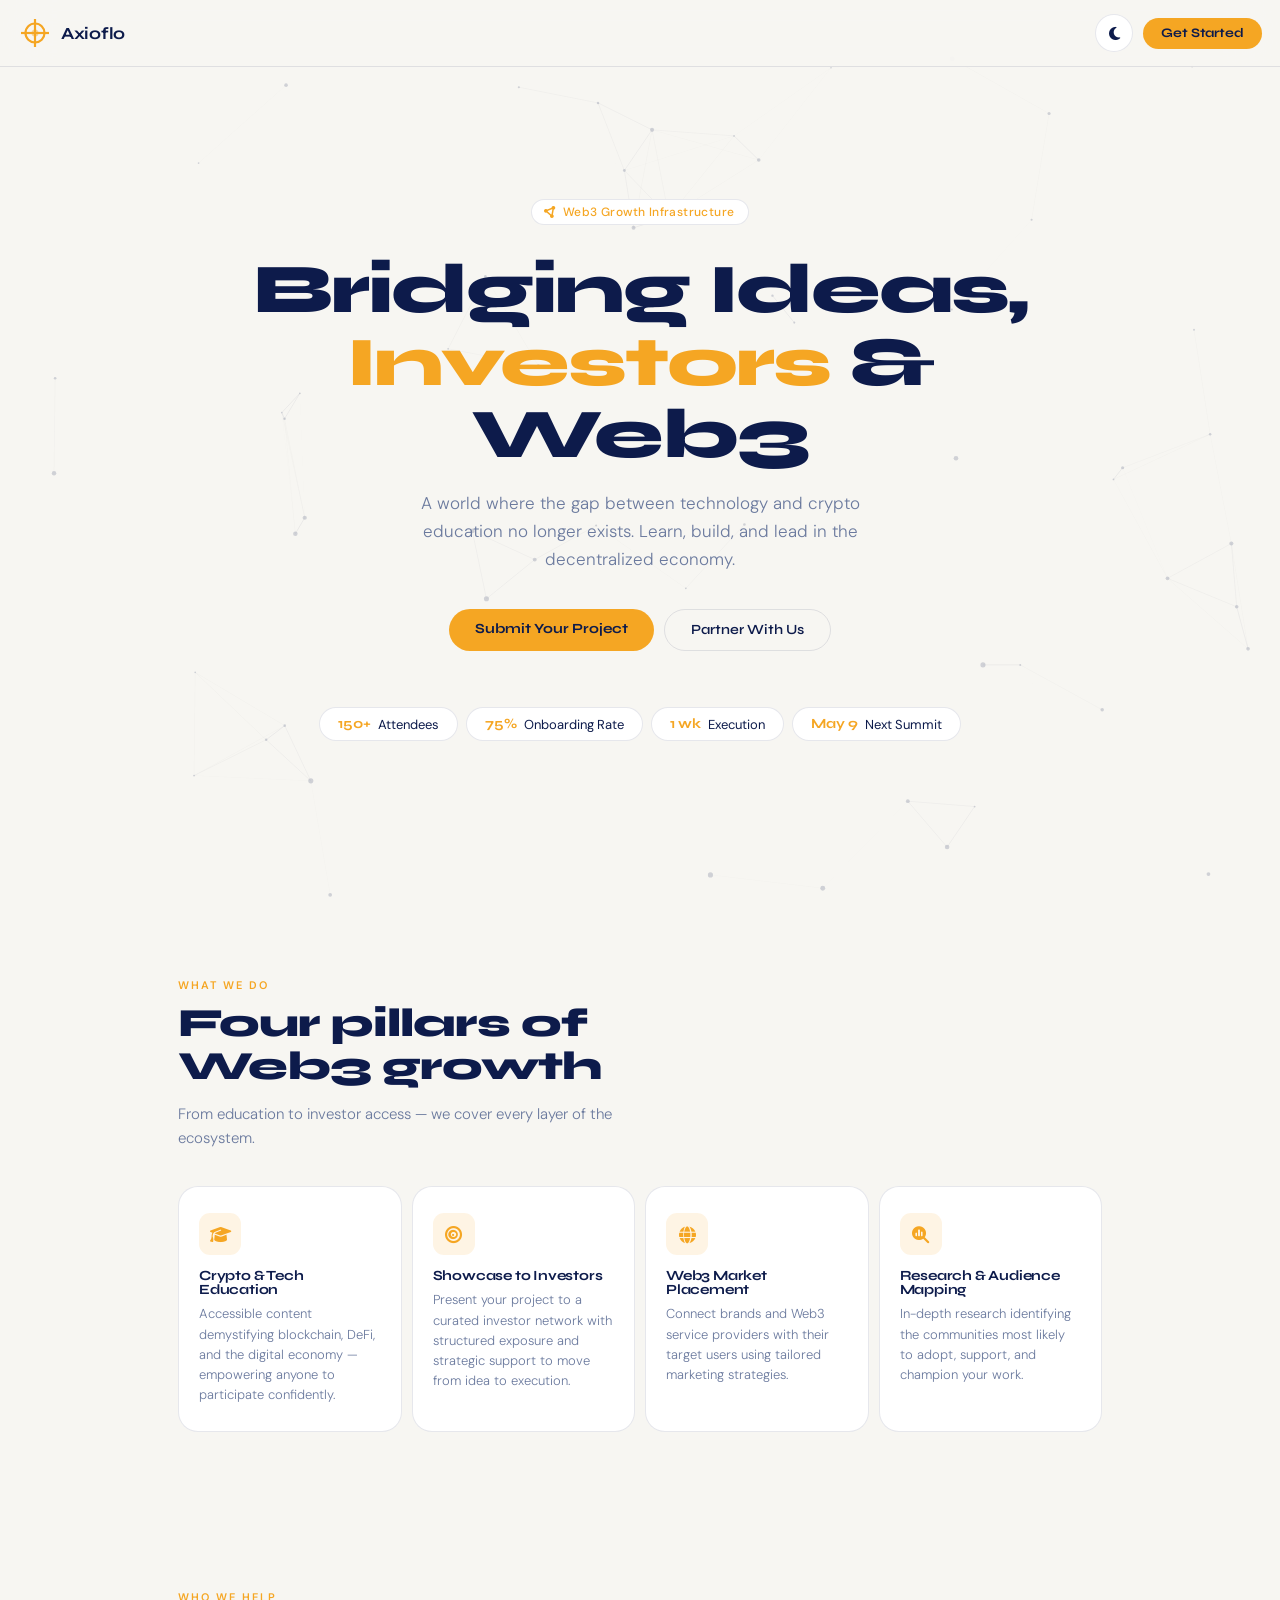
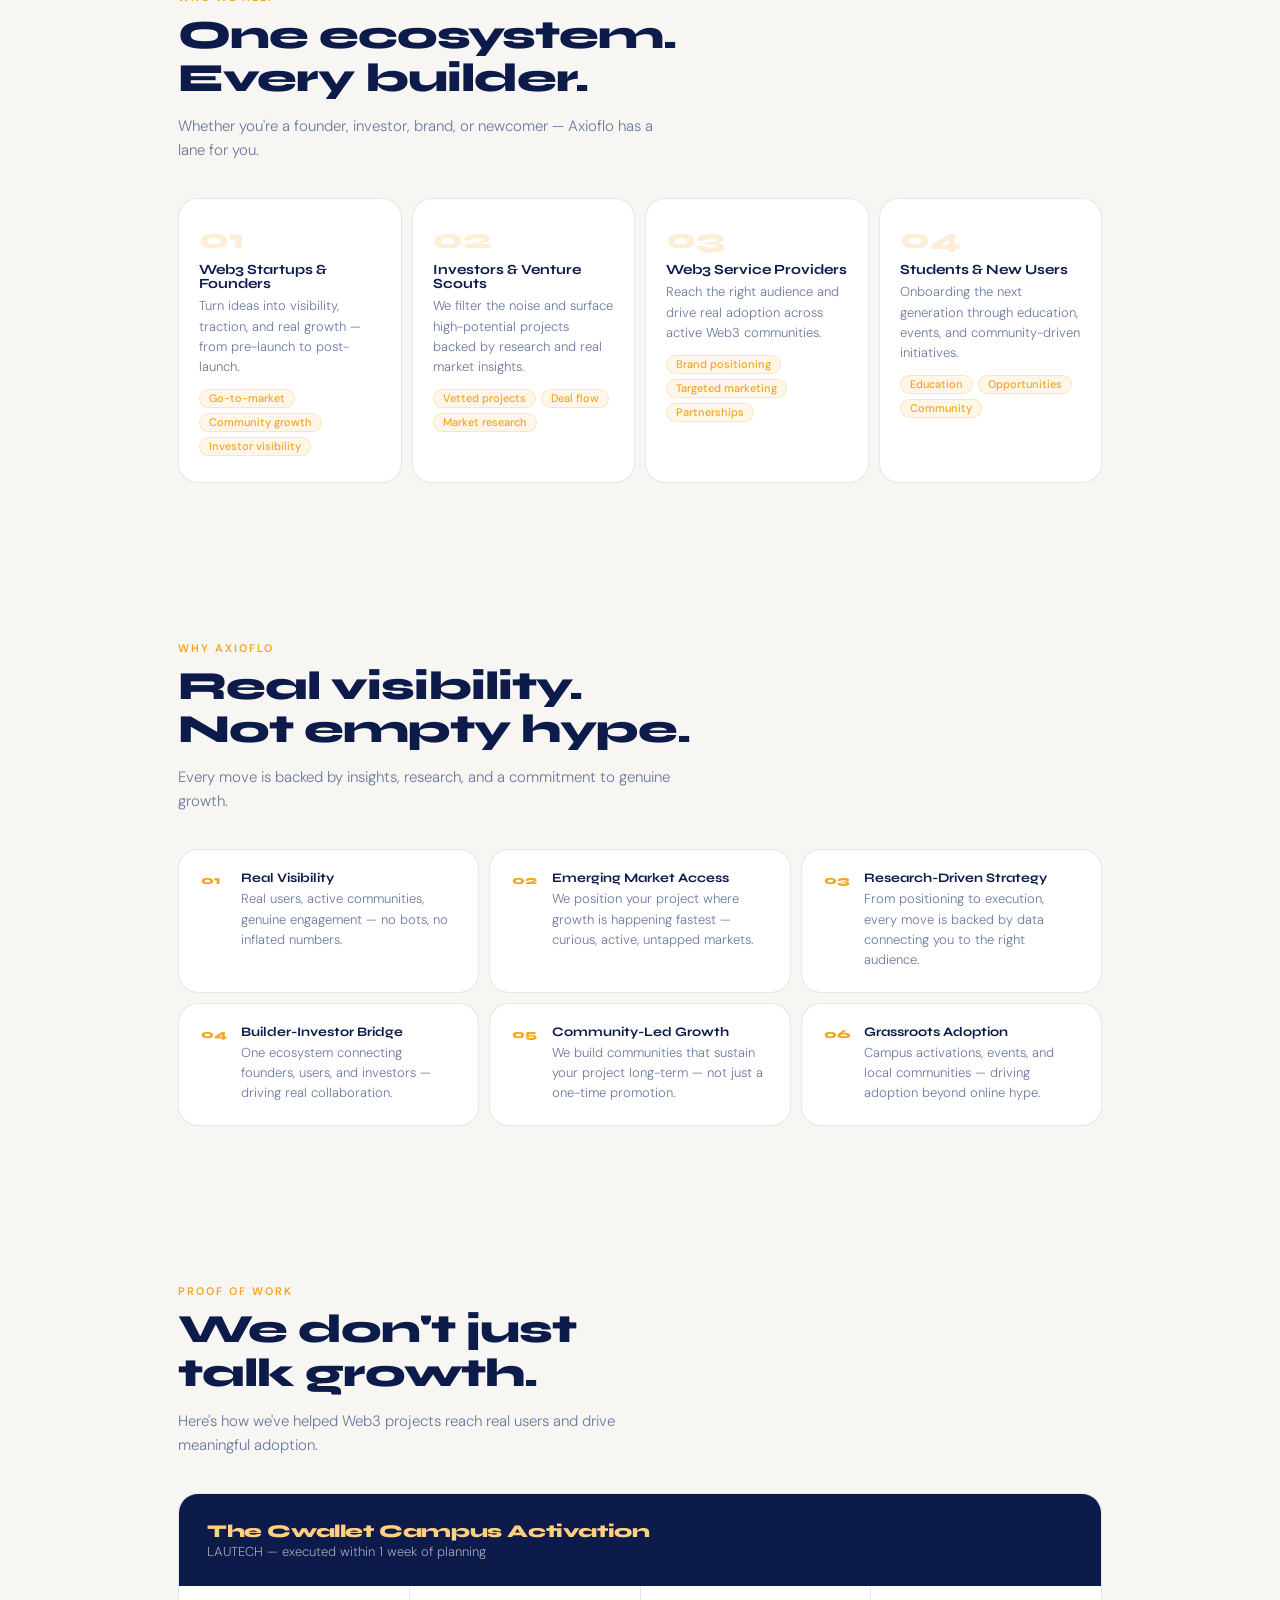
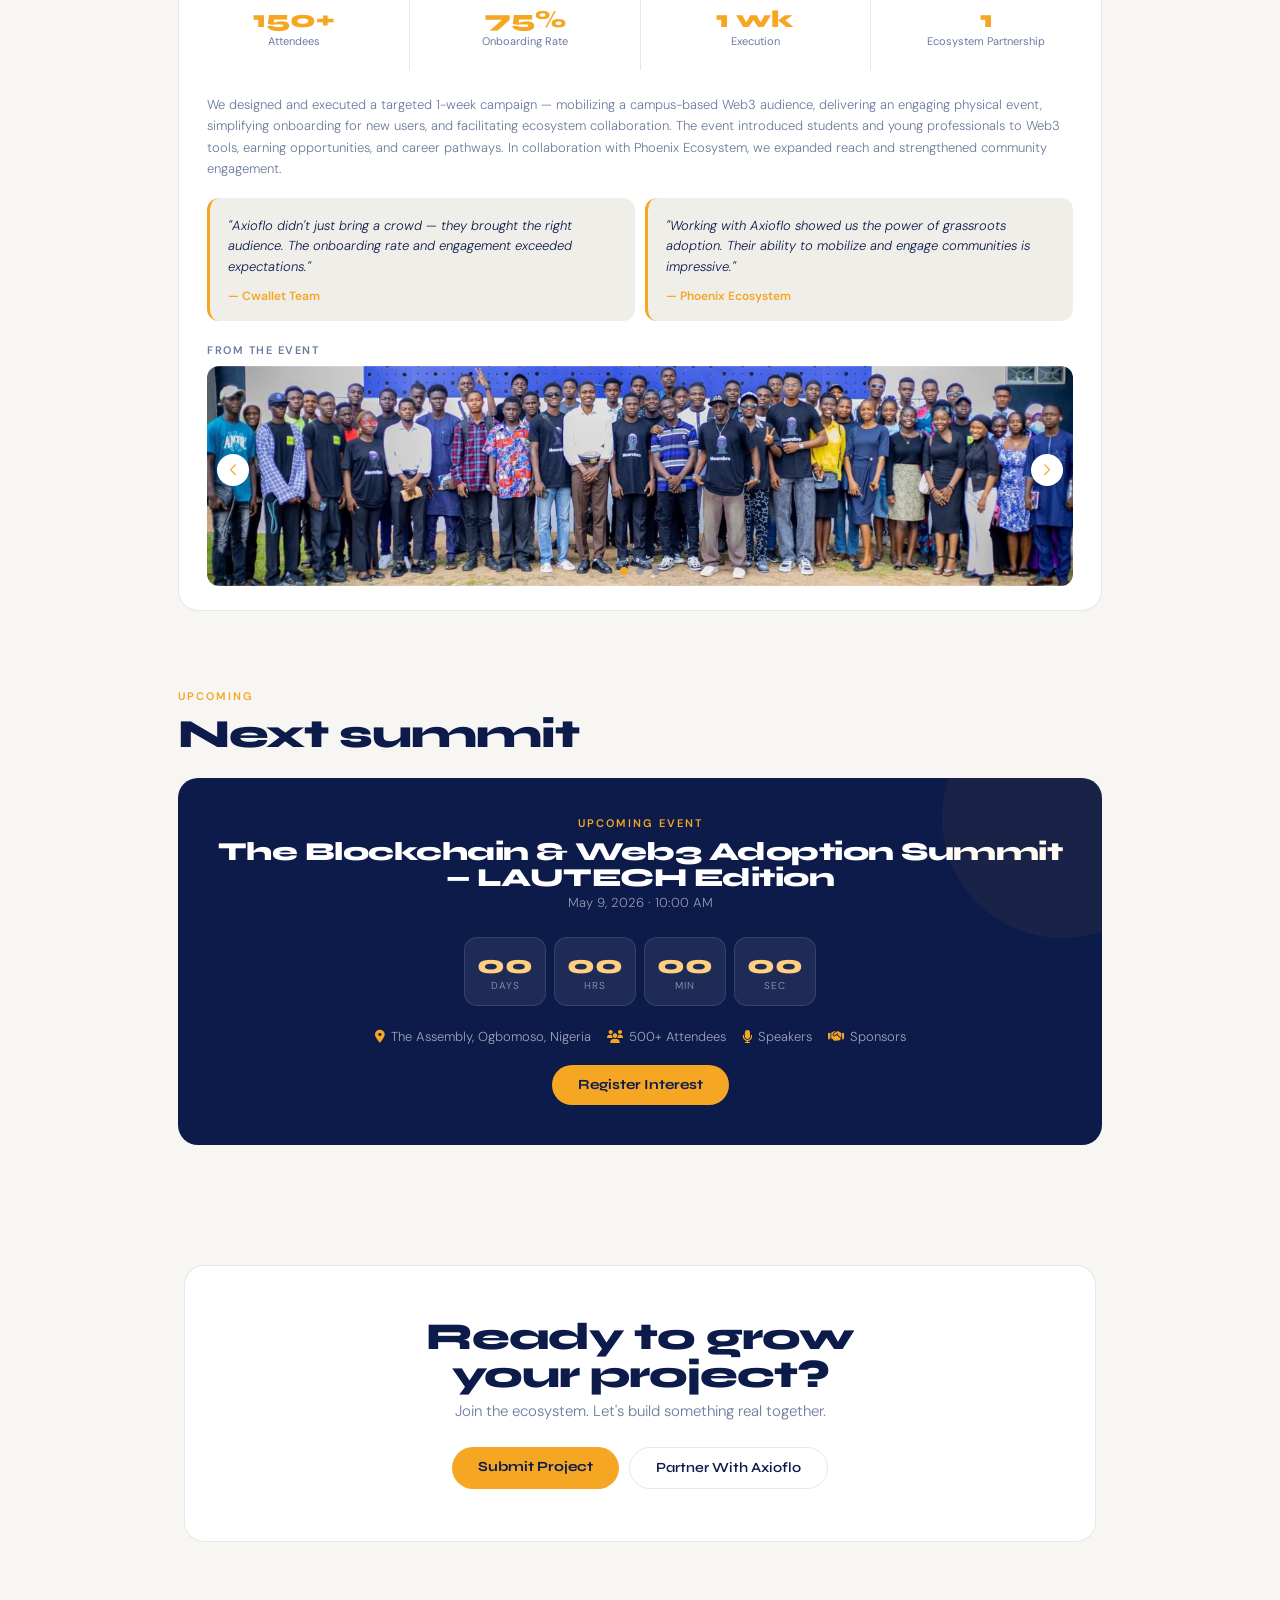
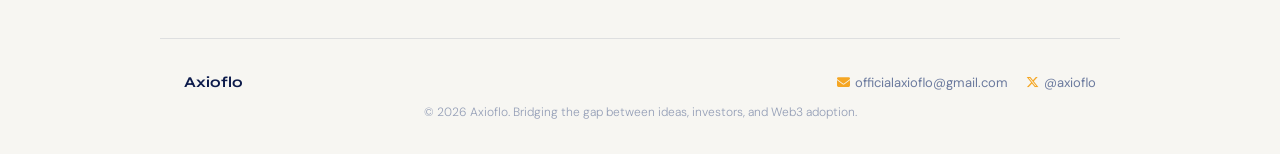
==== index.html @ 6b313d8f "Add files via upload" ====
<!DOCTYPE html>
<html lang="en" data-theme="light">
<head>
<meta charset="UTF-8">
<meta name="viewport" content="width=device-width, initial-scale=1.0">
<title>Axioflo — Bridging Ideas, Investors & Web3</title>
<link rel="stylesheet" href="./index.css" />
<link href="https://fonts.googleapis.com/css2?family=Syne:wght@400;500;600;700;800&family=DM+Sans:ital,wght@0,300;0,400;0,500;1,300&display=swap" rel="stylesheet">
<link rel="stylesheet" href="https://cdnjs.cloudflare.com/ajax/libs/font-awesome/6.5.1/css/all.min.css"/>
<link rel="stylesheet" href="https://cdn.jsdelivr.net/npm/swiper@11/swiper-bundle.min.css"/>
</head>
<body>

<canvas id="bgc"></canvas>

<div class="page-wrap">

<!-- NAV -->
<nav>
  <a href="#" class="nav-logo">
    <svg viewBox="0 0 34 34" fill="none">
      <circle cx="17" cy="17" r="9.5" stroke="#F5A623" stroke-width="2.2"/>
      <line x1="17" y1="3" x2="17" y2="31" stroke="#F5A623" stroke-width="2.2"/>
      <line x1="3" y1="17" x2="31" y2="17" stroke="#F5A623" stroke-width="2.2"/>
      <circle cx="17" cy="17" r="3.5" fill="#F5A623" opacity=".45"/>
    </svg>
    <span>Axioflo</span>
  </a>
  <div class="nav-right">
    <button class="theme-btn" id="themeBtn" aria-label="Toggle theme">
      <i class="fa-solid fa-moon" id="themeIcon"></i>
    </button>
    <a href="#cta" class="nav-cta">Get Started</a>
  </div>
</nav>

<!-- HERO -->
<section class="hero">
  <div class="hero-badge">
    <i class="fa-solid fa-circle-nodes"></i> Web3 Growth Infrastructure
  </div>
  <h1>Bridging Ideas,<br><span class="ac">Investors</span> &amp; Web3</h1>
  <p class="hero-sub">A world where the gap between technology and crypto education no longer exists. Learn, build, and lead in the decentralized economy.</p>
  <div class="hero-act">
    <a href="mailto:officialaxioflo@gmail.com" class="btn-primary">Submit Your Project</a>
    <a href="#cta" class="btn-ghost">Partner With Us</a>
  </div>
  <div class="hero-stats">
    <div class="stat-pill"><strong>150+</strong> Attendees</div>
    <div class="stat-pill"><strong>75%</strong> Onboarding Rate</div>
    <div class="stat-pill"><strong>1 wk</strong> Execution</div>
    <div class="stat-pill"><strong>May 9</strong> Next Summit</div>
  </div>
</section>

<!-- WHAT WE DO -->
<section class="sec" id="services">
  <div class="rev">
    <div class="sec-label">What We Do</div>
    <h2 class="sec-title">Four pillars of<br>Web3 growth</h2>
    <p class="sec-desc">From education to investor access — we cover every layer of the ecosystem.</p>
  </div>
  <div class="services-grid rev">
    <div class="service-card">
      <div class="service-icon"><i class="fa-solid fa-graduation-cap"></i></div>
      <h3>Crypto &amp; Tech Education</h3>
      <p>Accessible content demystifying blockchain, DeFi, and the digital economy — empowering anyone to participate confidently.</p>
    </div>
    <div class="service-card">
      <div class="service-icon"><i class="fa-solid fa-bullseye"></i></div>
      <h3>Showcase to Investors</h3>
      <p>Present your project to a curated investor network with structured exposure and strategic support to move from idea to execution.</p>
    </div>
    <div class="service-card">
      <div class="service-icon"><i class="fa-solid fa-globe"></i></div>
      <h3>Web3 Market Placement</h3>
      <p>Connect brands and Web3 service providers with their target users using tailored marketing strategies.</p>
    </div>
    <div class="service-card">
      <div class="service-icon"><i class="fa-solid fa-magnifying-glass-chart"></i></div>
      <h3>Research &amp; Audience Mapping</h3>
      <p>In-depth research identifying the communities most likely to adopt, support, and champion your work.</p>
    </div>
  </div>
</section>

<!-- WHO WE HELP -->
<section class="sec" id="audience">
  <div class="rev">
    <div class="sec-label">Who We Help</div>
    <h2 class="sec-title">One ecosystem.<br>Every builder.</h2>
    <p class="sec-desc">Whether you're a founder, investor, brand, or newcomer — Axioflo has a lane for you.</p>
  </div>
  <div class="audience-grid rev">
    <div class="audience-card">
      <div class="audience-num">01</div>
      <h3>Web3 Startups &amp; Founders</h3>
      <p>Turn ideas into visibility, traction, and real growth — from pre-launch to post-launch.</p>
      <div class="tags"><span class="tag">Go-to-market</span><span class="tag">Community growth</span><span class="tag">Investor visibility</span></div>
    </div>
    <div class="audience-card">
      <div class="audience-num">02</div>
      <h3>Investors &amp; Venture Scouts</h3>
      <p>We filter the noise and surface high-potential projects backed by research and real market insights.</p>
      <div class="tags"><span class="tag">Vetted projects</span><span class="tag">Deal flow</span><span class="tag">Market research</span></div>
    </div>
    <div class="audience-card">
      <div class="audience-num">03</div>
      <h3>Web3 Service Providers</h3>
      <p>Reach the right audience and drive real adoption across active Web3 communities.</p>
      <div class="tags"><span class="tag">Brand positioning</span><span class="tag">Targeted marketing</span><span class="tag">Partnerships</span></div>
    </div>
    <div class="audience-card">
      <div class="audience-num">04</div>
      <h3>Students &amp; New Users</h3>
      <p>Onboarding the next generation through education, events, and community-driven initiatives.</p>
      <div class="tags"><span class="tag">Education</span><span class="tag">Opportunities</span><span class="tag">Community</span></div>
    </div>
  </div>
</section>

<!-- WHY AXIOFLO -->
<section class="sec" id="why">
  <div class="rev">
    <div class="sec-label">Why Axioflo</div>
    <h2 class="sec-title">Real visibility.<br>Not empty hype.</h2>
    <p class="sec-desc">Every move is backed by insights, research, and a commitment to genuine growth.</p>
  </div>
  <div class="why-grid rev">
    <div class="why-card"><span class="why-num">01</span><div><h3>Real Visibility</h3><p>Real users, active communities, genuine engagement — no bots, no inflated numbers.</p></div></div>
    <div class="why-card"><span class="why-num">02</span><div><h3>Emerging Market Access</h3><p>We position your project where growth is happening fastest — curious, active, untapped markets.</p></div></div>
    <div class="why-card"><span class="why-num">03</span><div><h3>Research-Driven Strategy</h3><p>From positioning to execution, every move is backed by data connecting you to the right audience.</p></div></div>
    <div class="why-card"><span class="why-num">04</span><div><h3>Builder-Investor Bridge</h3><p>One ecosystem connecting founders, users, and investors — driving real collaboration.</p></div></div>
    <div class="why-card"><span class="why-num">05</span><div><h3>Community-Led Growth</h3><p>We build communities that sustain your project long-term — not just a one-time promotion.</p></div></div>
    <div class="why-card"><span class="why-num">06</span><div><h3>Grassroots Adoption</h3><p>Campus activations, events, and local communities — driving adoption beyond online hype.</p></div></div>
  </div>
</section>

<!-- PROOF OF WORK -->
<section class="sec" id="proof">
  <div class="rev">
    <div class="sec-label">Proof of Work</div>
    <h2 class="sec-title">We don't just<br>talk growth.</h2>
    <p class="sec-desc">Here's how we've helped Web3 projects reach real users and drive meaningful adoption.</p>
  </div>
  <div class="proof-box rev">
    <div class="proof-head">
      <h3>The Cwallet Campus Activation</h3>
      <p>LAUTECH — executed within 1 week of planning</p>
    </div>
    <div class="proof-stats">
      <div class="proof-stat"><span class="num">150+</span><span class="lbl">Attendees</span></div>
      <div class="proof-stat"><span class="num">75%</span><span class="lbl">Onboarding Rate</span></div>
      <div class="proof-stat"><span class="num">1 wk</span><span class="lbl">Execution</span></div>
      <div class="proof-stat"><span class="num">1</span><span class="lbl">Ecosystem Partnership</span></div>
    </div>
    <div class="proof-body">
      <p>We designed and executed a targeted 1-week campaign — mobilizing a campus-based Web3 audience, delivering an engaging physical event, simplifying onboarding for new users, and facilitating ecosystem collaboration. The event introduced students and young professionals to Web3 tools, earning opportunities, and career pathways. In collaboration with Phoenix Ecosystem, we expanded reach and strengthened community engagement.</p>
      <div class="proof-quotes">
        <div class="quote-card">
          <p class="quote-text">"Axioflo didn't just bring a crowd — they brought the right audience. The onboarding rate and engagement exceeded expectations."</p>
          <span class="quote-author">— Cwallet Team</span>
        </div>
        <div class="quote-card">
          <p class="quote-text">"Working with Axioflo showed us the power of grassroots adoption. Their ability to mobilize and engage communities is impressive."</p>
          <span class="quote-author">— Phoenix Ecosystem</span>
        </div>
      </div>
      <!-- EVENT PHOTOS -->
      <div class="photos-label">From the event</div>
      <div class="swiper photos-swiper">
        <div class="swiper-wrapper">
          <div class="swiper-slide"><img src="cwallet1.jpg" alt="Cwallet event — group photo"/></div>
          <div class="swiper-slide"><img src="cwallet2.jpg" alt="Cwallet event — engaged attendees"/></div>
          <div class="swiper-slide"><img src="cwallet3.jpg" alt="Cwallet event — team photo"/></div>
        </div>
        <div class="swiper-pagination"></div>
        <div class="swiper-button-prev"></div>
        <div class="swiper-button-next"></div>
      </div>
    </div>
  </div>
</section>

<!-- UPCOMING EVENT -->
<section class="sec" id="event" style="padding-top:0">
  <div class="rev">
    <div class="sec-label">Upcoming</div>
    <h2 class="sec-title" style="margin-bottom:22px">Next summit</h2>
  </div>
  <div class="event-card rev">
    <div class="sec-label">Upcoming Event</div>
    <div class="event-title">The Blockchain &amp; Web3 Adoption Summit<br>— LAUTECH Edition</div>
    <div class="event-meta">May 9, 2026 · 10:00 AM</div>
    <div class="countdown">
      <div class="cd-block"><span class="cd-num" id="cdd">--</span><span class="cd-label">Days</span></div>
      <div class="cd-block"><span class="cd-num" id="cdh">--</span><span class="cd-label">Hrs</span></div>
      <div class="cd-block"><span class="cd-num" id="cdm">--</span><span class="cd-label">Min</span></div>
      <div class="cd-block"><span class="cd-num" id="cds">--</span><span class="cd-label">Sec</span></div>
    </div>
    <div class="event-details">
      <span><i class="fa-solid fa-location-dot"></i> The Assembly, Ogbomoso, Nigeria</span>
      <span><i class="fa-solid fa-users"></i> 500+ Attendees</span>
      <span><i class="fa-solid fa-microphone"></i> Speakers</span>
      <span><i class="fa-solid fa-handshake"></i> Sponsors</span>
    </div>
    <a href="mailto:officialaxioflo@gmail.com" class="btn-primary" style="display:inline-block">Register Interest</a>
  </div>
</section>

<!-- CTA -->
<section id="cta" class="cta-section" style="padding-top:40px">
  <div class="cta-inner rev">
    <h2>Ready to grow<br>your project?</h2>
    <p>Join the ecosystem. Let's build something real together.</p>
    <div class="cta-btns">
      <a href="mailto:officialaxioflo@gmail.com" class="btn-primary">Submit Project</a>
      <a href="mailto:officialaxioflo@gmail.com" class="btn-ghost">Partner With Axioflo</a>
    </div>
  </div>
</section>

<!-- FOOTER -->
<footer>
  <div class="footer-logo">Axioflo</div>
  <div class="footer-links">
    <a href="mailto:officialaxioflo@gmail.com"><i class="fa-solid fa-envelope"></i> officialaxioflo@gmail.com</a>
    <a href="https://x.com/axioflo" target="_blank"><i class="fa-brands fa-x-twitter"></i> @axioflo</a>
  </div>
  <div class="footer-copy">© 2026 Axioflo. Bridging the gap between ideas, investors, and Web3 adoption.</div>
</footer>

</div><!-- /page-wrap -->

<script src="https://cdn.jsdelivr.net/npm/swiper@11/swiper-bundle.min.js"></script>
<script>
// THEME TOGGLE
const themeBtn = document.getElementById('themeBtn');
const themeIcon = document.getElementById('themeIcon');
const htmlEl = document.documentElement;
themeBtn.addEventListener('click', () => {
  const isDark = htmlEl.getAttribute('data-theme') === 'dark';
  htmlEl.setAttribute('data-theme', isDark ? 'light' : 'dark');
  themeIcon.className = isDark ? 'fa-solid fa-moon' : 'fa-solid fa-sun';
});

// CANVAS BACKGROUND
const canvas = document.getElementById('bgc');
const ctx = canvas.getContext('2d');
let W, H, nodes = [];

function resize() {
  W = canvas.width = window.innerWidth;
  H = canvas.height = window.innerHeight;
}
resize();
window.addEventListener('resize', resize);

function makeNode() {
  return {
    x: Math.random() * W,
    y: Math.random() * H,
    vx: (Math.random() - 0.5) * 0.45,
    vy: (Math.random() - 0.5) * 0.45,
    r: Math.random() * 1.8 + 0.8
  };
}
for (let i = 0; i < 60; i++) nodes.push(makeNode());

function drawCanvas() {
  ctx.clearRect(0, 0, W, H);
  const isDark = htmlEl.getAttribute('data-theme') === 'dark';
  const nc = isDark ? 'rgba(245,166,35,' : 'rgba(13,27,75,';
  nodes.forEach(n => {
    n.x += n.vx; n.y += n.vy;
    if (n.x < 0 || n.x > W) n.vx *= -1;
    if (n.y < 0 || n.y > H) n.vy *= -1;
    ctx.beginPath();
    ctx.arc(n.x, n.y, n.r, 0, Math.PI * 2);
    ctx.fillStyle = nc + '0.55)';
    ctx.fill();
  });
  for (let i = 0; i < nodes.length; i++) {
    for (let j = i + 1; j < nodes.length; j++) {
      const dx = nodes[i].x - nodes[j].x;
      const dy = nodes[i].y - nodes[j].y;
      const dist = Math.sqrt(dx * dx + dy * dy);
      if (dist < 140) {
        const alpha = (1 - dist / 140) * 0.3;
        ctx.beginPath();
        ctx.moveTo(nodes[i].x, nodes[i].y);
        ctx.lineTo(nodes[j].x, nodes[j].y);
        ctx.strokeStyle = nc + alpha + ')';
        ctx.lineWidth = 0.7;
        ctx.stroke();
      }
    }
  }
  requestAnimationFrame(drawCanvas);
}
drawCanvas();

// SCROLL REVEAL
const revEls = document.querySelectorAll('.rev');
const observer = new IntersectionObserver(entries => {
  entries.forEach((entry, i) => {
    if (entry.isIntersecting) {
      setTimeout(() => entry.target.classList.add('vis'), i * 70);
      observer.unobserve(entry.target);
    }
  });
}, { threshold: 0.08 });
revEls.forEach(el => observer.observe(el));

// COUNTDOWN
function updateCountdown() {
  const target = new Date('2026-05-09T10:00:00').getTime();
  const now = Date.now();
  const diff = target - now;
  if (diff <= 0) {
    ['cdd','cdh','cdm','cds'].forEach(id => document.getElementById(id).textContent = '00');
    return;
  }
  const p = n => String(n).padStart(2, '0');
  document.getElementById('cdd').textContent = p(Math.floor(diff / 86400000));
  document.getElementById('cdh').textContent = p(Math.floor((diff % 86400000) / 3600000));
  document.getElementById('cdm').textContent = p(Math.floor((diff % 3600000) / 60000));
  document.getElementById('cds').textContent = p(Math.floor((diff % 60000) / 1000));
}
updateCountdown();
setInterval(updateCountdown, 1000);

// SWIPER
const photoSwiper = new Swiper('.photos-swiper', {
  loop: true,
  autoplay: { delay: 3500, disableOnInteraction: false },
  pagination: { el: '.swiper-pagination', clickable: true },
  navigation: { nextEl: '.swiper-button-next', prevEl: '.swiper-button-prev' },
});
</script>
</body>
</html>
---- index.css ----
:root {
  --gold: #F5A623;
  --gold-light: #FFD080;
  --navy: #0D1B4B;
  --bg: #F7F6F2;
  --surface: #FFFFFF;
  --surface2: #EFEEE9;
  --text: #0D1B4B;
  --muted: #6B7A9E;
  --border: rgba(13,27,75,0.1);
  --shadow: 0 2px 20px rgba(13,27,75,0.07);
  --r: 20px;
  --rs: 12px;
}
[data-theme="dark"] {
  --bg: #060D1F;
  --surface: #0D1B4B;
  --surface2: #111D50;
  --text: #F0EEE8;
  --muted: #8899CC;
  --border: rgba(245,166,35,0.14);
  --shadow: 0 4px 30px rgba(0,0,0,0.4);
}
*,*::before,*::after { box-sizing: border-box; margin: 0; padding: 0; }
html { scroll-behavior: smooth; }
body { font-family: 'DM Sans', sans-serif; background: var(--bg); color: var(--text); transition: background .35s, color .35s; overflow-x: hidden; line-height: 1; }

#bgc { position: fixed; inset: 0; z-index: 0; pointer-events: none; opacity: .3; }
[data-theme="dark"] #bgc { opacity: .5; }
.page-wrap { position: relative; z-index: 1; }

/* NAV */
nav { position: fixed; top: 0; left: 0; right: 0; z-index: 100; padding: 14px 18px; display: flex; align-items: center; justify-content: space-between; backdrop-filter: blur(24px); -webkit-backdrop-filter: blur(24px); background: rgba(247,246,242,.85); border-bottom: 1px solid var(--border); transition: background .35s, border-color .35s; }
[data-theme="dark"] nav { background: rgba(6,13,31,.88); }
.nav-logo { display: flex; align-items: center; gap: 9px; text-decoration: none; }
.nav-logo svg { width: 34px; height: 34px; }
.nav-logo span { font-family: 'Syne', sans-serif; font-weight: 700; font-size: 17px; color: var(--text); letter-spacing: -.3px; }
.nav-right { display: flex; align-items: center; gap: 10px; }
.nav-cta { background: var(--gold); color: var(--navy); font-family: 'Syne', sans-serif; font-weight: 700; font-size: 13px; padding: 9px 18px; border-radius: 100px; border: none; cursor: pointer; text-decoration: none; transition: transform .2s, box-shadow .2s; letter-spacing: -.1px; }
.nav-cta:hover { transform: translateY(-1px); box-shadow: 0 5px 18px rgba(245,166,35,.4); }
.theme-btn { width: 38px; height: 38px; border-radius: 50%; border: 1px solid var(--border); background: var(--surface); cursor: pointer; display: flex; align-items: center; justify-content: center; font-size: 15px; color: var(--text); transition: background .3s; }
.theme-btn:hover { background: var(--surface2); }

/* HERO */
.hero { min-height: 100vh; display: flex; flex-direction: column; align-items: center; justify-content: center; text-align: center; padding: 120px 24px 80px; }
.hero-badge { display: inline-flex; align-items: center; gap: 7px; background: var(--surface); border: 1px solid var(--border); border-radius: 100px; padding: 6px 14px 6px 12px; font-size: 12px; font-weight: 500; color: var(--gold); letter-spacing: .4px; margin-bottom: 28px; animation: fu .8s ease both; }
h1 { font-family: 'Syne', sans-serif; font-size: clamp(38px,8vw,70px); font-weight: 800; line-height: 1.04; letter-spacing: -2px; max-width: 800px; animation: fu .8s .1s ease both; }
h1 .ac { color: var(--gold); }
.hero-sub { margin-top: 18px; font-size: clamp(15px,2.5vw,17px); color: var(--muted); max-width: 480px; line-height: 1.65; font-weight: 300; animation: fu .8s .2s ease both; }
.hero-act { margin-top: 36px; display: flex; gap: 10px; flex-wrap: wrap; justify-content: center; animation: fu .8s .3s ease both; }
.btn-primary { background: var(--gold); color: var(--navy); font-family: 'Syne', sans-serif; font-weight: 700; font-size: 14px; padding: 13px 26px; border-radius: 100px; border: none; cursor: pointer; text-decoration: none; transition: transform .2s, box-shadow .2s; }
.btn-primary:hover { transform: translateY(-2px); box-shadow: 0 8px 22px rgba(245,166,35,.38); }
.btn-ghost { background: transparent; color: var(--text); font-family: 'Syne', sans-serif; font-weight: 600; font-size: 14px; padding: 13px 26px; border-radius: 100px; border: 1.5px solid var(--border); cursor: pointer; text-decoration: none; transition: border-color .2s, background .2s; }
.btn-ghost:hover { border-color: var(--gold); background: var(--surface); }
.hero-stats { margin-top: 56px; display: flex; gap: 8px; flex-wrap: wrap; justify-content: center; animation: fu .8s .4s ease both; }
.stat-pill { background: var(--surface); border: 1px solid var(--border); border-radius: 100px; padding: 9px 18px; display: flex; align-items: center; gap: 7px; font-size: 13px; transition: border-color .2s; }
.stat-pill:hover { border-color: var(--gold); }
.stat-pill strong { font-family: 'Syne', sans-serif; font-weight: 700; font-size: 14px; color: var(--gold); }

/* SECTIONS */
.sec { padding: 80px 18px; max-width: 960px; margin: 0 auto; }
.sec-label { font-size: 11px; font-weight: 600; letter-spacing: 2px; text-transform: uppercase; color: var(--gold); margin-bottom: 11px; }
.sec-title { font-family: 'Syne', sans-serif; font-size: clamp(26px,5vw,40px); font-weight: 800; letter-spacing: -1px; line-height: 1.08; margin-bottom: 14px; }
.sec-desc { color: var(--muted); font-size: 15px; line-height: 1.6; max-width: 500px; font-weight: 300; }

/* SERVICES */
.services-grid { display: grid; grid-template-columns: repeat(auto-fit,minmax(200px,1fr)); gap: 10px; margin-top: 36px; }
.service-card { background: var(--surface); border: 1px solid var(--border); border-radius: var(--r); padding: 26px 20px; transition: border-color .3s, transform .3s, box-shadow .3s; cursor: default; }
.service-card:hover { border-color: var(--gold); transform: translateY(-4px); box-shadow: var(--shadow); }
.service-icon { width: 42px; height: 42px; background: rgba(245,166,35,.12); border-radius: 11px; display: flex; align-items: center; justify-content: center; font-size: 17px; margin-bottom: 14px; color: var(--gold); }
.service-card h3 { font-family: 'Syne', sans-serif; font-weight: 700; font-size: 14px; margin-bottom: 7px; letter-spacing: -.2px; }
.service-card p { font-size: 13px; color: var(--muted); line-height: 1.55; font-weight: 300; }

/* AUDIENCE */
.audience-grid { display: grid; grid-template-columns: repeat(auto-fit,minmax(210px,1fr)); gap: 10px; margin-top: 36px; }
.audience-card { background: var(--surface); border: 1px solid var(--border); border-radius: var(--r); padding: 26px 20px; transition: border-color .3s, transform .3s; position: relative; overflow: hidden; }
.audience-card::before { content: ''; position: absolute; top: 0; left: 0; width: 3px; height: 100%; background: var(--gold); transform: scaleY(0); transform-origin: bottom; transition: transform .3s; }
.audience-card:hover::before { transform: scaleY(1); }
.audience-card:hover { border-color: var(--gold); transform: translateY(-3px); }
.audience-num { font-family: 'Syne', sans-serif; font-size: 28px; font-weight: 800; color: rgba(245,166,35,.18); line-height: 1; margin-bottom: 10px; }
.audience-card h3 { font-family: 'Syne', sans-serif; font-weight: 700; font-size: 14px; margin-bottom: 5px; }
.audience-card p { font-size: 13px; color: var(--muted); line-height: 1.55; margin-bottom: 12px; font-weight: 300; }
.tags { display: flex; flex-wrap: wrap; gap: 5px; }
.tag { font-size: 11px; font-weight: 500; padding: 3px 9px; border-radius: 100px; background: rgba(245,166,35,.1); color: var(--gold); border: 1px solid rgba(245,166,35,.2); }

/* WHY */
.why-grid { display: grid; grid-template-columns: repeat(auto-fit,minmax(250px,1fr)); gap: 10px; margin-top: 36px; }
.why-card { background: var(--surface); border: 1px solid var(--border); border-radius: var(--r); padding: 22px; transition: border-color .3s, transform .3s; display: flex; gap: 14px; align-items: flex-start; }
.why-card:hover { border-color: var(--gold); transform: translateY(-3px); }
.why-num { font-family: 'Syne', sans-serif; font-weight: 800; font-size: 12px; color: var(--gold); min-width: 26px; padding-top: 2px; }
.why-card h3 { font-family: 'Syne', sans-serif; font-weight: 700; font-size: 13px; margin-bottom: 4px; }
.why-card p { font-size: 13px; color: var(--muted); line-height: 1.55; font-weight: 300; }

/* PROOF */
.proof-box { margin-top: 36px; background: var(--surface); border: 1px solid var(--border); border-radius: var(--r); overflow: hidden; }
.proof-head { background: var(--navy); padding: 28px; color: #fff; }
[data-theme="dark"] .proof-head { background: linear-gradient(135deg,#0D1B4B,#1a2e6e); }
.proof-head h3 { font-family: 'Syne', sans-serif; font-size: 18px; font-weight: 800; color: var(--gold-light); letter-spacing: -.4px; margin-bottom: 5px; }
.proof-head p { font-size: 13px; color: rgba(255,255,255,.6); font-weight: 300; }
.proof-stats { display: grid; grid-template-columns: repeat(4,1fr); gap: 1px; background: var(--border); }
@media(max-width:560px) { .proof-stats { grid-template-columns: repeat(2,1fr); } }
.proof-stat { background: var(--surface); padding: 22px 16px; text-align: center; transition: background .2s; }
.proof-stat:hover { background: var(--surface2); }
.proof-stat .num { font-family: 'Syne', sans-serif; font-size: 24px; font-weight: 800; color: var(--gold); display: block; }
.proof-stat .lbl { font-size: 11px; color: var(--muted); margin-top: 3px; }
.proof-body { padding: 24px 28px; }
.proof-body > p { font-size: 13px; color: var(--muted); line-height: 1.65; font-weight: 300; margin-bottom: 18px; }
.proof-quotes { display: grid; grid-template-columns: repeat(auto-fit,minmax(230px,1fr)); gap: 10px; margin-bottom: 24px; }
.quote-card { background: var(--surface2); border-radius: var(--rs); padding: 18px; border-left: 3px solid var(--gold); }
.quote-text { font-size: 13px; color: var(--text); line-height: 1.6; font-style: italic; margin-bottom: 9px; font-weight: 300; }
.quote-author { font-size: 12px; font-weight: 600; color: var(--gold); }

/* PHOTO CAROUSEL */
.photos-label { font-size: 11px; font-weight: 600; letter-spacing: 1.5px; text-transform: uppercase; color: var(--muted); margin-bottom: 10px; }
.photos-swiper { border-radius: var(--rs); overflow: hidden; }
.photos-swiper .swiper-slide img { width: 100%; height: 220px; object-fit: cover; display: block; }
.photos-swiper .swiper-pagination-bullet { background: var(--muted); opacity: .5; }
.photos-swiper .swiper-pagination-bullet-active { background: var(--gold); opacity: 1; }
.photos-swiper .swiper-button-next,
.photos-swiper .swiper-button-prev { color: var(--gold); width: 32px; height: 32px; background: var(--surface); border-radius: 50%; box-shadow: 0 2px 12px rgba(0,0,0,.15); }
.photos-swiper .swiper-button-next::after,
.photos-swiper .swiper-button-prev::after { font-size: 11px; font-weight: 800; }

/* EVENT */
.event-card { background: var(--navy); border-radius: var(--r); padding: 40px 28px; color: #fff; text-align: center; position: relative; overflow: hidden; }
[data-theme="dark"] .event-card { background: linear-gradient(135deg,#0D1B4B,#172760); border: 1px solid rgba(245,166,35,.2); }
.event-card::before { content: ''; position: absolute; top: -80px; right: -80px; width: 240px; height: 240px; border-radius: 50%; background: rgba(245,166,35,.05); pointer-events: none; }
.event-card .sec-label { margin-bottom: 10px; }
.event-title { font-family: 'Syne', sans-serif; font-size: clamp(17px,4vw,26px); font-weight: 800; letter-spacing: -.5px; margin-bottom: 5px; color: #fff; }
.event-meta { font-size: 13px; color: rgba(255,255,255,.55); margin-bottom: 28px; font-weight: 300; }
.countdown { display: flex; gap: 8px; justify-content: center; flex-wrap: wrap; margin-bottom: 24px; }
.cd-block { background: rgba(255,255,255,.07); border: 1px solid rgba(255,255,255,.11); border-radius: 13px; padding: 14px 12px; min-width: 66px; text-align: center; }
.cd-num { font-family: 'Syne', sans-serif; font-size: 26px; font-weight: 800; color: var(--gold-light); display: block; line-height: 1; }
.cd-label { font-size: 10px; color: rgba(255,255,255,.45); letter-spacing: 1px; text-transform: uppercase; margin-top: 3px; display: block; }
.event-details { display: flex; gap: 16px; justify-content: center; flex-wrap: wrap; font-size: 13px; color: rgba(255,255,255,.6); margin-bottom: 22px; font-weight: 300; }
.event-details span { display: flex; align-items: center; gap: 6px; }
.event-details i { color: var(--gold); font-size: 13px; }

/* CTA */
.cta-section { max-width: 960px; margin: 0 auto; padding: 0 24px 96px; }
.cta-inner { background: var(--surface); border: 1px solid var(--border); border-radius: var(--r); padding: 52px 36px; text-align: center; }
.cta-inner h2 { font-family: 'Syne', sans-serif; font-size: clamp(24px,5vw,38px); font-weight: 800; letter-spacing: -1px; margin-bottom: 10px; }
.cta-inner p { font-size: 15px; color: var(--muted); margin-bottom: 28px; font-weight: 300; }
.cta-btns { display: flex; gap: 10px; justify-content: center; flex-wrap: wrap; }

/* FOOTER */
footer { border-top: 1px solid var(--border); padding: 36px 24px; max-width: 960px; margin: 0 auto; display: flex; align-items: center; justify-content: space-between; flex-wrap: wrap; gap: 16px; }
.footer-logo { font-family: 'Syne', sans-serif; font-weight: 700; font-size: 15px; color: var(--text); }
.footer-links { display: flex; gap: 18px; flex-wrap: wrap; }
.footer-links a { font-size: 13px; color: var(--muted); text-decoration: none; transition: color .2s; display: flex; align-items: center; gap: 5px; }
.footer-links a:hover { color: var(--gold); }
.footer-links i { color: var(--gold); font-size: 13px; }
.footer-copy { font-size: 12px; color: var(--muted); width: 100%; text-align: center; font-weight: 300; opacity: .7; }

/* ANIMATIONS */
@keyframes fu { from { opacity: 0; transform: translateY(22px); } to { opacity: 1; transform: translateY(0); } }
.rev { opacity: 0; transform: translateY(28px); transition: opacity .65s ease, transform .65s ease; }
.rev.vis { opacity: 1; transform: translateY(0); }

::-webkit-scrollbar { width: 3px; }
::-webkit-scrollbar-track { background: transparent; }
::-webkit-scrollbar-thumb { background: var(--gold); border-radius: 3px; }
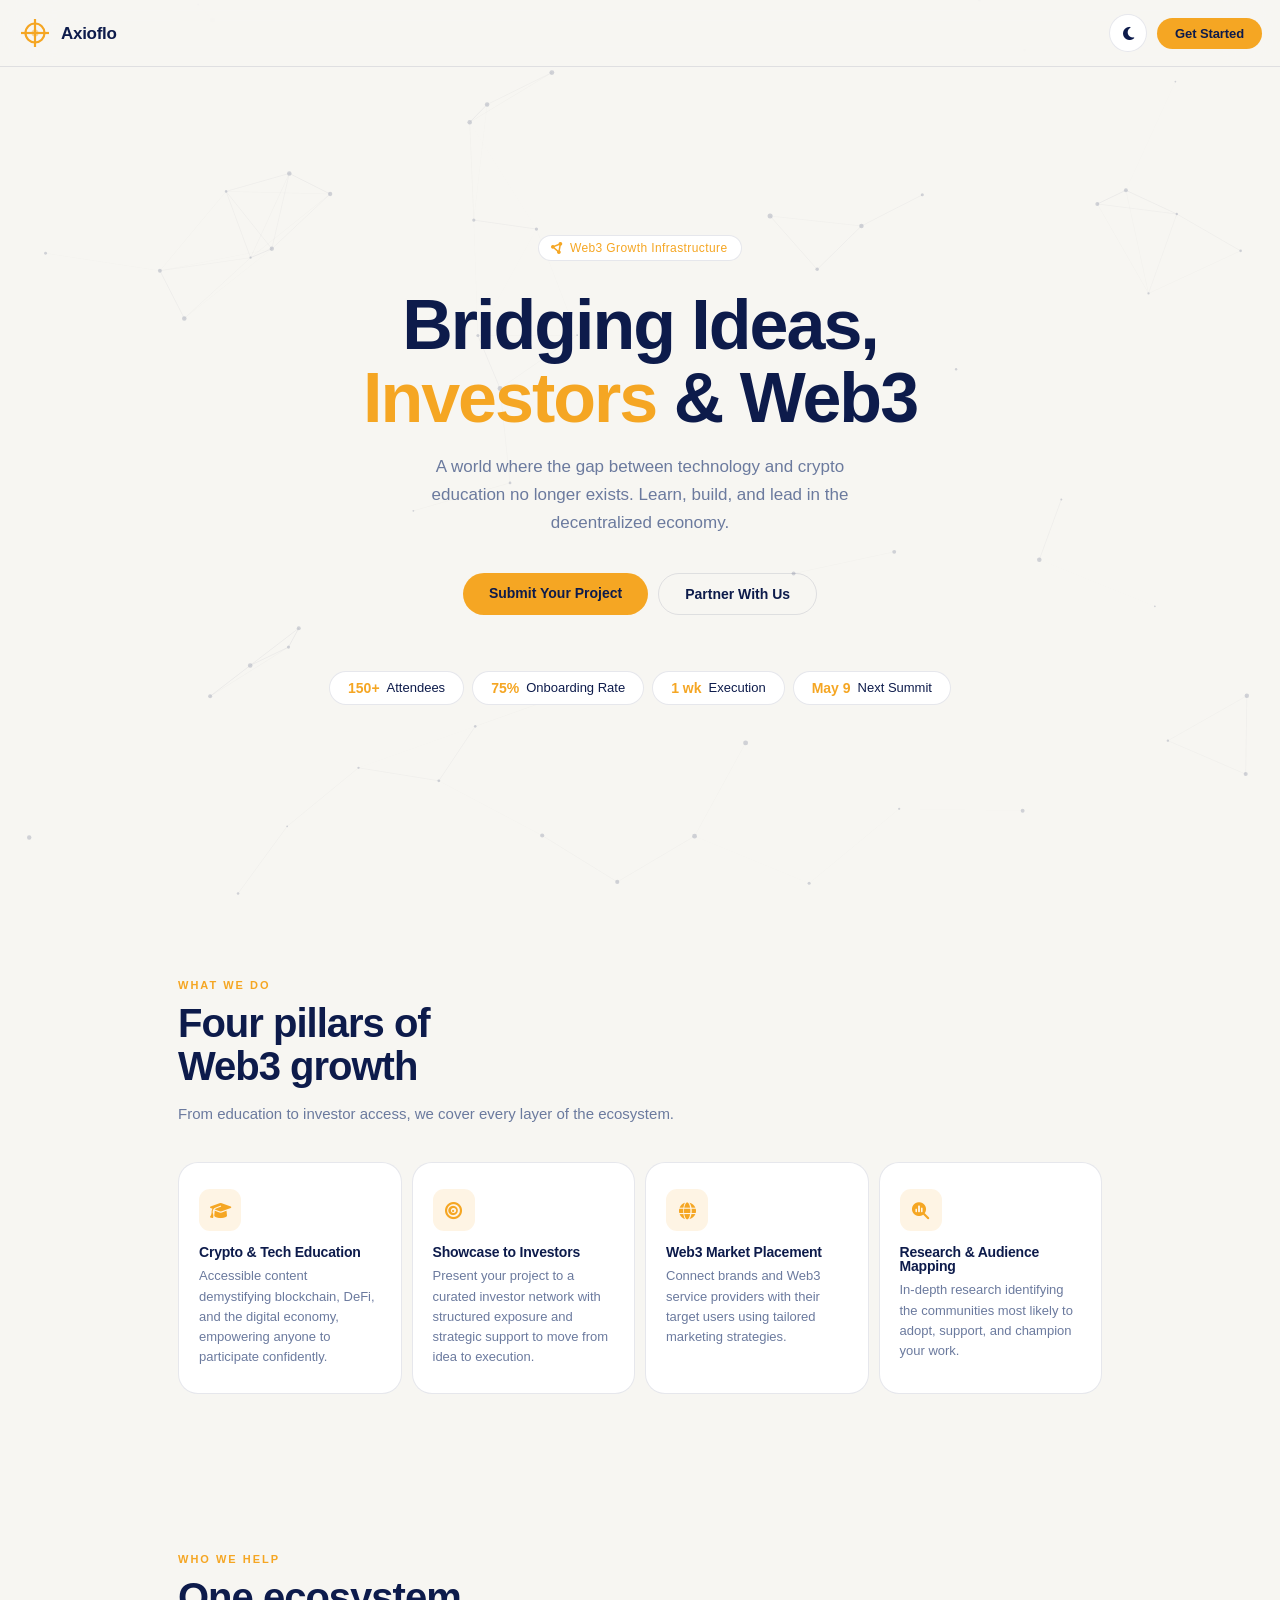
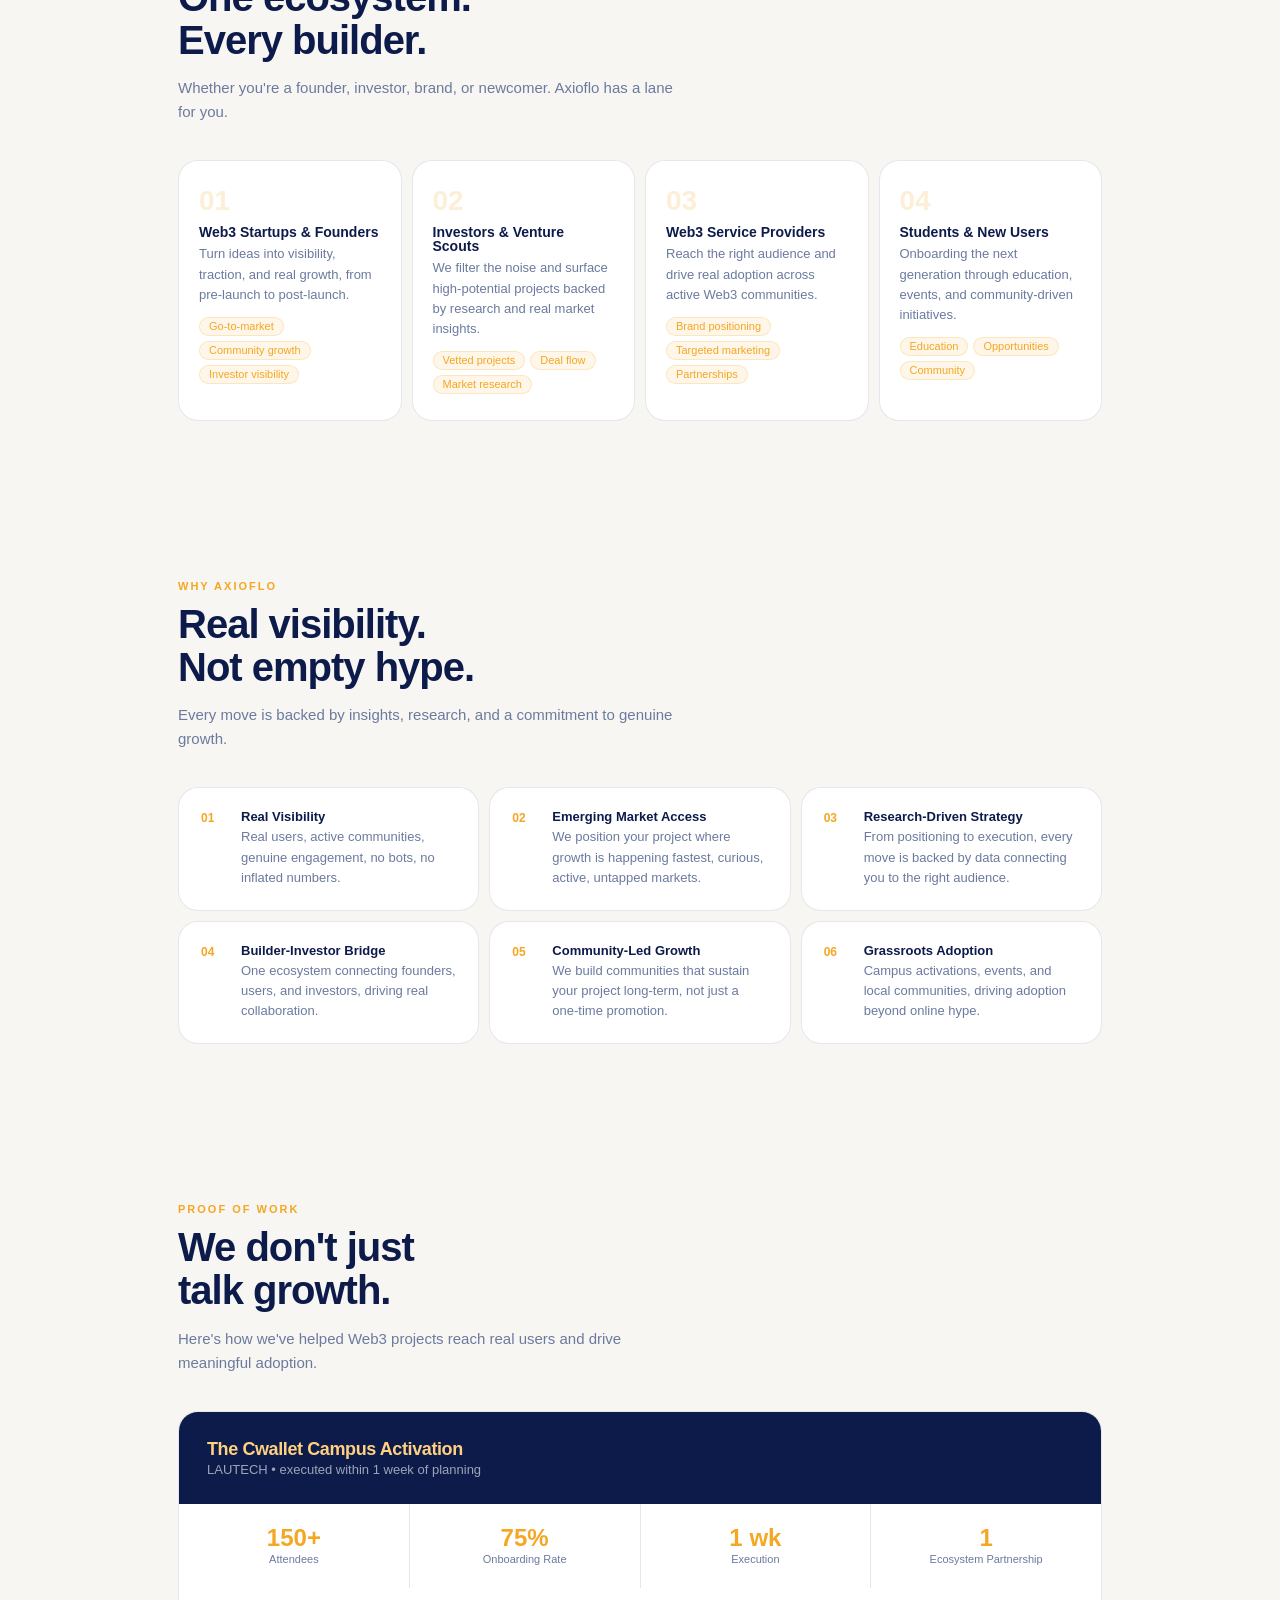
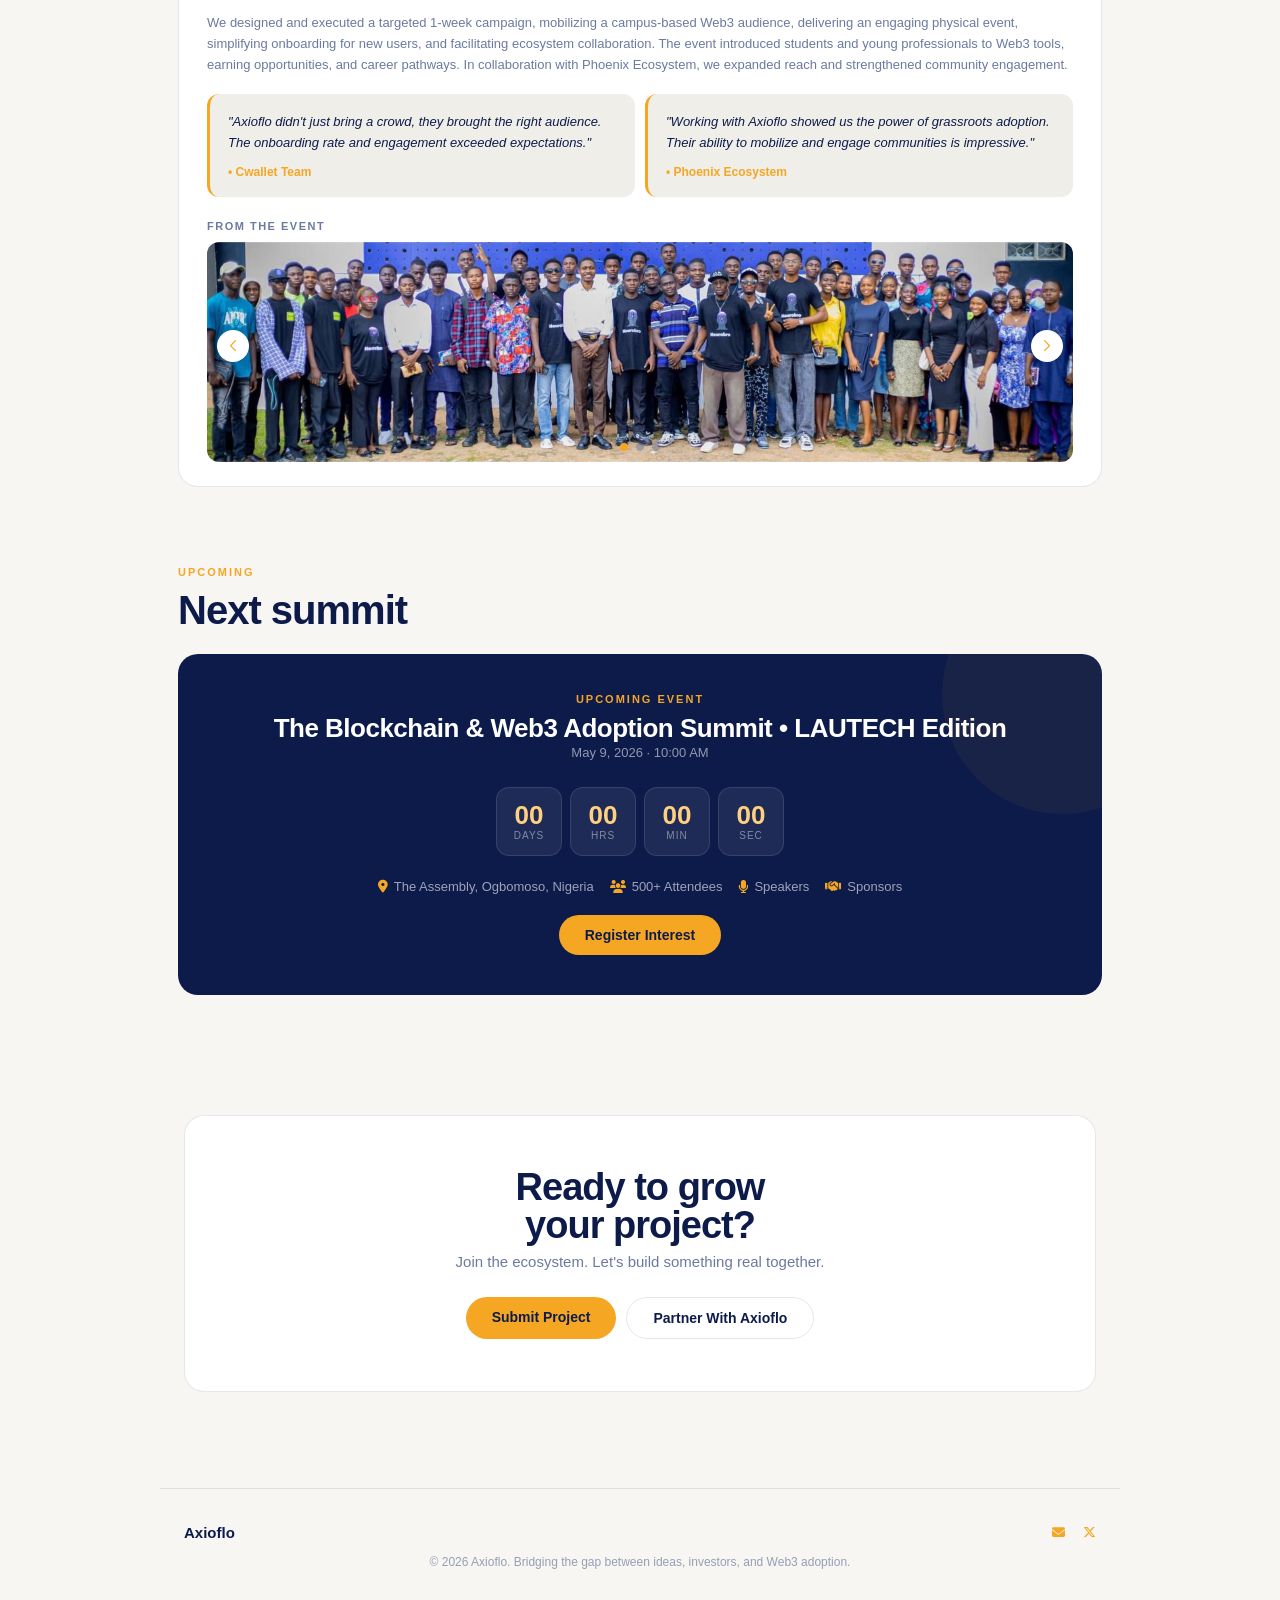
==== commit ab92719d: "Update index.html" ====
--- a/index.html
+++ b/index.html
@@ -4,8 +4,10 @@
 <meta charset="UTF-8">
 <meta name="viewport" content="width=device-width, initial-scale=1.0">
 <title>Axioflo — Bridging Ideas, Investors & Web3</title>
-<link rel="stylesheet" href="./index.css" />
-<link href="https://fonts.googleapis.com/css2?family=Syne:wght@400;500;600;700;800&family=DM+Sans:ital,wght@0,300;0,400;0,500;1,300&display=swap" rel="stylesheet">
+<link rel="stylesheet" href="./index.css"/>
+<link rel="preconnect" href="https://fonts.googleapis.com">
+<link rel="preconnect" href="https://fonts.gstatic.com" crossorigin>
+<link href="https://fonts.googleapis.com/css2?family=Sora:wght@100..800&display=swap" rel="stylesheet">
 <link rel="stylesheet" href="https://cdnjs.cloudflare.com/ajax/libs/font-awesome/6.5.1/css/all.min.css"/>
 <link rel="stylesheet" href="https://cdn.jsdelivr.net/npm/swiper@11/swiper-bundle.min.css"/>
 </head>
@@ -58,13 +60,13 @@
   <div class="rev">
     <div class="sec-label">What We Do</div>
     <h2 class="sec-title">Four pillars of<br>Web3 growth</h2>
-    <p class="sec-desc">From education to investor access — we cover every layer of the ecosystem.</p>
+    <p class="sec-desc">From education to investor access, we cover every layer of the ecosystem.</p>
   </div>
   <div class="services-grid rev">
     <div class="service-card">
       <div class="service-icon"><i class="fa-solid fa-graduation-cap"></i></div>
       <h3>Crypto &amp; Tech Education</h3>
-      <p>Accessible content demystifying blockchain, DeFi, and the digital economy — empowering anyone to participate confidently.</p>
+      <p>Accessible content demystifying blockchain, DeFi, and the digital economy, empowering anyone to participate confidently.</p>
     </div>
     <div class="service-card">
       <div class="service-icon"><i class="fa-solid fa-bullseye"></i></div>
@@ -89,13 +91,13 @@
   <div class="rev">
     <div class="sec-label">Who We Help</div>
     <h2 class="sec-title">One ecosystem.<br>Every builder.</h2>
-    <p class="sec-desc">Whether you're a founder, investor, brand, or newcomer — Axioflo has a lane for you.</p>
+    <p class="sec-desc">Whether you're a founder, investor, brand, or newcomer. Axioflo has a lane for you.</p>
   </div>
   <div class="audience-grid rev">
     <div class="audience-card">
       <div class="audience-num">01</div>
       <h3>Web3 Startups &amp; Founders</h3>
-      <p>Turn ideas into visibility, traction, and real growth — from pre-launch to post-launch.</p>
+      <p>Turn ideas into visibility, traction, and real growth, from pre-launch to post-launch.</p>
       <div class="tags"><span class="tag">Go-to-market</span><span class="tag">Community growth</span><span class="tag">Investor visibility</span></div>
     </div>
     <div class="audience-card">
@@ -127,12 +129,12 @@
     <p class="sec-desc">Every move is backed by insights, research, and a commitment to genuine growth.</p>
   </div>
   <div class="why-grid rev">
-    <div class="why-card"><span class="why-num">01</span><div><h3>Real Visibility</h3><p>Real users, active communities, genuine engagement — no bots, no inflated numbers.</p></div></div>
-    <div class="why-card"><span class="why-num">02</span><div><h3>Emerging Market Access</h3><p>We position your project where growth is happening fastest — curious, active, untapped markets.</p></div></div>
+    <div class="why-card"><span class="why-num">01</span><div><h3>Real Visibility</h3><p>Real users, active communities, genuine engagement, no bots, no inflated numbers.</p></div></div>
+    <div class="why-card"><span class="why-num">02</span><div><h3>Emerging Market Access</h3><p>We position your project where growth is happening fastest, curious, active, untapped markets.</p></div></div>
     <div class="why-card"><span class="why-num">03</span><div><h3>Research-Driven Strategy</h3><p>From positioning to execution, every move is backed by data connecting you to the right audience.</p></div></div>
-    <div class="why-card"><span class="why-num">04</span><div><h3>Builder-Investor Bridge</h3><p>One ecosystem connecting founders, users, and investors — driving real collaboration.</p></div></div>
-    <div class="why-card"><span class="why-num">05</span><div><h3>Community-Led Growth</h3><p>We build communities that sustain your project long-term — not just a one-time promotion.</p></div></div>
-    <div class="why-card"><span class="why-num">06</span><div><h3>Grassroots Adoption</h3><p>Campus activations, events, and local communities — driving adoption beyond online hype.</p></div></div>
+    <div class="why-card"><span class="why-num">04</span><div><h3>Builder-Investor Bridge</h3><p>One ecosystem connecting founders, users, and investors, driving real collaboration.</p></div></div>
+    <div class="why-card"><span class="why-num">05</span><div><h3>Community-Led Growth</h3><p>We build communities that sustain your project long-term, not just a one-time promotion.</p></div></div>
+    <div class="why-card"><span class="why-num">06</span><div><h3>Grassroots Adoption</h3><p>Campus activations, events, and local communities, driving adoption beyond online hype.</p></div></div>
   </div>
 </section>
 
@@ -146,7 +148,7 @@
   <div class="proof-box rev">
     <div class="proof-head">
       <h3>The Cwallet Campus Activation</h3>
-      <p>LAUTECH — executed within 1 week of planning</p>
+      <p>LAUTECH • executed within 1 week of planning</p>
     </div>
     <div class="proof-stats">
       <div class="proof-stat"><span class="num">150+</span><span class="lbl">Attendees</span></div>
@@ -155,15 +157,15 @@
       <div class="proof-stat"><span class="num">1</span><span class="lbl">Ecosystem Partnership</span></div>
     </div>
     <div class="proof-body">
-      <p>We designed and executed a targeted 1-week campaign — mobilizing a campus-based Web3 audience, delivering an engaging physical event, simplifying onboarding for new users, and facilitating ecosystem collaboration. The event introduced students and young professionals to Web3 tools, earning opportunities, and career pathways. In collaboration with Phoenix Ecosystem, we expanded reach and strengthened community engagement.</p>
+      <p>We designed and executed a targeted 1-week campaign, mobilizing a campus-based Web3 audience, delivering an engaging physical event, simplifying onboarding for new users, and facilitating ecosystem collaboration. The event introduced students and young professionals to Web3 tools, earning opportunities, and career pathways. In collaboration with Phoenix Ecosystem, we expanded reach and strengthened community engagement.</p>
       <div class="proof-quotes">
         <div class="quote-card">
-          <p class="quote-text">"Axioflo didn't just bring a crowd — they brought the right audience. The onboarding rate and engagement exceeded expectations."</p>
-          <span class="quote-author">— Cwallet Team</span>
+          <p class="quote-text">"Axioflo didn't just bring a crowd, they brought the right audience. The onboarding rate and engagement exceeded expectations."</p>
+          <span class="quote-author">• Cwallet Team</span>
         </div>
         <div class="quote-card">
           <p class="quote-text">"Working with Axioflo showed us the power of grassroots adoption. Their ability to mobilize and engage communities is impressive."</p>
-          <span class="quote-author">— Phoenix Ecosystem</span>
+          <span class="quote-author">• Phoenix Ecosystem</span>
         </div>
       </div>
       <!-- EVENT PHOTOS -->
@@ -190,7 +192,7 @@
   </div>
   <div class="event-card rev">
     <div class="sec-label">Upcoming Event</div>
-    <div class="event-title">The Blockchain &amp; Web3 Adoption Summit<br>— LAUTECH Edition</div>
+    <div class="event-title">The Blockchain &amp; Web3 Adoption Summit • LAUTECH Edition</div>
     <div class="event-meta">May 9, 2026 · 10:00 AM</div>
     <div class="countdown">
       <div class="cd-block"><span class="cd-num" id="cdd">--</span><span class="cd-label">Days</span></div>
@@ -224,8 +226,8 @@
 <footer>
   <div class="footer-logo">Axioflo</div>
   <div class="footer-links">
-    <a href="mailto:officialaxioflo@gmail.com"><i class="fa-solid fa-envelope"></i> officialaxioflo@gmail.com</a>
-    <a href="https://x.com/axioflo" target="_blank"><i class="fa-brands fa-x-twitter"></i> @axioflo</a>
+    <a href="mailto:officialaxioflo@gmail.com"><i class="fa-solid fa-envelope"></i></a>
+    <a href="https://x.com/axioflo" target="_blank"><i class="fa-brands fa-x-twitter"></i></a>
   </div>
   <div class="footer-copy">© 2026 Axioflo. Bridging the gap between ideas, investors, and Web3 adoption.</div>
 </footer>
@@ -339,4 +341,5 @@
 });
 </script>
 </body>
-</html>
+      </html>
+      
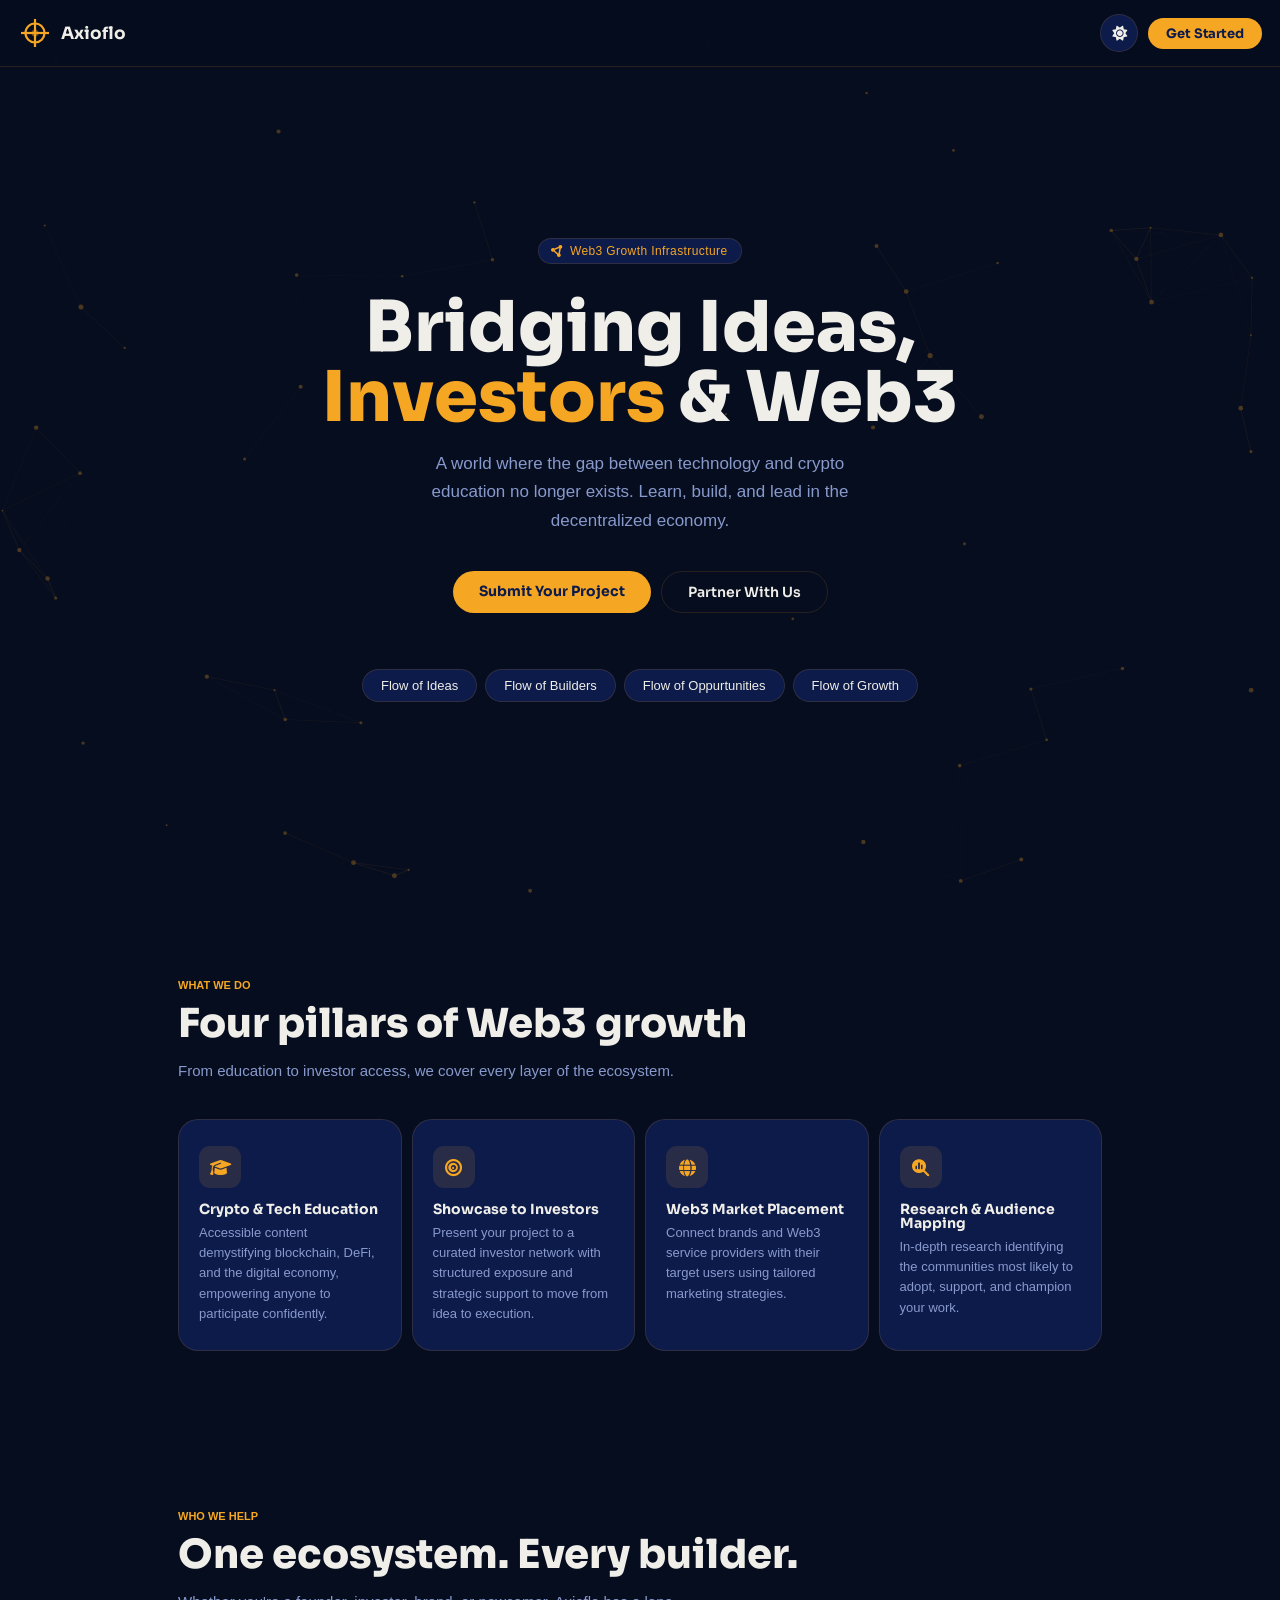
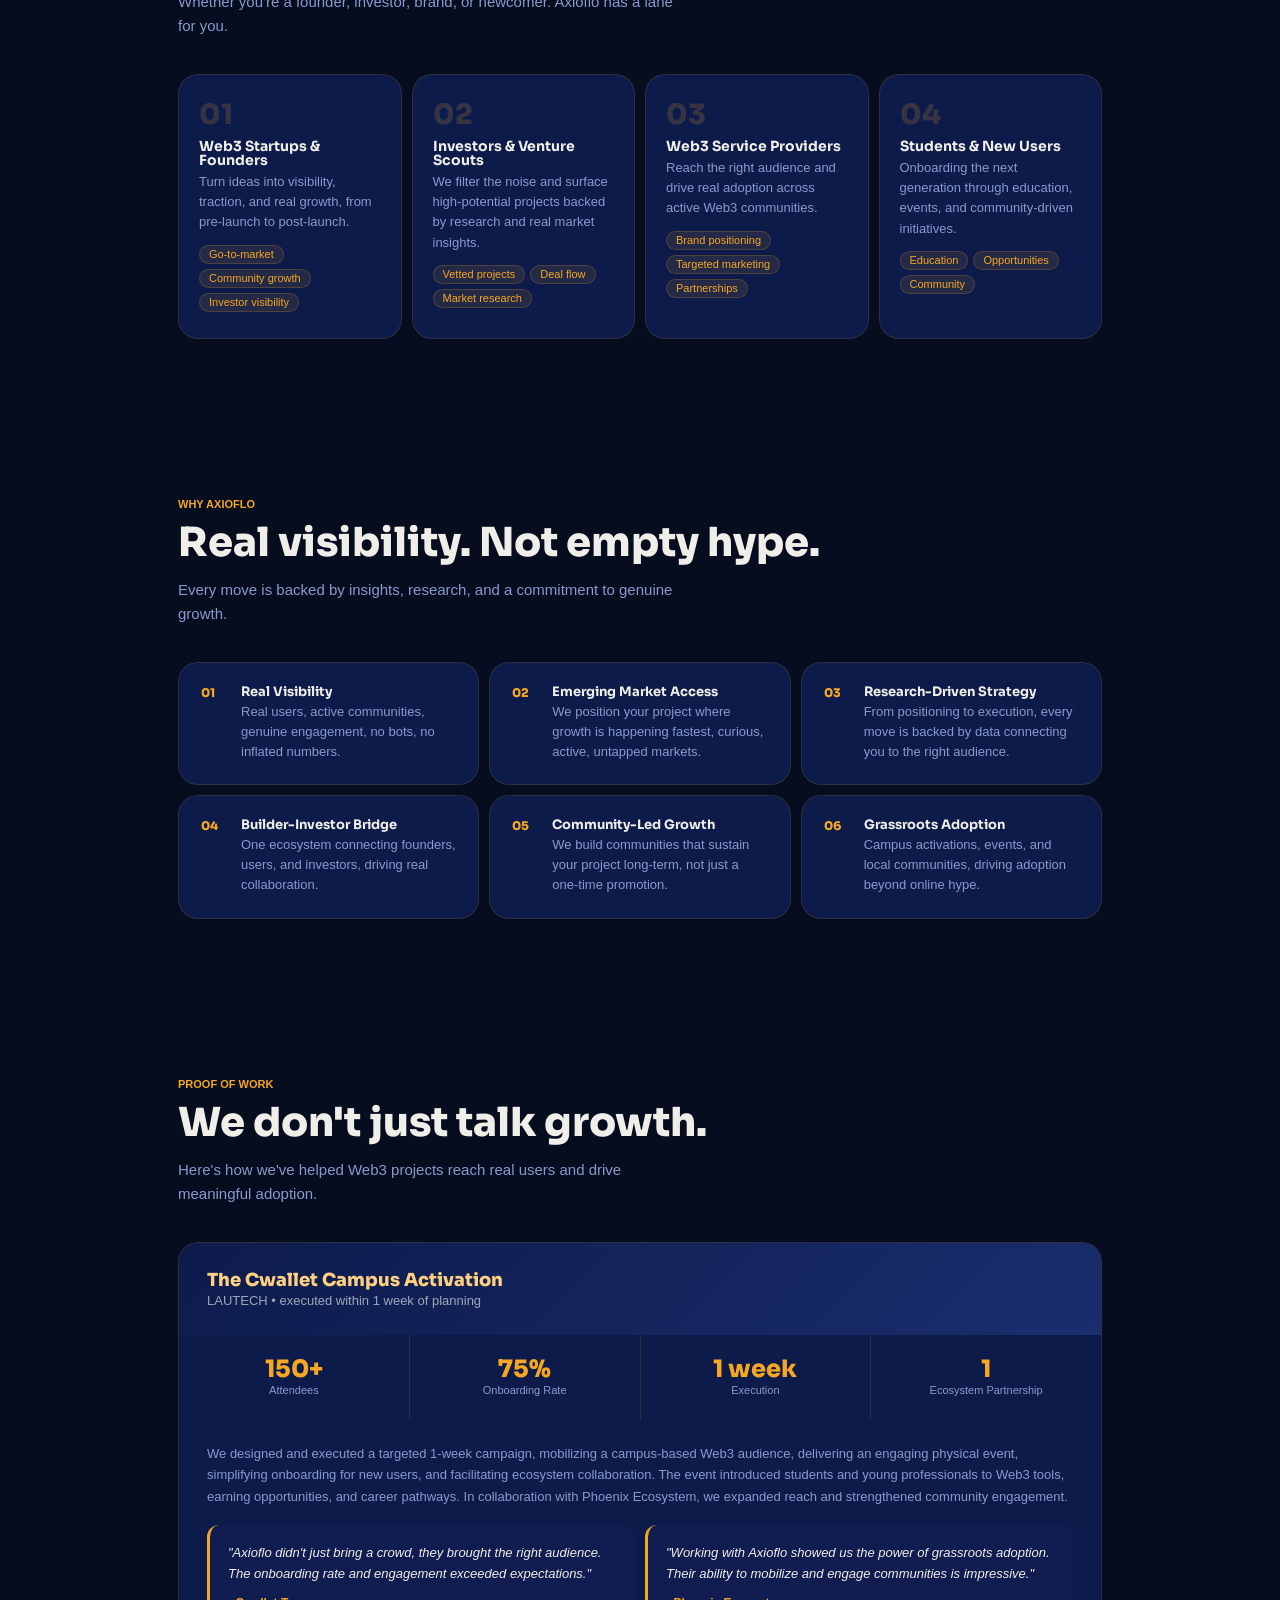
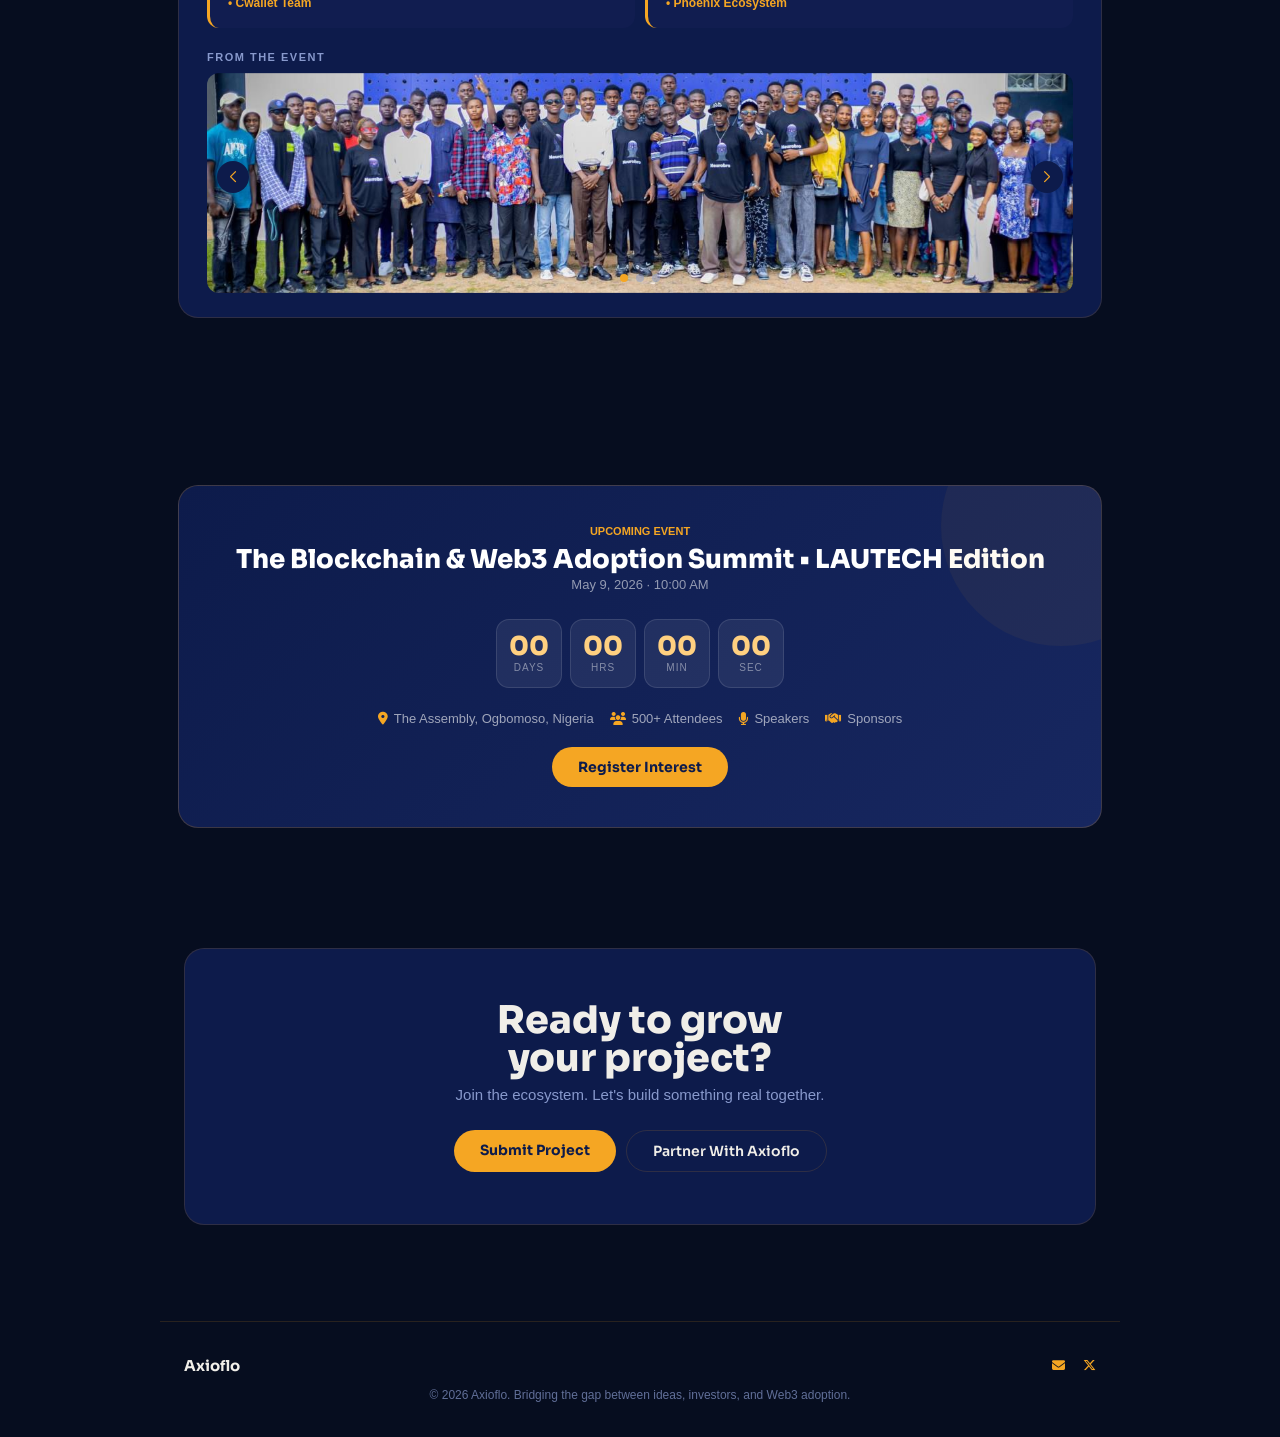
==== commit a2d57074: "Update index.html" ====
--- a/index.html
+++ b/index.html
@@ -1,345 +1,642 @@
-<!DOCTYPE html>
-<html lang="en" data-theme="light">
-<head>
-<meta charset="UTF-8">
-<meta name="viewport" content="width=device-width, initial-scale=1.0">
-<title>Axioflo — Bridging Ideas, Investors & Web3</title>
-<link rel="stylesheet" href="./index.css"/>
-<link rel="preconnect" href="https://fonts.googleapis.com">
-<link rel="preconnect" href="https://fonts.gstatic.com" crossorigin>
-<link href="https://fonts.googleapis.com/css2?family=Sora:wght@100..800&display=swap" rel="stylesheet">
-<link rel="stylesheet" href="https://cdnjs.cloudflare.com/ajax/libs/font-awesome/6.5.1/css/all.min.css"/>
-<link rel="stylesheet" href="https://cdn.jsdelivr.net/npm/swiper@11/swiper-bundle.min.css"/>
-</head>
-<body>
-
-<canvas id="bgc"></canvas>
-
-<div class="page-wrap">
-
-<!-- NAV -->
-<nav>
-  <a href="#" class="nav-logo">
-    <svg viewBox="0 0 34 34" fill="none">
-      <circle cx="17" cy="17" r="9.5" stroke="#F5A623" stroke-width="2.2"/>
-      <line x1="17" y1="3" x2="17" y2="31" stroke="#F5A623" stroke-width="2.2"/>
-      <line x1="3" y1="17" x2="31" y2="17" stroke="#F5A623" stroke-width="2.2"/>
-      <circle cx="17" cy="17" r="3.5" fill="#F5A623" opacity=".45"/>
-    </svg>
-    <span>Axioflo</span>
-  </a>
-  <div class="nav-right">
-    <button class="theme-btn" id="themeBtn" aria-label="Toggle theme">
-      <i class="fa-solid fa-moon" id="themeIcon"></i>
-    </button>
-    <a href="#cta" class="nav-cta">Get Started</a>
-  </div>
-</nav>
-
-<!-- HERO -->
-<section class="hero">
-  <div class="hero-badge">
-    <i class="fa-solid fa-circle-nodes"></i> Web3 Growth Infrastructure
-  </div>
-  <h1>Bridging Ideas,<br><span class="ac">Investors</span> &amp; Web3</h1>
-  <p class="hero-sub">A world where the gap between technology and crypto education no longer exists. Learn, build, and lead in the decentralized economy.</p>
-  <div class="hero-act">
-    <a href="mailto:officialaxioflo@gmail.com" class="btn-primary">Submit Your Project</a>
-    <a href="#cta" class="btn-ghost">Partner With Us</a>
-  </div>
-  <div class="hero-stats">
-    <div class="stat-pill"><strong>150+</strong> Attendees</div>
-    <div class="stat-pill"><strong>75%</strong> Onboarding Rate</div>
-    <div class="stat-pill"><strong>1 wk</strong> Execution</div>
-    <div class="stat-pill"><strong>May 9</strong> Next Summit</div>
-  </div>
-</section>
-
-<!-- WHAT WE DO -->
-<section class="sec" id="services">
-  <div class="rev">
-    <div class="sec-label">What We Do</div>
-    <h2 class="sec-title">Four pillars of<br>Web3 growth</h2>
-    <p class="sec-desc">From education to investor access, we cover every layer of the ecosystem.</p>
-  </div>
-  <div class="services-grid rev">
-    <div class="service-card">
-      <div class="service-icon"><i class="fa-solid fa-graduation-cap"></i></div>
-      <h3>Crypto &amp; Tech Education</h3>
-      <p>Accessible content demystifying blockchain, DeFi, and the digital economy, empowering anyone to participate confidently.</p>
-    </div>
-    <div class="service-card">
-      <div class="service-icon"><i class="fa-solid fa-bullseye"></i></div>
-      <h3>Showcase to Investors</h3>
-      <p>Present your project to a curated investor network with structured exposure and strategic support to move from idea to execution.</p>
-    </div>
-    <div class="service-card">
-      <div class="service-icon"><i class="fa-solid fa-globe"></i></div>
-      <h3>Web3 Market Placement</h3>
-      <p>Connect brands and Web3 service providers with their target users using tailored marketing strategies.</p>
-    </div>
-    <div class="service-card">
-      <div class="service-icon"><i class="fa-solid fa-magnifying-glass-chart"></i></div>
-      <h3>Research &amp; Audience Mapping</h3>
-      <p>In-depth research identifying the communities most likely to adopt, support, and champion your work.</p>
-    </div>
-  </div>
-</section>
-
-<!-- WHO WE HELP -->
-<section class="sec" id="audience">
-  <div class="rev">
-    <div class="sec-label">Who We Help</div>
-    <h2 class="sec-title">One ecosystem.<br>Every builder.</h2>
-    <p class="sec-desc">Whether you're a founder, investor, brand, or newcomer. Axioflo has a lane for you.</p>
-  </div>
-  <div class="audience-grid rev">
-    <div class="audience-card">
-      <div class="audience-num">01</div>
-      <h3>Web3 Startups &amp; Founders</h3>
-      <p>Turn ideas into visibility, traction, and real growth, from pre-launch to post-launch.</p>
-      <div class="tags"><span class="tag">Go-to-market</span><span class="tag">Community growth</span><span class="tag">Investor visibility</span></div>
-    </div>
-    <div class="audience-card">
-      <div class="audience-num">02</div>
-      <h3>Investors &amp; Venture Scouts</h3>
-      <p>We filter the noise and surface high-potential projects backed by research and real market insights.</p>
-      <div class="tags"><span class="tag">Vetted projects</span><span class="tag">Deal flow</span><span class="tag">Market research</span></div>
-    </div>
-    <div class="audience-card">
-      <div class="audience-num">03</div>
-      <h3>Web3 Service Providers</h3>
-      <p>Reach the right audience and drive real adoption across active Web3 communities.</p>
-      <div class="tags"><span class="tag">Brand positioning</span><span class="tag">Targeted marketing</span><span class="tag">Partnerships</span></div>
-    </div>
-    <div class="audience-card">
-      <div class="audience-num">04</div>
-      <h3>Students &amp; New Users</h3>
-      <p>Onboarding the next generation through education, events, and community-driven initiatives.</p>
-      <div class="tags"><span class="tag">Education</span><span class="tag">Opportunities</span><span class="tag">Community</span></div>
-    </div>
-  </div>
-</section>
-
-<!-- WHY AXIOFLO -->
-<section class="sec" id="why">
-  <div class="rev">
-    <div class="sec-label">Why Axioflo</div>
-    <h2 class="sec-title">Real visibility.<br>Not empty hype.</h2>
-    <p class="sec-desc">Every move is backed by insights, research, and a commitment to genuine growth.</p>
-  </div>
-  <div class="why-grid rev">
-    <div class="why-card"><span class="why-num">01</span><div><h3>Real Visibility</h3><p>Real users, active communities, genuine engagement, no bots, no inflated numbers.</p></div></div>
-    <div class="why-card"><span class="why-num">02</span><div><h3>Emerging Market Access</h3><p>We position your project where growth is happening fastest, curious, active, untapped markets.</p></div></div>
-    <div class="why-card"><span class="why-num">03</span><div><h3>Research-Driven Strategy</h3><p>From positioning to execution, every move is backed by data connecting you to the right audience.</p></div></div>
-    <div class="why-card"><span class="why-num">04</span><div><h3>Builder-Investor Bridge</h3><p>One ecosystem connecting founders, users, and investors, driving real collaboration.</p></div></div>
-    <div class="why-card"><span class="why-num">05</span><div><h3>Community-Led Growth</h3><p>We build communities that sustain your project long-term, not just a one-time promotion.</p></div></div>
-    <div class="why-card"><span class="why-num">06</span><div><h3>Grassroots Adoption</h3><p>Campus activations, events, and local communities, driving adoption beyond online hype.</p></div></div>
-  </div>
-</section>
-
-<!-- PROOF OF WORK -->
-<section class="sec" id="proof">
-  <div class="rev">
-    <div class="sec-label">Proof of Work</div>
-    <h2 class="sec-title">We don't just<br>talk growth.</h2>
-    <p class="sec-desc">Here's how we've helped Web3 projects reach real users and drive meaningful adoption.</p>
-  </div>
-  <div class="proof-box rev">
-    <div class="proof-head">
-      <h3>The Cwallet Campus Activation</h3>
-      <p>LAUTECH • executed within 1 week of planning</p>
-    </div>
-    <div class="proof-stats">
-      <div class="proof-stat"><span class="num">150+</span><span class="lbl">Attendees</span></div>
-      <div class="proof-stat"><span class="num">75%</span><span class="lbl">Onboarding Rate</span></div>
-      <div class="proof-stat"><span class="num">1 wk</span><span class="lbl">Execution</span></div>
-      <div class="proof-stat"><span class="num">1</span><span class="lbl">Ecosystem Partnership</span></div>
-    </div>
-    <div class="proof-body">
-      <p>We designed and executed a targeted 1-week campaign, mobilizing a campus-based Web3 audience, delivering an engaging physical event, simplifying onboarding for new users, and facilitating ecosystem collaboration. The event introduced students and young professionals to Web3 tools, earning opportunities, and career pathways. In collaboration with Phoenix Ecosystem, we expanded reach and strengthened community engagement.</p>
-      <div class="proof-quotes">
-        <div class="quote-card">
-          <p class="quote-text">"Axioflo didn't just bring a crowd, they brought the right audience. The onboarding rate and engagement exceeded expectations."</p>
-          <span class="quote-author">• Cwallet Team</span>
+<!doctype html>
+<html lang="en" data-theme="dark">
+    <head>
+        <meta charset="UTF-8" />
+        <meta name="viewport" content="width=device-width, initial-scale=1.0" />
+        <title>Axioflo — Bridging Ideas, Investors & Web3</title>
+        <link rel="stylesheet" href="./index.css" />
+        <link rel="preconnect" href="https://fonts.googleapis.com" />
+        <link rel="preconnect" href="https://fonts.gstatic.com" crossorigin />
+        <link
+            href="https://fonts.googleapis.com/css2?family=Sora:wght@100..800&display=swap"
+            rel="stylesheet"
+        />
+        <link
+            rel="stylesheet"
+            href="https://cdnjs.cloudflare.com/ajax/libs/font-awesome/6.5.1/css/all.min.css"
+        />
+        <link
+            rel="stylesheet"
+            href="https://cdn.jsdelivr.net/npm/swiper@11/swiper-bundle.min.css"
+        />
+    </head>
+    <body dark-theme>
+        <canvas id="bgc"></canvas>
+
+        <div class="page-wrap">
+            <!-- NAV -->
+            <nav>
+                <a href="#" class="nav-logo">
+                    <svg viewBox="0 0 34 34" fill="none">
+                        <circle
+                            cx="17"
+                            cy="17"
+                            r="9.5"
+                            stroke="#F5A623"
+                            stroke-width="2.2"
+                        />
+                        <line
+                            x1="17"
+                            y1="3"
+                            x2="17"
+                            y2="31"
+                            stroke="#F5A623"
+                            stroke-width="2.2"
+                        />
+                        <line
+                            x1="3"
+                            y1="17"
+                            x2="31"
+                            y2="17"
+                            stroke="#F5A623"
+                            stroke-width="2.2"
+                        />
+                        <circle
+                            cx="17"
+                            cy="17"
+                            r="3.5"
+                            fill="#F5A623"
+                            opacity=".45"
+                        />
+                    </svg>
+                    <span>Axioflo</span>
+                </a>
+                <div class="nav-right">
+                    <button
+                        class="theme-btn"
+                        id="themeBtn"
+                        aria-label="Toggle theme"
+                    >
+                        <i class="fa-solid fa-sun" id="themeIcon"></i>
+                    </button>
+                    <a href="#cta" class="nav-cta">Get Started</a>
+                </div>
+            </nav>
+
+            <!-- HERO -->
+            <section class="hero">
+                <div class="hero-badge">
+                    <i class="fa-solid fa-circle-nodes"></i> Web3 Growth
+                    Infrastructure
+                </div>
+                <h1>
+                    Bridging Ideas,<br /><span class="ac">Investors</span> &amp;
+                    Web3
+                </h1>
+                <p class="hero-sub">
+                    A world where the gap between technology and crypto
+                    education no longer exists. Learn, build, and lead in the
+                    decentralized economy.
+                </p>
+                <div class="hero-act">
+                    <a
+                        href="/cdn-cgi/l/email-protection#402f2626292329212c2138292f262c2f00272d21292c6e232f2d"
+                        class="btn-primary"
+                        >Submit Your Project</a
+                    >
+                    <a href="#cta" class="btn-ghost">Partner With Us</a>
+                </div>
+                <div class="hero-stats">
+                    <div class="stat-pill">Flow of Ideas</div>
+                    <div class="stat-pill">Flow of Builders</div>
+                    <div class="stat-pill">Flow of Oppurtunities</div>
+                    <div class="stat-pill">Flow of Growth</div>
+                </div>
+            </section>
+
+            <!-- WHAT WE DO -->
+            <section class="sec" id="services">
+                <div class="rev">
+                    <div class="sec-label">What We Do</div>
+                    <h2 class="sec-title">Four pillars of Web3 growth</h2>
+                    <p class="sec-desc">
+                        From education to investor access, we cover every layer
+                        of the ecosystem.
+                    </p>
+                </div>
+                <div class="services-grid rev">
+                    <div class="service-card">
+                        <div class="service-icon">
+                            <i class="fa-solid fa-graduation-cap"></i>
+                        </div>
+                        <h3>Crypto &amp; Tech Education</h3>
+                        <p>
+                            Accessible content demystifying blockchain, DeFi,
+                            and the digital economy, empowering anyone to
+                            participate confidently.
+                        </p>
+                    </div>
+                    <div class="service-card">
+                        <div class="service-icon">
+                            <i class="fa-solid fa-bullseye"></i>
+                        </div>
+                        <h3>Showcase to Investors</h3>
+                        <p>
+                            Present your project to a curated investor network
+                            with structured exposure and strategic support to
+                            move from idea to execution.
+                        </p>
+                    </div>
+                    <div class="service-card">
+                        <div class="service-icon">
+                            <i class="fa-solid fa-globe"></i>
+                        </div>
+                        <h3>Web3 Market Placement</h3>
+                        <p>
+                            Connect brands and Web3 service providers with their
+                            target users using tailored marketing strategies.
+                        </p>
+                    </div>
+                    <div class="service-card">
+                        <div class="service-icon">
+                            <i class="fa-solid fa-magnifying-glass-chart"></i>
+                        </div>
+                        <h3>Research &amp; Audience Mapping</h3>
+                        <p>
+                            In-depth research identifying the communities most
+                            likely to adopt, support, and champion your work.
+                        </p>
+                    </div>
+                </div>
+            </section>
+
+            <!-- WHO WE HELP -->
+            <section class="sec" id="audience">
+                <div class="rev">
+                    <div class="sec-label">Who We Help</div>
+                    <h2 class="sec-title">One ecosystem. Every builder.</h2>
+                    <p class="sec-desc">
+                        Whether you're a founder, investor, brand, or newcomer.
+                        Axioflo has a lane for you.
+                    </p>
+                </div>
+                <div class="audience-grid rev">
+                    <div class="audience-card">
+                        <div class="audience-num">01</div>
+                        <h3>Web3 Startups &amp; Founders</h3>
+                        <p>
+                            Turn ideas into visibility, traction, and real
+                            growth, from pre-launch to post-launch.
+                        </p>
+                        <div class="tags">
+                            <span class="tag">Go-to-market</span
+                            ><span class="tag">Community growth</span
+                            ><span class="tag">Investor visibility</span>
+                        </div>
+                    </div>
+                    <div class="audience-card">
+                        <div class="audience-num">02</div>
+                        <h3>Investors &amp; Venture Scouts</h3>
+                        <p>
+                            We filter the noise and surface high-potential
+                            projects backed by research and real market
+                            insights.
+                        </p>
+                        <div class="tags">
+                            <span class="tag">Vetted projects</span
+                            ><span class="tag">Deal flow</span
+                            ><span class="tag">Market research</span>
+                        </div>
+                    </div>
+                    <div class="audience-card">
+                        <div class="audience-num">03</div>
+                        <h3>Web3 Service Providers</h3>
+                        <p>
+                            Reach the right audience and drive real adoption
+                            across active Web3 communities.
+                        </p>
+                        <div class="tags">
+                            <span class="tag">Brand positioning</span
+                            ><span class="tag">Targeted marketing</span
+                            ><span class="tag">Partnerships</span>
+                        </div>
+                    </div>
+                    <div class="audience-card">
+                        <div class="audience-num">04</div>
+                        <h3>Students &amp; New Users</h3>
+                        <p>
+                            Onboarding the next generation through education,
+                            events, and community-driven initiatives.
+                        </p>
+                        <div class="tags">
+                            <span class="tag">Education</span
+                            ><span class="tag">Opportunities</span
+                            ><span class="tag">Community</span>
+                        </div>
+                    </div>
+                </div>
+            </section>
+
+            <!-- WHY AXIOFLO -->
+            <section class="sec" id="why">
+                <div class="rev">
+                    <div class="sec-label">Why Axioflo</div>
+                    <h2 class="sec-title">Real visibility. Not empty hype.</h2>
+                    <p class="sec-desc">
+                        Every move is backed by insights, research, and a
+                        commitment to genuine growth.
+                    </p>
+                </div>
+                <div class="why-grid rev">
+                    <div class="why-card">
+                        <span class="why-num">01</span>
+                        <div>
+                            <h3>Real Visibility</h3>
+                            <p>
+                                Real users, active communities, genuine
+                                engagement, no bots, no inflated numbers.
+                            </p>
+                        </div>
+                    </div>
+                    <div class="why-card">
+                        <span class="why-num">02</span>
+                        <div>
+                            <h3>Emerging Market Access</h3>
+                            <p>
+                                We position your project where growth is
+                                happening fastest, curious, active, untapped
+                                markets.
+                            </p>
+                        </div>
+                    </div>
+                    <div class="why-card">
+                        <span class="why-num">03</span>
+                        <div>
+                            <h3>Research-Driven Strategy</h3>
+                            <p>
+                                From positioning to execution, every move is
+                                backed by data connecting you to the right
+                                audience.
+                            </p>
+                        </div>
+                    </div>
+                    <div class="why-card">
+                        <span class="why-num">04</span>
+                        <div>
+                            <h3>Builder-Investor Bridge</h3>
+                            <p>
+                                One ecosystem connecting founders, users, and
+                                investors, driving real collaboration.
+                            </p>
+                        </div>
+                    </div>
+                    <div class="why-card">
+                        <span class="why-num">05</span>
+                        <div>
+                            <h3>Community-Led Growth</h3>
+                            <p>
+                                We build communities that sustain your project
+                                long-term, not just a one-time promotion.
+                            </p>
+                        </div>
+                    </div>
+                    <div class="why-card">
+                        <span class="why-num">06</span>
+                        <div>
+                            <h3>Grassroots Adoption</h3>
+                            <p>
+                                Campus activations, events, and local
+                                communities, driving adoption beyond online
+                                hype.
+                            </p>
+                        </div>
+                    </div>
+                </div>
+            </section>
+
+            <!-- PROOF OF WORK -->
+            <section class="sec" id="proof">
+                <div class="rev">
+                    <div class="sec-label">Proof of Work</div>
+                    <h2 class="sec-title">We don't just talk growth.</h2>
+                    <p class="sec-desc">
+                        Here's how we've helped Web3 projects reach real users
+                        and drive meaningful adoption.
+                    </p>
+                </div>
+                <div class="proof-box rev">
+                    <div class="proof-head">
+                        <h3>The Cwallet Campus Activation</h3>
+                        <p>LAUTECH • executed within 1 week of planning</p>
+                    </div>
+                    <div class="proof-stats">
+                        <div class="proof-stat">
+                            <span class="num">150+</span
+                            ><span class="lbl">Attendees</span>
+                        </div>
+                        <div class="proof-stat">
+                            <span class="num">75%</span
+                            ><span class="lbl">Onboarding Rate</span>
+                        </div>
+                        <div class="proof-stat">
+                            <span class="num">1 week</span
+                            ><span class="lbl">Execution</span>
+                        </div>
+                        <div class="proof-stat">
+                            <span class="num">1</span
+                            ><span class="lbl">Ecosystem Partnership</span>
+                        </div>
+                    </div>
+                    <div class="proof-body">
+                        <p>
+                            We designed and executed a targeted 1-week campaign,
+                            mobilizing a campus-based Web3 audience, delivering
+                            an engaging physical event, simplifying onboarding
+                            for new users, and facilitating ecosystem
+                            collaboration. The event introduced students and
+                            young professionals to Web3 tools, earning
+                            opportunities, and career pathways. In collaboration
+                            with Phoenix Ecosystem, we expanded reach and
+                            strengthened community engagement.
+                        </p>
+                        <div class="proof-quotes">
+                            <div class="quote-card">
+                                <p class="quote-text">
+                                    "Axioflo didn't just bring a crowd, they
+                                    brought the right audience. The onboarding
+                                    rate and engagement exceeded expectations."
+                                </p>
+                                <span class="quote-author">• Cwallet Team</span>
+                            </div>
+                            <div class="quote-card">
+                                <p class="quote-text">
+                                    "Working with Axioflo showed us the power of
+                                    grassroots adoption. Their ability to
+                                    mobilize and engage communities is
+                                    impressive."
+                                </p>
+                                <span class="quote-author"
+                                    >• Phoenix Ecosystem</span
+                                >
+                            </div>
+                        </div>
+                        <!-- EVENT PHOTOS -->
+                        <div class="photos-label">From the event</div>
+                        <div class="swiper photos-swiper">
+                            <div class="swiper-wrapper">
+                                <div class="swiper-slide">
+                                    <img
+                                        src="cwallet1.jpg"
+                                        alt="Cwallet event — group photo"
+                                    />
+                                </div>
+                                <div class="swiper-slide">
+                                    <img
+                                        src="cwallet2.jpg"
+                                        alt="Cwallet event — engaged attendees"
+                                    />
+                                </div>
+                                <div class="swiper-slide">
+                                    <img
+                                        src="cwallet3.jpg"
+                                        alt="Cwallet event — team photo"
+                                    />
+                                </div>
+                            </div>
+                            <div class="swiper-pagination"></div>
+                            <div class="swiper-button-prev"></div>
+                            <div class="swiper-button-next"></div>
+                        </div>
+                    </div>
+                </div>
+            </section>
+
+            <!-- UPCOMING EVENT -->
+            <section class="sec" id="event" style="padding-top: 0">
+                <div class="rev">
+                    <div class="sec-label">Upcoming</div>
+                    <h2 class="sec-title" style="margin-bottom: 22px">
+                        Next summit
+                    </h2>
+                </div>
+                <div class="event-card rev">
+                    <div class="sec-label">Upcoming Event</div>
+                    <div class="event-title">
+                        The Blockchain &amp; Web3 Adoption Summit • LAUTECH
+                        Edition
+                    </div>
+                    <div class="event-meta">May 9, 2026 · 10:00 AM</div>
+                    <div class="countdown">
+                        <div class="cd-block">
+                            <span class="cd-num" id="cdd">--</span
+                            ><span class="cd-label">Days</span>
+                        </div>
+                        <div class="cd-block">
+                            <span class="cd-num" id="cdh">--</span
+                            ><span class="cd-label">Hrs</span>
+                        </div>
+                        <div class="cd-block">
+                            <span class="cd-num" id="cdm">--</span
+                            ><span class="cd-label">Min</span>
+                        </div>
+                          <div class="cd-block">
+                            <span class="cd-num" id="cds">--</span
+                            ><span class="cd-label">Sec</span>
+                        </div>
+                    </div>
+                    <div class="event-details">
+                        <span
+                            ><i class="fa-solid fa-location-dot"></i> The
+                            Assembly, Ogbomoso, Nigeria</span
+                        >
+                        <span
+                            ><i class="fa-solid fa-users"></i> 500+
+                            Attendees</span
+                        >
+                        <span
+                            ><i class="fa-solid fa-microphone"></i>
+                            Speakers</span
+                        >
+                        <span
+                            ><i class="fa-solid fa-handshake"></i>
+                            Sponsors</span
+                        >
+                    </div>
+                    <a
+                        href="https://luma.com/ymt9dbf0?tk=2IFv14"
+                        class="btn-primary"
+                        style="display: inline-block"
+                        >Register Interest</a
+                    >
+                </div>
+            </section>
+
+            <!-- CTA -->
+            <section id="cta" class="cta-section" style="padding-top: 40px">
+                <div class="cta-inner rev">
+                    <h2>Ready to grow<br />your project?</h2>
+                    <p>
+                        Join the ecosystem. Let's build something real together.
+                    </p>
+                    <div class="cta-btns">
+                        <a
+                            href="/cdn-cgi/l/email-protection#0a656c6c6369636b666b7263656c66654a6d676b636624696567"
+                            class="btn-primary"
+                            >Submit Project</a
+                        >
+                        <a
+                            href="/cdn-cgi/l/email-protection#1c737a7a757f757d707d6475737a70735c7b717d7570327f7371"
+                            class="btn-ghost"
+                            >Partner With Axioflo</a
+                        >
+                    </div>
+                </div>
+            </section>
+
+            <!-- FOOTER -->
+            <footer>
+                <div class="footer-logo">Axioflo</div>
+                <div class="footer-links">
+                    <a
+                        href="/cdn-cgi/l/email-protection#6d020b0b040e040c010c1504020b01022d0a000c0401430e0200"
+                        ><i class="fa-solid fa-envelope"></i
+                    ></a>
+                    <a href="https://x.com/axioflo" target="_blank"
+                        ><i class="fa-brands fa-x-twitter"></i
+                    ></a>
+                </div>
+                <div class="footer-copy">
+                    © 2026 Axioflo. Bridging the gap between ideas, investors,
+                    and Web3 adoption.
+                </div>
+            </footer>
         </div>
-        <div class="quote-card">
-          <p class="quote-text">"Working with Axioflo showed us the power of grassroots adoption. Their ability to mobilize and engage communities is impressive."</p>
-          <span class="quote-author">• Phoenix Ecosystem</span>
-        </div>
-      </div>
-      <!-- EVENT PHOTOS -->
-      <div class="photos-label">From the event</div>
-      <div class="swiper photos-swiper">
-        <div class="swiper-wrapper">
-          <div class="swiper-slide"><img src="cwallet1.jpg" alt="Cwallet event — group photo"/></div>
-          <div class="swiper-slide"><img src="cwallet2.jpg" alt="Cwallet event — engaged attendees"/></div>
-          <div class="swiper-slide"><img src="cwallet3.jpg" alt="Cwallet event — team photo"/></div>
-        </div>
-        <div class="swiper-pagination"></div>
-        <div class="swiper-button-prev"></div>
-        <div class="swiper-button-next"></div>
-      </div>
-    </div>
-  </div>
-</section>
-
-<!-- UPCOMING EVENT -->
-<section class="sec" id="event" style="padding-top:0">
-  <div class="rev">
-    <div class="sec-label">Upcoming</div>
-    <h2 class="sec-title" style="margin-bottom:22px">Next summit</h2>
-  </div>
-  <div class="event-card rev">
-    <div class="sec-label">Upcoming Event</div>
-    <div class="event-title">The Blockchain &amp; Web3 Adoption Summit • LAUTECH Edition</div>
-    <div class="event-meta">May 9, 2026 · 10:00 AM</div>
-    <div class="countdown">
-      <div class="cd-block"><span class="cd-num" id="cdd">--</span><span class="cd-label">Days</span></div>
-      <div class="cd-block"><span class="cd-num" id="cdh">--</span><span class="cd-label">Hrs</span></div>
-      <div class="cd-block"><span class="cd-num" id="cdm">--</span><span class="cd-label">Min</span></div>
-      <div class="cd-block"><span class="cd-num" id="cds">--</span><span class="cd-label">Sec</span></div>
-    </div>
-    <div class="event-details">
-      <span><i class="fa-solid fa-location-dot"></i> The Assembly, Ogbomoso, Nigeria</span>
-      <span><i class="fa-solid fa-users"></i> 500+ Attendees</span>
-      <span><i class="fa-solid fa-microphone"></i> Speakers</span>
-      <span><i class="fa-solid fa-handshake"></i> Sponsors</span>
-    </div>
-    <a href="mailto:officialaxioflo@gmail.com" class="btn-primary" style="display:inline-block">Register Interest</a>
-  </div>
-</section>
-
-<!-- CTA -->
-<section id="cta" class="cta-section" style="padding-top:40px">
-  <div class="cta-inner rev">
-    <h2>Ready to grow<br>your project?</h2>
-    <p>Join the ecosystem. Let's build something real together.</p>
-    <div class="cta-btns">
-      <a href="mailto:officialaxioflo@gmail.com" class="btn-primary">Submit Project</a>
-      <a href="mailto:officialaxioflo@gmail.com" class="btn-ghost">Partner With Axioflo</a>
-    </div>
-  </div>
-</section>
-
-<!-- FOOTER -->
-<footer>
-  <div class="footer-logo">Axioflo</div>
-  <div class="footer-links">
-    <a href="mailto:officialaxioflo@gmail.com"><i class="fa-solid fa-envelope"></i></a>
-    <a href="https://x.com/axioflo" target="_blank"><i class="fa-brands fa-x-twitter"></i></a>
-  </div>
-  <div class="footer-copy">© 2026 Axioflo. Bridging the gap between ideas, investors, and Web3 adoption.</div>
-</footer>
-
-</div><!-- /page-wrap -->
-
-<script src="https://cdn.jsdelivr.net/npm/swiper@11/swiper-bundle.min.js"></script>
-<script>
-// THEME TOGGLE
-const themeBtn = document.getElementById('themeBtn');
-const themeIcon = document.getElementById('themeIcon');
-const htmlEl = document.documentElement;
-themeBtn.addEventListener('click', () => {
-  const isDark = htmlEl.getAttribute('data-theme') === 'dark';
-  htmlEl.setAttribute('data-theme', isDark ? 'light' : 'dark');
-  themeIcon.className = isDark ? 'fa-solid fa-moon' : 'fa-solid fa-sun';
-});
-
-// CANVAS BACKGROUND
-const canvas = document.getElementById('bgc');
-const ctx = canvas.getContext('2d');
-let W, H, nodes = [];
-
-function resize() {
-  W = canvas.width = window.innerWidth;
-  H = canvas.height = window.innerHeight;
-}
-resize();
-window.addEventListener('resize', resize);
-
-function makeNode() {
-  return {
-    x: Math.random() * W,
-    y: Math.random() * H,
-    vx: (Math.random() - 0.5) * 0.45,
-    vy: (Math.random() - 0.5) * 0.45,
-    r: Math.random() * 1.8 + 0.8
-  };
-}
-for (let i = 0; i < 60; i++) nodes.push(makeNode());
-
-function drawCanvas() {
-  ctx.clearRect(0, 0, W, H);
-  const isDark = htmlEl.getAttribute('data-theme') === 'dark';
-  const nc = isDark ? 'rgba(245,166,35,' : 'rgba(13,27,75,';
-  nodes.forEach(n => {
-    n.x += n.vx; n.y += n.vy;
-    if (n.x < 0 || n.x > W) n.vx *= -1;
-    if (n.y < 0 || n.y > H) n.vy *= -1;
-    ctx.beginPath();
-    ctx.arc(n.x, n.y, n.r, 0, Math.PI * 2);
-    ctx.fillStyle = nc + '0.55)';
-    ctx.fill();
-  });
-  for (let i = 0; i < nodes.length; i++) {
-    for (let j = i + 1; j < nodes.length; j++) {
-      const dx = nodes[i].x - nodes[j].x;
-      const dy = nodes[i].y - nodes[j].y;
-      const dist = Math.sqrt(dx * dx + dy * dy);
-      if (dist < 140) {
-        const alpha = (1 - dist / 140) * 0.3;
-        ctx.beginPath();
-        ctx.moveTo(nodes[i].x, nodes[i].y);
-        ctx.lineTo(nodes[j].x, nodes[j].y);
-        ctx.strokeStyle = nc + alpha + ')';
-        ctx.lineWidth = 0.7;
-        ctx.stroke();
-      }
-    }
-  }
-  requestAnimationFrame(drawCanvas);
-}
-drawCanvas();
-
-// SCROLL REVEAL
-const revEls = document.querySelectorAll('.rev');
-const observer = new IntersectionObserver(entries => {
-  entries.forEach((entry, i) => {
-    if (entry.isIntersecting) {
-      setTimeout(() => entry.target.classList.add('vis'), i * 70);
-      observer.unobserve(entry.target);
-    }
-  });
-}, { threshold: 0.08 });
-revEls.forEach(el => observer.observe(el));
-
-// COUNTDOWN
-function updateCountdown() {
-  const target = new Date('2026-05-09T10:00:00').getTime();
-  const now = Date.now();
-  const diff = target - now;
-  if (diff <= 0) {
-    ['cdd','cdh','cdm','cds'].forEach(id => document.getElementById(id).textContent = '00');
-    return;
-  }
-  const p = n => String(n).padStart(2, '0');
-  document.getElementById('cdd').textContent = p(Math.floor(diff / 86400000));
-  document.getElementById('cdh').textContent = p(Math.floor((diff % 86400000) / 3600000));
-  document.getElementById('cdm').textContent = p(Math.floor((diff % 3600000) / 60000));
-  document.getElementById('cds').textContent = p(Math.floor((diff % 60000) / 1000));
-}
-updateCountdown();
-setInterval(updateCountdown, 1000);
-
-// SWIPER
-const photoSwiper = new Swiper('.photos-swiper', {
-  loop: true,
-  autoplay: { delay: 3500, disableOnInteraction: false },
-  pagination: { el: '.swiper-pagination', clickable: true },
-  navigation: { nextEl: '.swiper-button-next', prevEl: '.swiper-button-prev' },
-});
-</script>
-</body>
-      </html>
-      
+        <!-- /page-wrap -->
+
+        <script
+            data-cfasync="false"
+            src="/cdn-cgi/scripts/5c5dd728/cloudflare-static/email-decode.min.js"
+        ></script>
+        <script src="https://cdn.jsdelivr.net/npm/swiper@11/swiper-bundle.min.js"></script>
+        <script>
+            // THEME TOGGLE
+            const themeBtn = document.getElementById("themeBtn");
+            const themeIcon = document.getElementById("themeIcon");
+            const htmlEl = document.documentElement;
+            themeBtn.addEventListener("click", () => {
+                const isDark = htmlEl.getAttribute("data-theme") === "dark";
+                htmlEl.setAttribute("data-theme", isDark ? "light" : "dark");
+                themeIcon.className = isDark
+                    ? "fa-solid fa-moon"
+                    : "fa-solid fa-sun";
+            });
+
+            // CANVAS BACKGROUND
+            const canvas = document.getElementById("bgc");
+            const ctx = canvas.getContext("2d");
+            let W,
+                H,
+                nodes = [];
+
+            function resize() {
+                W = canvas.width = window.innerWidth;
+                H = canvas.height = window.innerHeight;
+            }
+            resize();
+            window.addEventListener("resize", resize);
+
+            function makeNode() {
+                return {
+                    x: Math.random() * W,
+                    y: Math.random() * H,
+                    vx: (Math.random() - 0.5) * 0.45,
+                    vy: (Math.random() - 0.5) * 0.45,
+                    r: Math.random() * 1.8 + 0.8
+                };
+            }
+            for (let i = 0; i < 60; i++) nodes.push(makeNode());
+
+            function drawCanvas() {
+                ctx.clearRect(0, 0, W, H);
+                const isDark = htmlEl.getAttribute("data-theme") === "dark";
+                const nc = isDark ? "rgba(245,166,35," : "rgba(13,27,75,";
+                nodes.forEach(n => {
+                    n.x += n.vx;
+                    n.y += n.vy;
+                    if (n.x < 0 || n.x > W) n.vx *= -1;
+                    if (n.y < 0 || n.y > H) n.vy *= -1;
+                    ctx.beginPath();
+                    ctx.arc(n.x, n.y, n.r, 0, Math.PI * 2);
+                    ctx.fillStyle = nc + "0.55)";
+                    ctx.fill();
+                });
+                for (let i = 0; i < nodes.length; i++) {
+                    for (let j = i + 1; j < nodes.length; j++) {
+                        const dx = nodes[i].x - nodes[j].x;
+                        const dy = nodes[i].y - nodes[j].y;
+                        const dist = Math.sqrt(dx * dx + dy * dy);
+                        if (dist < 140) {
+                            const alpha = (1 - dist / 140) * 0.3;
+                            ctx.beginPath();
+                            ctx.moveTo(nodes[i].x, nodes[i].y);
+                            ctx.lineTo(nodes[j].x, nodes[j].y);
+                            ctx.strokeStyle = nc + alpha + ")";
+                            ctx.lineWidth = 0.7;
+                            ctx.stroke();
+                        }
+                    }
+                }
+                requestAnimationFrame(drawCanvas);
+            }
+            drawCanvas();
+
+            // SCROLL REVEAL
+            const revEls = document.querySelectorAll(".rev");
+            const observer = new IntersectionObserver(
+                entries => {
+                    entries.forEach((entry, i) => {
+                        if (entry.isIntersecting) {
+                            setTimeout(
+                                () => entry.target.classList.add("vis"),
+                                i * 70
+                            );
+                            observer.unobserve(entry.target);
+                        }
+                    });
+                },
+                { threshold: 0.08 }
+            );
+            revEls.forEach(el => observer.observe(el));
+
+            // COUNTDOWN
+            function updateCountdown() {
+                const target = new Date("2026-05-09T10:00:00").getTime();
+                const now = Date.now();
+                const diff = target - now;
+                if (diff <= 0) {
+                    ["cdd", "cdh", "cdm", "cds"].forEach(
+                        id => (document.getElementById(id).textContent = "00")
+                    );
+                    return;
+                }
+                const p = n => String(n).padStart(2, "0");
+                document.getElementById("cdd").textContent = p(
+                    Math.floor(diff / 86400000)
+                );
+                document.getElementById("cdh").textContent = p(
+                    Math.floor((diff % 86400000) / 3600000)
+                );
+                document.getElementById("cdm").textContent = p(
+                    Math.floor((diff % 3600000) / 60000)
+                );
+                document.getElementById("cds").textContent = p(
+                    Math.floor((diff % 60000) / 1000)
+                );
+            }
+            updateCountdown();
+            setInterval(updateCountdown, 1000);
+
+            // SWIPER
+            const photoSwiper = new Swiper(".photos-swiper", {
+                loop: true,
+                autoplay: { delay: 3500, disableOnInteraction: false },
+                pagination: { el: ".swiper-pagination", clickable: true },
+                navigation: {
+                    nextEl: ".swiper-button-next",
+                    prevEl: ".swiper-button-prev"
+                }
+            });
+        </script>
+    </body>
+</html>
+                      
--- a/index.css
+++ b/index.css
@@ -34,9 +34,9 @@
 [data-theme="dark"] nav { background: rgba(6,13,31,.88); }
 .nav-logo { display: flex; align-items: center; gap: 9px; text-decoration: none; }
 .nav-logo svg { width: 34px; height: 34px; }
-.nav-logo span { font-family: 'Syne', sans-serif; font-weight: 700; font-size: 17px; color: var(--text); letter-spacing: -.3px; }
+.nav-logo span { font-family: 'sora', sans-serif; font-weight: 700; font-size: 17px; color: var(--text); }
 .nav-right { display: flex; align-items: center; gap: 10px; }
-.nav-cta { background: var(--gold); color: var(--navy); font-family: 'Syne', sans-serif; font-weight: 700; font-size: 13px; padding: 9px 18px; border-radius: 100px; border: none; cursor: pointer; text-decoration: none; transition: transform .2s, box-shadow .2s; letter-spacing: -.1px; }
+.nav-cta { background: var(--gold); color: var(--navy); font-family: 'sora', sans-serif; font-weight: 700; font-size: 13px; padding: 9px 18px; border-radius: 100px; border: none; cursor: pointer; text-decoration: none; transition: transform .2s, box-shadow .2s; letter-spacing: -.1px; }
 .nav-cta:hover { transform: translateY(-1px); box-shadow: 0 5px 18px rgba(245,166,35,.4); }
 .theme-btn { width: 38px; height: 38px; border-radius: 50%; border: 1px solid var(--border); background: var(--surface); cursor: pointer; display: flex; align-items: center; justify-content: center; font-size: 15px; color: var(--text); transition: background .3s; }
 .theme-btn:hover { background: var(--surface2); }
@@ -44,23 +44,23 @@
 /* HERO */
 .hero { min-height: 100vh; display: flex; flex-direction: column; align-items: center; justify-content: center; text-align: center; padding: 120px 24px 80px; }
 .hero-badge { display: inline-flex; align-items: center; gap: 7px; background: var(--surface); border: 1px solid var(--border); border-radius: 100px; padding: 6px 14px 6px 12px; font-size: 12px; font-weight: 500; color: var(--gold); letter-spacing: .4px; margin-bottom: 28px; animation: fu .8s ease both; }
-h1 { font-family: 'Syne', sans-serif; font-size: clamp(38px,8vw,70px); font-weight: 800; line-height: 1.04; letter-spacing: -2px; max-width: 800px; animation: fu .8s .1s ease both; }
+h1 { font-family: 'sora'; font-size: clamp(38px,8vw,70px); font-weight: 800; line-height: 1; max-width: 800px; animation: fu .8s .1s ease both; }
 h1 .ac { color: var(--gold); }
 .hero-sub { margin-top: 18px; font-size: clamp(15px,2.5vw,17px); color: var(--muted); max-width: 480px; line-height: 1.65; font-weight: 300; animation: fu .8s .2s ease both; }
 .hero-act { margin-top: 36px; display: flex; gap: 10px; flex-wrap: wrap; justify-content: center; animation: fu .8s .3s ease both; }
-.btn-primary { background: var(--gold); color: var(--navy); font-family: 'Syne', sans-serif; font-weight: 700; font-size: 14px; padding: 13px 26px; border-radius: 100px; border: none; cursor: pointer; text-decoration: none; transition: transform .2s, box-shadow .2s; }
+.btn-primary { background: var(--gold); color: var(--navy); font-family: 'sora', sans-serif; font-weight: 700; font-size: 14px; padding: 13px 26px; border-radius: 100px; border: none; cursor: pointer; text-decoration: none; transition: transform .2s, box-shadow .2s; }
 .btn-primary:hover { transform: translateY(-2px); box-shadow: 0 8px 22px rgba(245,166,35,.38); }
-.btn-ghost { background: transparent; color: var(--text); font-family: 'Syne', sans-serif; font-weight: 600; font-size: 14px; padding: 13px 26px; border-radius: 100px; border: 1.5px solid var(--border); cursor: pointer; text-decoration: none; transition: border-color .2s, background .2s; }
+.btn-ghost { background: transparent; color: var(--text); font-family: 'sora', sans-serif; font-weight: 600; font-size: 14px; padding: 13px 26px; border-radius: 100px; border: 1.5px solid var(--border); cursor: pointer; text-decoration: none; transition: border-color .2s, background .2s; }
 .btn-ghost:hover { border-color: var(--gold); background: var(--surface); }
 .hero-stats { margin-top: 56px; display: flex; gap: 8px; flex-wrap: wrap; justify-content: center; animation: fu .8s .4s ease both; }
 .stat-pill { background: var(--surface); border: 1px solid var(--border); border-radius: 100px; padding: 9px 18px; display: flex; align-items: center; gap: 7px; font-size: 13px; transition: border-color .2s; }
 .stat-pill:hover { border-color: var(--gold); }
-.stat-pill strong { font-family: 'Syne', sans-serif; font-weight: 700; font-size: 14px; color: var(--gold); }
+.stat-pill strong { font-family: 'sora', sans-serif; font-weight: 700; font-size: 14px; color: var(--gold); }
 
 /* SECTIONS */
 .sec { padding: 80px 18px; max-width: 960px; margin: 0 auto; }
-.sec-label { font-size: 11px; font-weight: 600; letter-spacing: 2px; text-transform: uppercase; color: var(--gold); margin-bottom: 11px; }
-.sec-title { font-family: 'Syne', sans-serif; font-size: clamp(26px,5vw,40px); font-weight: 800; letter-spacing: -1px; line-height: 1.08; margin-bottom: 14px; }
+.sec-label { font-size: 11px; font-weight: 600; text-transform: uppercase; color: var(--gold); margin-bottom: 11px; }
+.sec-title { font-family: 'sora', sans-serif; font-size: clamp(26px,5vw,40px); font-weight: 800;  line-height: 1.08; margin-bottom: 14px; }
 .sec-desc { color: var(--muted); font-size: 15px; line-height: 1.6; max-width: 500px; font-weight: 300; }
 
 /* SERVICES */
@@ -68,7 +68,7 @@
 .service-card { background: var(--surface); border: 1px solid var(--border); border-radius: var(--r); padding: 26px 20px; transition: border-color .3s, transform .3s, box-shadow .3s; cursor: default; }
 .service-card:hover { border-color: var(--gold); transform: translateY(-4px); box-shadow: var(--shadow); }
 .service-icon { width: 42px; height: 42px; background: rgba(245,166,35,.12); border-radius: 11px; display: flex; align-items: center; justify-content: center; font-size: 17px; margin-bottom: 14px; color: var(--gold); }
-.service-card h3 { font-family: 'Syne', sans-serif; font-weight: 700; font-size: 14px; margin-bottom: 7px; letter-spacing: -.2px; }
+.service-card h3 { font-family: 'sora', sans-serif; font-weight: 700; font-size: 14px; margin-bottom: 7px;}
 .service-card p { font-size: 13px; color: var(--muted); line-height: 1.55; font-weight: 300; }
 
 /* AUDIENCE */
@@ -77,8 +77,8 @@
 .audience-card::before { content: ''; position: absolute; top: 0; left: 0; width: 3px; height: 100%; background: var(--gold); transform: scaleY(0); transform-origin: bottom; transition: transform .3s; }
 .audience-card:hover::before { transform: scaleY(1); }
 .audience-card:hover { border-color: var(--gold); transform: translateY(-3px); }
-.audience-num { font-family: 'Syne', sans-serif; font-size: 28px; font-weight: 800; color: rgba(245,166,35,.18); line-height: 1; margin-bottom: 10px; }
-.audience-card h3 { font-family: 'Syne', sans-serif; font-weight: 700; font-size: 14px; margin-bottom: 5px; }
+.audience-num { font-family: 'sora', sans-serif; font-size: 28px; font-weight: 800; color: rgba(245,166,35,.18); line-height: 1; margin-bottom: 10px; }
+.audience-card h3 { font-family: 'sora', sans-serif; font-weight: 700; font-size: 14px; margin-bottom: 5px; }
 .audience-card p { font-size: 13px; color: var(--muted); line-height: 1.55; margin-bottom: 12px; font-weight: 300; }
 .tags { display: flex; flex-wrap: wrap; gap: 5px; }
 .tag { font-size: 11px; font-weight: 500; padding: 3px 9px; border-radius: 100px; background: rgba(245,166,35,.1); color: var(--gold); border: 1px solid rgba(245,166,35,.2); }
@@ -87,21 +87,21 @@
 .why-grid { display: grid; grid-template-columns: repeat(auto-fit,minmax(250px,1fr)); gap: 10px; margin-top: 36px; }
 .why-card { background: var(--surface); border: 1px solid var(--border); border-radius: var(--r); padding: 22px; transition: border-color .3s, transform .3s; display: flex; gap: 14px; align-items: flex-start; }
 .why-card:hover { border-color: var(--gold); transform: translateY(-3px); }
-.why-num { font-family: 'Syne', sans-serif; font-weight: 800; font-size: 12px; color: var(--gold); min-width: 26px; padding-top: 2px; }
-.why-card h3 { font-family: 'Syne', sans-serif; font-weight: 700; font-size: 13px; margin-bottom: 4px; }
+.why-num { font-family: 'sora', sans-serif; font-weight: 800; font-size: 12px; color: var(--gold); min-width: 26px; padding-top: 2px; }
+.why-card h3 { font-family: 'sora', sans-serif; font-weight: 700; font-size: 13px; margin-bottom: 4px; }
 .why-card p { font-size: 13px; color: var(--muted); line-height: 1.55; font-weight: 300; }
 
 /* PROOF */
 .proof-box { margin-top: 36px; background: var(--surface); border: 1px solid var(--border); border-radius: var(--r); overflow: hidden; }
 .proof-head { background: var(--navy); padding: 28px; color: #fff; }
 [data-theme="dark"] .proof-head { background: linear-gradient(135deg,#0D1B4B,#1a2e6e); }
-.proof-head h3 { font-family: 'Syne', sans-serif; font-size: 18px; font-weight: 800; color: var(--gold-light); letter-spacing: -.4px; margin-bottom: 5px; }
+.proof-head h3 { font-family: 'sora', sans-serif; font-size: 18px; font-weight: 800; color: var(--gold-light); margin-bottom: 5px; }
 .proof-head p { font-size: 13px; color: rgba(255,255,255,.6); font-weight: 300; }
 .proof-stats { display: grid; grid-template-columns: repeat(4,1fr); gap: 1px; background: var(--border); }
 @media(max-width:560px) { .proof-stats { grid-template-columns: repeat(2,1fr); } }
 .proof-stat { background: var(--surface); padding: 22px 16px; text-align: center; transition: background .2s; }
 .proof-stat:hover { background: var(--surface2); }
-.proof-stat .num { font-family: 'Syne', sans-serif; font-size: 24px; font-weight: 800; color: var(--gold); display: block; }
+.proof-stat .num { font-family: 'sora', sans-serif; font-size: 24px; font-weight: 800; color: var(--gold); display: block; }
 .proof-stat .lbl { font-size: 11px; color: var(--muted); margin-top: 3px; }
 .proof-body { padding: 24px 28px; }
 .proof-body > p { font-size: 13px; color: var(--muted); line-height: 1.65; font-weight: 300; margin-bottom: 18px; }
@@ -126,11 +126,11 @@
 [data-theme="dark"] .event-card { background: linear-gradient(135deg,#0D1B4B,#172760); border: 1px solid rgba(245,166,35,.2); }
 .event-card::before { content: ''; position: absolute; top: -80px; right: -80px; width: 240px; height: 240px; border-radius: 50%; background: rgba(245,166,35,.05); pointer-events: none; }
 .event-card .sec-label { margin-bottom: 10px; }
-.event-title { font-family: 'Syne', sans-serif; font-size: clamp(17px,4vw,26px); font-weight: 800; letter-spacing: -.5px; margin-bottom: 5px; color: #fff; }
+.event-title { font-family: 'sora', sans-serif; font-size: clamp(17px,4vw,26px); font-weight: 800; margin-bottom: 5px; color: #fff; }
 .event-meta { font-size: 13px; color: rgba(255,255,255,.55); margin-bottom: 28px; font-weight: 300; }
 .countdown { display: flex; gap: 8px; justify-content: center; flex-wrap: wrap; margin-bottom: 24px; }
 .cd-block { background: rgba(255,255,255,.07); border: 1px solid rgba(255,255,255,.11); border-radius: 13px; padding: 14px 12px; min-width: 66px; text-align: center; }
-.cd-num { font-family: 'Syne', sans-serif; font-size: 26px; font-weight: 800; color: var(--gold-light); display: block; line-height: 1; }
+.cd-num { font-family: 'sora', sans-serif; font-size: 26px; font-weight: 800; color: var(--gold-light); display: block; line-height: 1; }
 .cd-label { font-size: 10px; color: rgba(255,255,255,.45); letter-spacing: 1px; text-transform: uppercase; margin-top: 3px; display: block; }
 .event-details { display: flex; gap: 16px; justify-content: center; flex-wrap: wrap; font-size: 13px; color: rgba(255,255,255,.6); margin-bottom: 22px; font-weight: 300; }
 .event-details span { display: flex; align-items: center; gap: 6px; }
@@ -139,13 +139,13 @@
 /* CTA */
 .cta-section { max-width: 960px; margin: 0 auto; padding: 0 24px 96px; }
 .cta-inner { background: var(--surface); border: 1px solid var(--border); border-radius: var(--r); padding: 52px 36px; text-align: center; }
-.cta-inner h2 { font-family: 'Syne', sans-serif; font-size: clamp(24px,5vw,38px); font-weight: 800; letter-spacing: -1px; margin-bottom: 10px; }
+.cta-inner h2 { font-family: 'sora', sans-serif; font-size: clamp(24px,5vw,38px); font-weight: 800; margin-bottom: 10px; }
 .cta-inner p { font-size: 15px; color: var(--muted); margin-bottom: 28px; font-weight: 300; }
 .cta-btns { display: flex; gap: 10px; justify-content: center; flex-wrap: wrap; }
 
 /* FOOTER */
 footer { border-top: 1px solid var(--border); padding: 36px 24px; max-width: 960px; margin: 0 auto; display: flex; align-items: center; justify-content: space-between; flex-wrap: wrap; gap: 16px; }
-.footer-logo { font-family: 'Syne', sans-serif; font-weight: 700; font-size: 15px; color: var(--text); }
+.footer-logo { font-family: 'sora', sans-serif; font-weight: 700; font-size: 15px; color: var(--text); }
 .footer-links { display: flex; gap: 18px; flex-wrap: wrap; }
 .footer-links a { font-size: 13px; color: var(--muted); text-decoration: none; transition: color .2s; display: flex; align-items: center; gap: 5px; }
 .footer-links a:hover { color: var(--gold); }
@@ -159,4 +159,4 @@
 
 ::-webkit-scrollbar { width: 3px; }
 ::-webkit-scrollbar-track { background: transparent; }
-::-webkit-scrollbar-thumb { background: var(--gold); border-radius: 3px; }+::-webkit-scrollbar-thumb { background: var(--gold); border-radius: 3px; }
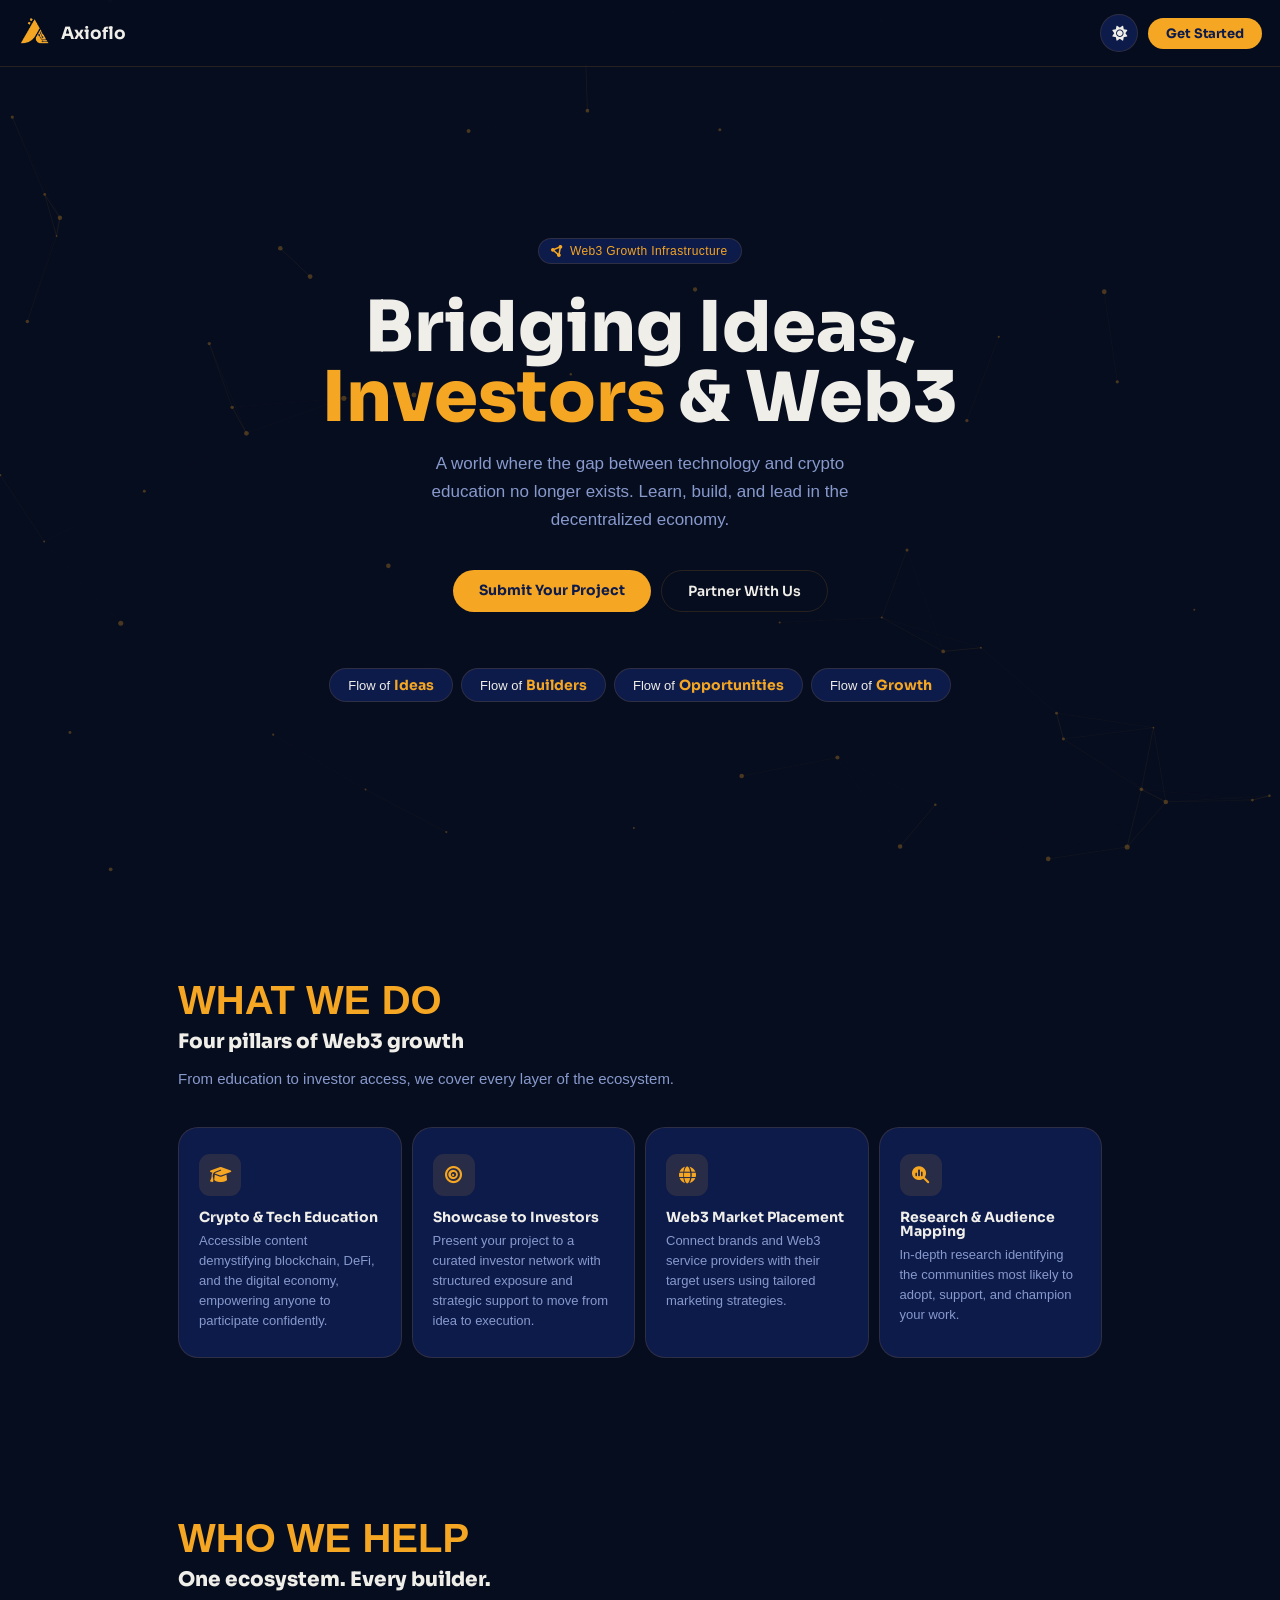
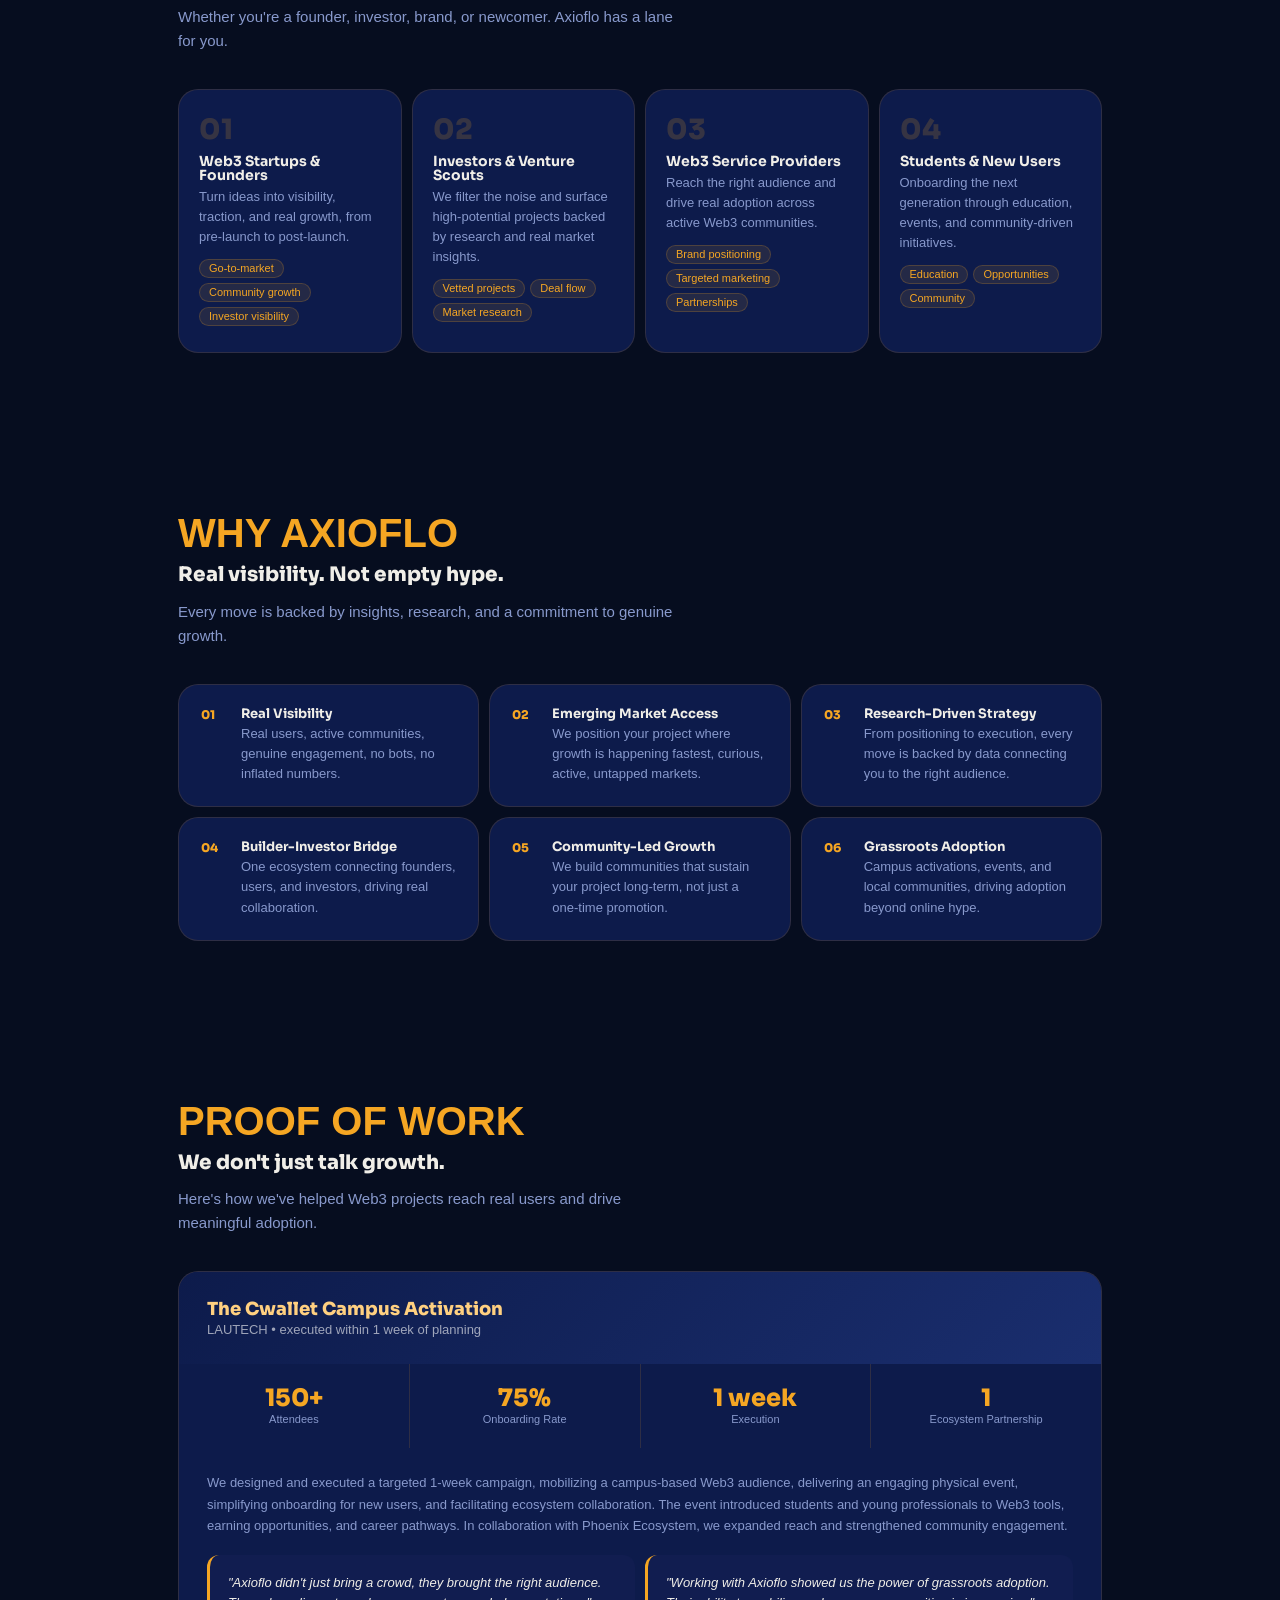
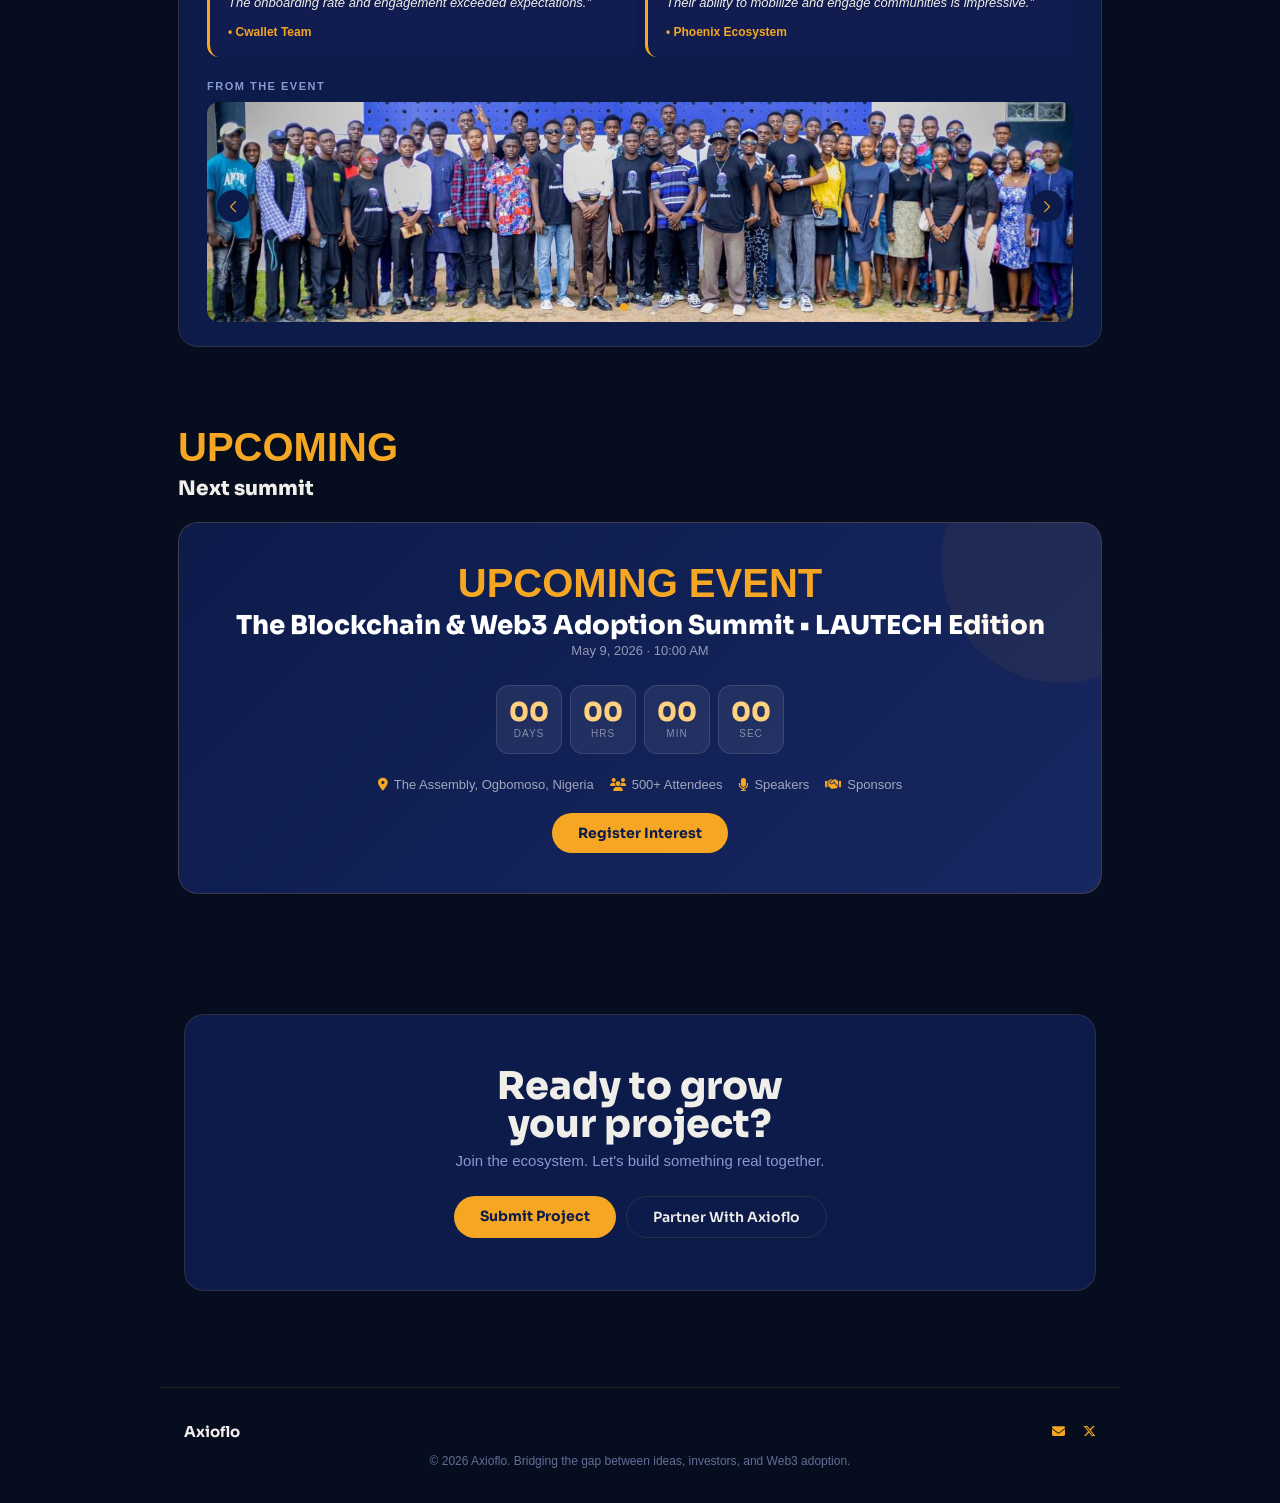
==== commit ad227722: "Add files via upload" ====
--- a/index.html
+++ b/index.html
@@ -3,7 +3,67 @@
     <head>
         <meta charset="UTF-8" />
         <meta name="viewport" content="width=device-width, initial-scale=1.0" />
-        <title>Axioflo — Bridging Ideas, Investors & Web3</title>
+
+        <meta
+            name="description"
+            content="Axioflo bridges ideas, investors, and Web3 adoption through education, research, and community-led growth."
+        />
+        <meta
+            name="keywords"
+            content="Axioflo, Web3, crypto education, blockchain, DeFi, startups, investors, venture scouts, community growth, Web3 marketing"
+        />
+        <meta name="author" content="Axioflo" />
+        <meta name="robots" content="index, follow" />
+
+        <meta
+            property="og:title"
+            content="Axioflo - Bridging Ideas, Investors & Web3"
+        />
+        <meta
+            property="og:description"
+            content="Learn, build, and lead in the decentralized economy. Axioflo connects founders, investors, and communities for real Web3 growth."
+        />
+        <meta property="og:type" content="website" />
+        <meta property="og:url" content="https://axioflo.com/" />
+        <meta property="og:image" content="https://axioflo.com/og-image.jpg" />
+
+        <!-- TWITTER / X -->
+        <meta name="twitter:card" content="summary_large_image" />
+        <meta
+            name="twitter:title"
+            content="Axioflo - Bridging Ideas, Investors & Web3"
+        />
+        <meta
+            name="twitter:description"
+            content="Axioflo connects ideas, investors, and Web3 adoption through education, research, and community-led growth."
+        />
+        <meta name="twitter:image" content="https://axioflo.com/og-image.jpg" />
+        <meta name="twitter:site" content="@axioflo" />
+
+        <!-- FAVICON -->
+        <link rel="icon" type="image/x-icon" href="./favicon.ico" />
+        <link
+            rel="icon"
+            type="image/png"
+            sizes="32x32"
+            href="./favicon-32x32.png"
+        />
+        <link
+            rel="icon"
+            type="image/png"
+            sizes="16x16"
+            href="./favicon-16x16.png"
+        />
+
+        <!-- APP ICONS -->
+        <link rel="apple-touch-icon" href="./apple-touch-icon.png" />
+        <link rel="manifest" href="./site.webmanifest" />
+
+        <!-- THEME COLOR -->
+        <meta name="theme-color" content="#0b0f1a" />
+        <link rel="manifest" href="./site.webmanifest" />
+        
+        <title>Axioflo - Bridging Ideas, Investors & Web3</title>
         <link rel="stylesheet" href="./index.css" />
         <link rel="preconnect" href="https://fonts.googleapis.com" />
         <link rel="preconnect" href="https://fonts.gstatic.com" crossorigin />
@@ -27,38 +87,7 @@
             <!-- NAV -->
             <nav>
                 <a href="#" class="nav-logo">
-                    <svg viewBox="0 0 34 34" fill="none">
-                        <circle
-                            cx="17"
-                            cy="17"
-                            r="9.5"
-                            stroke="#F5A623"
-                            stroke-width="2.2"
-                        />
-                        <line
-                            x1="17"
-                            y1="3"
-                            x2="17"
-                            y2="31"
-                            stroke="#F5A623"
-                            stroke-width="2.2"
-                        />
-                        <line
-                            x1="3"
-                            y1="17"
-                            x2="31"
-                            y2="17"
-                            stroke="#F5A623"
-                            stroke-width="2.2"
-                        />
-                        <circle
-                            cx="17"
-                            cy="17"
-                            r="3.5"
-                            fill="#F5A623"
-                            opacity=".45"
-                        />
-                    </svg>
+                    <img src="./logo.png" />
                     <span>Axioflo</span>
                 </a>
                 <div class="nav-right">
@@ -97,10 +126,14 @@
                     <a href="#cta" class="btn-ghost">Partner With Us</a>
                 </div>
                 <div class="hero-stats">
-                    <div class="stat-pill">Flow of Ideas</div>
-                    <div class="stat-pill">Flow of Builders</div>
-                    <div class="stat-pill">Flow of Oppurtunities</div>
-                    <div class="stat-pill">Flow of Growth</div>
+                    <div class="stat-pill">Flow of <strong>Ideas</strong></div>
+                    <div class="stat-pill">
+                        Flow of <strong>Builders</strong>
+                    </div>
+                    <div class="stat-pill">
+                        Flow of <strong>Opportunities</strong>
+                    </div>
+                    <div class="stat-pill">Flow of <strong>Growth</strong></div>
                 </div>
             </section>
 
@@ -429,7 +462,7 @@
                             <span class="cd-num" id="cdm">--</span
                             ><span class="cd-label">Min</span>
                         </div>
-                          <div class="cd-block">
+                        <div class="cd-block">
                             <span class="cd-num" id="cds">--</span
                             ><span class="cd-label">Sec</span>
                         </div>
@@ -639,4 +672,3 @@
         </script>
     </body>
 </html>
-                      
--- a/index.css
+++ b/index.css
@@ -1,162 +1,796 @@
 :root {
-  --gold: #F5A623;
-  --gold-light: #FFD080;
-  --navy: #0D1B4B;
-  --bg: #F7F6F2;
-  --surface: #FFFFFF;
-  --surface2: #EFEEE9;
-  --text: #0D1B4B;
-  --muted: #6B7A9E;
-  --border: rgba(13,27,75,0.1);
-  --shadow: 0 2px 20px rgba(13,27,75,0.07);
-  --r: 20px;
-  --rs: 12px;
+    --gold: #f5a623;
+    --gold-light: #ffd080;
+    --navy: #0d1b4b;
+    --bg: #f7f6f2;
+    --surface: #ffffff;
+    --surface2: #efeee9;
+    --text: #0d1b4b;
+    --muted: #6b7a9e;
+    --border: rgba(13, 27, 75, 0.1);
+    --shadow: 0 2px 20px rgba(13, 27, 75, 0.07);
+    --r: 20px;
+    --rs: 12px;
 }
 [data-theme="dark"] {
-  --bg: #060D1F;
-  --surface: #0D1B4B;
-  --surface2: #111D50;
-  --text: #F0EEE8;
-  --muted: #8899CC;
-  --border: rgba(245,166,35,0.14);
-  --shadow: 0 4px 30px rgba(0,0,0,0.4);
-}
-*,*::before,*::after { box-sizing: border-box; margin: 0; padding: 0; }
-html { scroll-behavior: smooth; }
-body { font-family: 'DM Sans', sans-serif; background: var(--bg); color: var(--text); transition: background .35s, color .35s; overflow-x: hidden; line-height: 1; }
-
-#bgc { position: fixed; inset: 0; z-index: 0; pointer-events: none; opacity: .3; }
-[data-theme="dark"] #bgc { opacity: .5; }
-.page-wrap { position: relative; z-index: 1; }
+    --bg: #060d1f;
+    --surface: #0d1b4b;
+    --surface2: #111d50;
+    --text: #f0eee8;
+    --muted: #8899cc;
+    --border: rgba(245, 166, 35, 0.14);
+    --shadow: 0 4px 30px rgba(0, 0, 0, 0.4);
+}
+*,
+*::before,
+*::after {
+    box-sizing: border-box;
+    margin: 0;
+    padding: 0;
+}
+html {
+    scroll-behavior: smooth;
+}
+body {
+    font-family: "DM Sans", sans-serif;
+    background: var(--bg);
+    color: var(--text);
+    transition:
+        background 0.35s,
+        color 0.35s;
+    overflow-x: hidden;
+    line-height: 1;
+}
+
+#bgc {
+    position: fixed;
+    inset: 0;
+    z-index: 0;
+    pointer-events: none;
+    opacity: 0.3;
+}
+[data-theme="dark"] #bgc {
+    opacity: 0.5;
+}
+.page-wrap {
+    position: relative;
+    z-index: 1;
+}
 
 /* NAV */
-nav { position: fixed; top: 0; left: 0; right: 0; z-index: 100; padding: 14px 18px; display: flex; align-items: center; justify-content: space-between; backdrop-filter: blur(24px); -webkit-backdrop-filter: blur(24px); background: rgba(247,246,242,.85); border-bottom: 1px solid var(--border); transition: background .35s, border-color .35s; }
-[data-theme="dark"] nav { background: rgba(6,13,31,.88); }
-.nav-logo { display: flex; align-items: center; gap: 9px; text-decoration: none; }
-.nav-logo svg { width: 34px; height: 34px; }
-.nav-logo span { font-family: 'sora', sans-serif; font-weight: 700; font-size: 17px; color: var(--text); }
-.nav-right { display: flex; align-items: center; gap: 10px; }
-.nav-cta { background: var(--gold); color: var(--navy); font-family: 'sora', sans-serif; font-weight: 700; font-size: 13px; padding: 9px 18px; border-radius: 100px; border: none; cursor: pointer; text-decoration: none; transition: transform .2s, box-shadow .2s; letter-spacing: -.1px; }
-.nav-cta:hover { transform: translateY(-1px); box-shadow: 0 5px 18px rgba(245,166,35,.4); }
-.theme-btn { width: 38px; height: 38px; border-radius: 50%; border: 1px solid var(--border); background: var(--surface); cursor: pointer; display: flex; align-items: center; justify-content: center; font-size: 15px; color: var(--text); transition: background .3s; }
-.theme-btn:hover { background: var(--surface2); }
+nav {
+    position: fixed;
+    top: 0;
+    left: 0;
+    right: 0;
+    z-index: 100;
+    padding: 14px 18px;
+    display: flex;
+    align-items: center;
+    justify-content: space-between;
+    backdrop-filter: blur(24px);
+    -webkit-backdrop-filter: blur(24px);
+    background: rgba(247, 246, 242, 0.85);
+    border-bottom: 1px solid var(--border);
+    transition:
+        background 0.35s,
+        border-color 0.35s;
+}
+[data-theme="dark"] nav {
+    background: rgba(6, 13, 31, 0.88);
+}
+.nav-logo {
+    display: flex;
+    align-items: center;
+    gap: 9px;
+    text-decoration: none;
+}
+.nav-logo img {
+    width: 34px;
+    height: 34px;
+}
+.nav-logo span {
+    font-family: "sora", sans-serif;
+    font-weight: 700;
+    font-size: 17px;
+    color: var(--text);
+}
+.nav-right {
+    display: flex;
+    align-items: center;
+    gap: 10px;
+}
+.nav-cta {
+    background: var(--gold);
+    color: var(--navy);
+    font-family: "sora", sans-serif;
+    font-weight: 700;
+    font-size: 13px;
+    padding: 9px 18px;
+    border-radius: 100px;
+    border: none;
+    cursor: pointer;
+    text-decoration: none;
+    transition:
+        transform 0.2s,
+        box-shadow 0.2s;
+    letter-spacing: -0.1px;
+}
+.nav-cta:hover {
+    transform: translateY(-1px);
+    box-shadow: 0 5px 18px rgba(245, 166, 35, 0.4);
+}
+.theme-btn {
+    width: 38px;
+    height: 38px;
+    border-radius: 50%;
+    border: 1px solid var(--border);
+    background: var(--surface);
+    cursor: pointer;
+    display: flex;
+    align-items: center;
+    justify-content: center;
+    font-size: 15px;
+    color: var(--text);
+    transition: background 0.3s;
+}
+.theme-btn:hover {
+    background: var(--surface2);
+}
 
 /* HERO */
-.hero { min-height: 100vh; display: flex; flex-direction: column; align-items: center; justify-content: center; text-align: center; padding: 120px 24px 80px; }
-.hero-badge { display: inline-flex; align-items: center; gap: 7px; background: var(--surface); border: 1px solid var(--border); border-radius: 100px; padding: 6px 14px 6px 12px; font-size: 12px; font-weight: 500; color: var(--gold); letter-spacing: .4px; margin-bottom: 28px; animation: fu .8s ease both; }
-h1 { font-family: 'sora'; font-size: clamp(38px,8vw,70px); font-weight: 800; line-height: 1; max-width: 800px; animation: fu .8s .1s ease both; }
-h1 .ac { color: var(--gold); }
-.hero-sub { margin-top: 18px; font-size: clamp(15px,2.5vw,17px); color: var(--muted); max-width: 480px; line-height: 1.65; font-weight: 300; animation: fu .8s .2s ease both; }
-.hero-act { margin-top: 36px; display: flex; gap: 10px; flex-wrap: wrap; justify-content: center; animation: fu .8s .3s ease both; }
-.btn-primary { background: var(--gold); color: var(--navy); font-family: 'sora', sans-serif; font-weight: 700; font-size: 14px; padding: 13px 26px; border-radius: 100px; border: none; cursor: pointer; text-decoration: none; transition: transform .2s, box-shadow .2s; }
-.btn-primary:hover { transform: translateY(-2px); box-shadow: 0 8px 22px rgba(245,166,35,.38); }
-.btn-ghost { background: transparent; color: var(--text); font-family: 'sora', sans-serif; font-weight: 600; font-size: 14px; padding: 13px 26px; border-radius: 100px; border: 1.5px solid var(--border); cursor: pointer; text-decoration: none; transition: border-color .2s, background .2s; }
-.btn-ghost:hover { border-color: var(--gold); background: var(--surface); }
-.hero-stats { margin-top: 56px; display: flex; gap: 8px; flex-wrap: wrap; justify-content: center; animation: fu .8s .4s ease both; }
-.stat-pill { background: var(--surface); border: 1px solid var(--border); border-radius: 100px; padding: 9px 18px; display: flex; align-items: center; gap: 7px; font-size: 13px; transition: border-color .2s; }
-.stat-pill:hover { border-color: var(--gold); }
-.stat-pill strong { font-family: 'sora', sans-serif; font-weight: 700; font-size: 14px; color: var(--gold); }
+.hero {
+    min-height: 100vh;
+    display: flex;
+    flex-direction: column;
+    align-items: center;
+    justify-content: center;
+    text-align: center;
+    padding: 120px 24px 80px;
+}
+.hero-badge {
+    display: inline-flex;
+    align-items: center;
+    gap: 7px;
+    background: var(--surface);
+    border: 1px solid var(--border);
+    border-radius: 100px;
+    padding: 6px 14px 6px 12px;
+    font-size: 12px;
+    font-weight: 500;
+    color: var(--gold);
+    letter-spacing: 0.4px;
+    margin-bottom: 28px;
+    animation: fu 0.8s ease both;
+}
+h1 {
+    font-family: "sora";
+    font-size: clamp(38px, 8vw, 70px);
+    font-weight: 800;
+    line-height: 1;
+    max-width: 800px;
+    animation: fu 0.8s 0.1s ease both;
+}
+h1 .ac {
+    color: var(--gold);
+}
+.hero-sub {
+    margin-top: 18px;
+    font-size: clamp(15px, 2.5vw, 17px);
+    color: var(--muted);
+    max-width: 480px;
+    line-height: 1.65;
+    font-weight: 300;
+    animation: fu 0.8s 0.2s ease both;
+}
+.hero-act {
+    margin-top: 36px;
+    display: flex;
+    gap: 10px;
+    flex-wrap: wrap;
+    justify-content: center;
+    animation: fu 0.8s 0.3s ease both;
+}
+.btn-primary {
+    background: var(--gold);
+    color: var(--navy);
+    font-family: "sora", sans-serif;
+    font-weight: 700;
+    font-size: 14px;
+    padding: 13px 26px;
+    border-radius: 100px;
+    border: none;
+    cursor: pointer;
+    text-decoration: none;
+    transition:
+        transform 0.2s,
+        box-shadow 0.2s;
+}
+.btn-primary:hover {
+    transform: translateY(-2px);
+    box-shadow: 0 8px 22px rgba(245, 166, 35, 0.38);
+}
+.btn-ghost {
+    background: transparent;
+    color: var(--text);
+    font-family: "sora", sans-serif;
+    font-weight: 600;
+    font-size: 14px;
+    padding: 13px 26px;
+    border-radius: 100px;
+    border: 1.5px solid var(--border);
+    cursor: pointer;
+    text-decoration: none;
+    transition:
+        border-color 0.2s,
+        background 0.2s;
+}
+.btn-ghost:hover {
+    border-color: var(--gold);
+    background: var(--surface);
+}
+.hero-stats {
+    margin-top: 56px;
+    display: flex;
+    gap: 8px;
+    flex-wrap: wrap;
+    justify-content: center;
+    animation: fu 0.8s 0.4s ease both;
+}
+.stat-pill {
+    background: var(--surface);
+    border: 1px solid var(--border);
+    border-radius: 100px;
+    padding: 9px 18px;
+    display: flex;
+    align-items: center;
+    gap: 4px;
+    font-size: 13px;
+    transition: border-color 0.2s;
+}
+.stat-pill:hover {
+    border-color: var(--gold);
+}
+.stat-pill strong {
+    font-family: "sora", sans-serif;
+    font-weight: 700;
+    font-size: 14px;
+    color: var(--gold);
+}
 
 /* SECTIONS */
-.sec { padding: 80px 18px; max-width: 960px; margin: 0 auto; }
-.sec-label { font-size: 11px; font-weight: 600; text-transform: uppercase; color: var(--gold); margin-bottom: 11px; }
-.sec-title { font-family: 'sora', sans-serif; font-size: clamp(26px,5vw,40px); font-weight: 800;  line-height: 1.08; margin-bottom: 14px; }
-.sec-desc { color: var(--muted); font-size: 15px; line-height: 1.6; max-width: 500px; font-weight: 300; }
+.sec {
+    padding: 80px 18px;
+    max-width: 960px;
+    margin: 0 auto;
+}
+.sec-title {
+    font-family: "sora", sans-serif;
+    font-size: clamp(10px, 4vw, 20px);
+    font-weight: 800;
+    line-height: 1.08;
+    margin-bottom: 14px;
+}
+.sec-label {
+    font-size: clamp(24px, 5vw, 40px);
+    font-weight: 600;
+    text-transform: uppercase;
+    color: var(--gold);
+    margin-bottom: 11px;
+}
+.sec-desc {
+    color: var(--muted);
+    font-size: 15px;
+    line-height: 1.6;
+    max-width: 500px;
+    font-weight: 300;
+}
 
 /* SERVICES */
-.services-grid { display: grid; grid-template-columns: repeat(auto-fit,minmax(200px,1fr)); gap: 10px; margin-top: 36px; }
-.service-card { background: var(--surface); border: 1px solid var(--border); border-radius: var(--r); padding: 26px 20px; transition: border-color .3s, transform .3s, box-shadow .3s; cursor: default; }
-.service-card:hover { border-color: var(--gold); transform: translateY(-4px); box-shadow: var(--shadow); }
-.service-icon { width: 42px; height: 42px; background: rgba(245,166,35,.12); border-radius: 11px; display: flex; align-items: center; justify-content: center; font-size: 17px; margin-bottom: 14px; color: var(--gold); }
-.service-card h3 { font-family: 'sora', sans-serif; font-weight: 700; font-size: 14px; margin-bottom: 7px;}
-.service-card p { font-size: 13px; color: var(--muted); line-height: 1.55; font-weight: 300; }
+.services-grid {
+    display: grid;
+    grid-template-columns: repeat(auto-fit, minmax(200px, 1fr));
+    gap: 10px;
+    margin-top: 36px;
+}
+.service-card {
+    background: var(--surface);
+    border: 1px solid var(--border);
+    border-radius: var(--r);
+    padding: 26px 20px;
+    transition:
+        border-color 0.3s,
+        transform 0.3s,
+        box-shadow 0.3s;
+    cursor: default;
+}
+.service-card:hover {
+    border-color: var(--gold);
+    transform: translateY(-4px);
+    box-shadow: var(--shadow);
+}
+.service-icon {
+    width: 42px;
+    height: 42px;
+    background: rgba(245, 166, 35, 0.12);
+    border-radius: 11px;
+    display: flex;
+    align-items: center;
+    justify-content: center;
+    font-size: 17px;
+    margin-bottom: 14px;
+    color: var(--gold);
+}
+.service-card h3 {
+    font-family: "sora", sans-serif;
+    font-weight: 700;
+    font-size: 14px;
+    margin-bottom: 7px;
+}
+.service-card p {
+    font-size: 13px;
+    color: var(--muted);
+    line-height: 1.55;
+    font-weight: 300;
+}
 
 /* AUDIENCE */
-.audience-grid { display: grid; grid-template-columns: repeat(auto-fit,minmax(210px,1fr)); gap: 10px; margin-top: 36px; }
-.audience-card { background: var(--surface); border: 1px solid var(--border); border-radius: var(--r); padding: 26px 20px; transition: border-color .3s, transform .3s; position: relative; overflow: hidden; }
-.audience-card::before { content: ''; position: absolute; top: 0; left: 0; width: 3px; height: 100%; background: var(--gold); transform: scaleY(0); transform-origin: bottom; transition: transform .3s; }
-.audience-card:hover::before { transform: scaleY(1); }
-.audience-card:hover { border-color: var(--gold); transform: translateY(-3px); }
-.audience-num { font-family: 'sora', sans-serif; font-size: 28px; font-weight: 800; color: rgba(245,166,35,.18); line-height: 1; margin-bottom: 10px; }
-.audience-card h3 { font-family: 'sora', sans-serif; font-weight: 700; font-size: 14px; margin-bottom: 5px; }
-.audience-card p { font-size: 13px; color: var(--muted); line-height: 1.55; margin-bottom: 12px; font-weight: 300; }
-.tags { display: flex; flex-wrap: wrap; gap: 5px; }
-.tag { font-size: 11px; font-weight: 500; padding: 3px 9px; border-radius: 100px; background: rgba(245,166,35,.1); color: var(--gold); border: 1px solid rgba(245,166,35,.2); }
+.audience-grid {
+    display: grid;
+    grid-template-columns: repeat(auto-fit, minmax(210px, 1fr));
+    gap: 10px;
+    margin-top: 36px;
+}
+.audience-card {
+    background: var(--surface);
+    border: 1px solid var(--border);
+    border-radius: var(--r);
+    padding: 26px 20px;
+    transition:
+        border-color 0.3s,
+        transform 0.3s;
+    position: relative;
+    overflow: hidden;
+}
+.audience-card::before {
+    content: "";
+    position: absolute;
+    top: 0;
+    left: 0;
+    width: 3px;
+    height: 100%;
+    background: var(--gold);
+    transform: scaleY(0);
+    transform-origin: bottom;
+    transition: transform 0.3s;
+}
+.audience-card:hover::before {
+    transform: scaleY(1);
+}
+.audience-card:hover {
+    border-color: var(--gold);
+    transform: translateY(-3px);
+}
+.audience-num {
+    font-family: "sora", sans-serif;
+    font-size: 28px;
+    font-weight: 800;
+    color: rgba(245, 166, 35, 0.18);
+    line-height: 1;
+    margin-bottom: 10px;
+}
+.audience-card h3 {
+    font-family: "sora", sans-serif;
+    font-weight: 700;
+    font-size: 14px;
+    margin-bottom: 5px;
+}
+.audience-card p {
+    font-size: 13px;
+    color: var(--muted);
+    line-height: 1.55;
+    margin-bottom: 12px;
+    font-weight: 300;
+}
+.tags {
+    display: flex;
+    flex-wrap: wrap;
+    gap: 5px;
+}
+.tag {
+    font-size: 11px;
+    font-weight: 500;
+    padding: 3px 9px;
+    border-radius: 100px;
+    background: rgba(245, 166, 35, 0.1);
+    color: var(--gold);
+    border: 1px solid rgba(245, 166, 35, 0.2);
+}
 
 /* WHY */
-.why-grid { display: grid; grid-template-columns: repeat(auto-fit,minmax(250px,1fr)); gap: 10px; margin-top: 36px; }
-.why-card { background: var(--surface); border: 1px solid var(--border); border-radius: var(--r); padding: 22px; transition: border-color .3s, transform .3s; display: flex; gap: 14px; align-items: flex-start; }
-.why-card:hover { border-color: var(--gold); transform: translateY(-3px); }
-.why-num { font-family: 'sora', sans-serif; font-weight: 800; font-size: 12px; color: var(--gold); min-width: 26px; padding-top: 2px; }
-.why-card h3 { font-family: 'sora', sans-serif; font-weight: 700; font-size: 13px; margin-bottom: 4px; }
-.why-card p { font-size: 13px; color: var(--muted); line-height: 1.55; font-weight: 300; }
+.why-grid {
+    display: grid;
+    grid-template-columns: repeat(auto-fit, minmax(250px, 1fr));
+    gap: 10px;
+    margin-top: 36px;
+}
+.why-card {
+    background: var(--surface);
+    border: 1px solid var(--border);
+    border-radius: var(--r);
+    padding: 22px;
+    transition:
+        border-color 0.3s,
+        transform 0.3s;
+    display: flex;
+    gap: 14px;
+    align-items: flex-start;
+}
+.why-card:hover {
+    border-color: var(--gold);
+    transform: translateY(-3px);
+}
+.why-num {
+    font-family: "sora", sans-serif;
+    font-weight: 800;
+    font-size: 12px;
+    color: var(--gold);
+    min-width: 26px;
+    padding-top: 2px;
+}
+.why-card h3 {
+    font-family: "sora", sans-serif;
+    font-weight: 700;
+    font-size: 13px;
+    margin-bottom: 4px;
+}
+.why-card p {
+    font-size: 13px;
+    color: var(--muted);
+    line-height: 1.55;
+    font-weight: 300;
+}
 
 /* PROOF */
-.proof-box { margin-top: 36px; background: var(--surface); border: 1px solid var(--border); border-radius: var(--r); overflow: hidden; }
-.proof-head { background: var(--navy); padding: 28px; color: #fff; }
-[data-theme="dark"] .proof-head { background: linear-gradient(135deg,#0D1B4B,#1a2e6e); }
-.proof-head h3 { font-family: 'sora', sans-serif; font-size: 18px; font-weight: 800; color: var(--gold-light); margin-bottom: 5px; }
-.proof-head p { font-size: 13px; color: rgba(255,255,255,.6); font-weight: 300; }
-.proof-stats { display: grid; grid-template-columns: repeat(4,1fr); gap: 1px; background: var(--border); }
-@media(max-width:560px) { .proof-stats { grid-template-columns: repeat(2,1fr); } }
-.proof-stat { background: var(--surface); padding: 22px 16px; text-align: center; transition: background .2s; }
-.proof-stat:hover { background: var(--surface2); }
-.proof-stat .num { font-family: 'sora', sans-serif; font-size: 24px; font-weight: 800; color: var(--gold); display: block; }
-.proof-stat .lbl { font-size: 11px; color: var(--muted); margin-top: 3px; }
-.proof-body { padding: 24px 28px; }
-.proof-body > p { font-size: 13px; color: var(--muted); line-height: 1.65; font-weight: 300; margin-bottom: 18px; }
-.proof-quotes { display: grid; grid-template-columns: repeat(auto-fit,minmax(230px,1fr)); gap: 10px; margin-bottom: 24px; }
-.quote-card { background: var(--surface2); border-radius: var(--rs); padding: 18px; border-left: 3px solid var(--gold); }
-.quote-text { font-size: 13px; color: var(--text); line-height: 1.6; font-style: italic; margin-bottom: 9px; font-weight: 300; }
-.quote-author { font-size: 12px; font-weight: 600; color: var(--gold); }
+.proof-box {
+    margin-top: 36px;
+    background: var(--surface);
+    border: 1px solid var(--border);
+    border-radius: var(--r);
+    overflow: hidden;
+}
+.proof-head {
+    background: var(--navy);
+    padding: 28px;
+    color: #fff;
+}
+[data-theme="dark"] .proof-head {
+    background: linear-gradient(135deg, #0d1b4b, #1a2e6e);
+}
+.proof-head h3 {
+    font-family: "sora", sans-serif;
+    font-size: 18px;
+    font-weight: 800;
+    color: var(--gold-light);
+    margin-bottom: 5px;
+}
+.proof-head p {
+    font-size: 13px;
+    color: rgba(255, 255, 255, 0.6);
+    font-weight: 300;
+}
+.proof-stats {
+    display: grid;
+    grid-template-columns: repeat(4, 1fr);
+    gap: 1px;
+    background: var(--border);
+}
+@media (max-width: 560px) {
+    .proof-stats {
+        grid-template-columns: repeat(2, 1fr);
+    }
+}
+.proof-stat {
+    background: var(--surface);
+    padding: 22px 16px;
+    text-align: center;
+    transition: background 0.2s;
+}
+.proof-stat:hover {
+    background: var(--surface2);
+}
+.proof-stat .num {
+    font-family: "sora", sans-serif;
+    font-size: 24px;
+    font-weight: 800;
+    color: var(--gold);
+    display: block;
+}
+.proof-stat .lbl {
+    font-size: 11px;
+    color: var(--muted);
+    margin-top: 3px;
+}
+.proof-body {
+    padding: 24px 28px;
+}
+.proof-body > p {
+    font-size: 13px;
+    color: var(--muted);
+    line-height: 1.65;
+    font-weight: 300;
+    margin-bottom: 18px;
+}
+.proof-quotes {
+    display: grid;
+    grid-template-columns: repeat(auto-fit, minmax(230px, 1fr));
+    gap: 10px;
+    margin-bottom: 24px;
+}
+.quote-card {
+    background: var(--surface2);
+    border-radius: var(--rs);
+    padding: 18px;
+    border-left: 3px solid var(--gold);
+}
+.quote-text {
+    font-size: 13px;
+    color: var(--text);
+    line-height: 1.6;
+    font-style: italic;
+    margin-bottom: 9px;
+    font-weight: 300;
+}
+.quote-author {
+    font-size: 12px;
+    font-weight: 600;
+    color: var(--gold);
+}
 
 /* PHOTO CAROUSEL */
-.photos-label { font-size: 11px; font-weight: 600; letter-spacing: 1.5px; text-transform: uppercase; color: var(--muted); margin-bottom: 10px; }
-.photos-swiper { border-radius: var(--rs); overflow: hidden; }
-.photos-swiper .swiper-slide img { width: 100%; height: 220px; object-fit: cover; display: block; }
-.photos-swiper .swiper-pagination-bullet { background: var(--muted); opacity: .5; }
-.photos-swiper .swiper-pagination-bullet-active { background: var(--gold); opacity: 1; }
+.photos-label {
+    font-size: 11px;
+    font-weight: 600;
+    letter-spacing: 1.5px;
+    text-transform: uppercase;
+    color: var(--muted);
+    margin-bottom: 10px;
+}
+.photos-swiper {
+    border-radius: var(--rs);
+    overflow: hidden;
+}
+.photos-swiper .swiper-slide img {
+    width: 100%;
+    height: 220px;
+    object-fit: cover;
+    display: block;
+}
+.photos-swiper .swiper-pagination-bullet {
+    background: var(--muted);
+    opacity: 0.5;
+}
+.photos-swiper .swiper-pagination-bullet-active {
+    background: var(--gold);
+    opacity: 1;
+}
 .photos-swiper .swiper-button-next,
-.photos-swiper .swiper-button-prev { color: var(--gold); width: 32px; height: 32px; background: var(--surface); border-radius: 50%; box-shadow: 0 2px 12px rgba(0,0,0,.15); }
+.photos-swiper .swiper-button-prev {
+    color: var(--gold);
+    width: 32px;
+    height: 32px;
+    background: var(--surface);
+    border-radius: 50%;
+    box-shadow: 0 2px 12px rgba(0, 0, 0, 0.15);
+}
 .photos-swiper .swiper-button-next::after,
-.photos-swiper .swiper-button-prev::after { font-size: 11px; font-weight: 800; }
+.photos-swiper .swiper-button-prev::after {
+    font-size: 11px;
+    font-weight: 800;
+}
 
 /* EVENT */
-.event-card { background: var(--navy); border-radius: var(--r); padding: 40px 28px; color: #fff; text-align: center; position: relative; overflow: hidden; }
-[data-theme="dark"] .event-card { background: linear-gradient(135deg,#0D1B4B,#172760); border: 1px solid rgba(245,166,35,.2); }
-.event-card::before { content: ''; position: absolute; top: -80px; right: -80px; width: 240px; height: 240px; border-radius: 50%; background: rgba(245,166,35,.05); pointer-events: none; }
-.event-card .sec-label { margin-bottom: 10px; }
-.event-title { font-family: 'sora', sans-serif; font-size: clamp(17px,4vw,26px); font-weight: 800; margin-bottom: 5px; color: #fff; }
-.event-meta { font-size: 13px; color: rgba(255,255,255,.55); margin-bottom: 28px; font-weight: 300; }
-.countdown { display: flex; gap: 8px; justify-content: center; flex-wrap: wrap; margin-bottom: 24px; }
-.cd-block { background: rgba(255,255,255,.07); border: 1px solid rgba(255,255,255,.11); border-radius: 13px; padding: 14px 12px; min-width: 66px; text-align: center; }
-.cd-num { font-family: 'sora', sans-serif; font-size: 26px; font-weight: 800; color: var(--gold-light); display: block; line-height: 1; }
-.cd-label { font-size: 10px; color: rgba(255,255,255,.45); letter-spacing: 1px; text-transform: uppercase; margin-top: 3px; display: block; }
-.event-details { display: flex; gap: 16px; justify-content: center; flex-wrap: wrap; font-size: 13px; color: rgba(255,255,255,.6); margin-bottom: 22px; font-weight: 300; }
-.event-details span { display: flex; align-items: center; gap: 6px; }
-.event-details i { color: var(--gold); font-size: 13px; }
+.event-card {
+    background: var(--navy);
+    border-radius: var(--r);
+    padding: 40px 28px;
+    color: #fff;
+    text-align: center;
+    position: relative;
+    overflow: hidden;
+}
+[data-theme="dark"] .event-card {
+    background: linear-gradient(135deg, #0d1b4b, #172760);
+    border: 1px solid rgba(245, 166, 35, 0.2);
+}
+.event-card::before {
+    content: "";
+    position: absolute;
+    top: -80px;
+    right: -80px;
+    width: 240px;
+    height: 240px;
+    border-radius: 50%;
+    background: rgba(245, 166, 35, 0.05);
+    pointer-events: none;
+}
+.event-card .sec-label {
+    margin-bottom: 10px;
+}
+.event-title {
+    font-family: "sora", sans-serif;
+    font-size: clamp(17px, 4vw, 26px);
+    font-weight: 800;
+    margin-bottom: 5px;
+    color: #fff;
+}
+.event-meta {
+    font-size: 13px;
+    color: rgba(255, 255, 255, 0.55);
+    margin-bottom: 28px;
+    font-weight: 300;
+}
+.countdown {
+    display: flex;
+    gap: 8px;
+    justify-content: center;
+    flex-wrap: wrap;
+    margin-bottom: 24px;
+}
+.cd-block {
+    background: rgba(255, 255, 255, 0.07);
+    border: 1px solid rgba(255, 255, 255, 0.11);
+    border-radius: 13px;
+    padding: 14px 12px;
+    min-width: 66px;
+    text-align: center;
+}
+.cd-num {
+    font-family: "sora", sans-serif;
+    font-size: 26px;
+    font-weight: 800;
+    color: var(--gold-light);
+    display: block;
+    line-height: 1;
+}
+.cd-label {
+    font-size: 10px;
+    color: rgba(255, 255, 255, 0.45);
+    letter-spacing: 1px;
+    text-transform: uppercase;
+    margin-top: 3px;
+    display: block;
+}
+.event-details {
+    display: flex;
+    gap: 16px;
+    justify-content: center;
+    flex-wrap: wrap;
+    font-size: 13px;
+    color: rgba(255, 255, 255, 0.6);
+    margin-bottom: 22px;
+    font-weight: 300;
+}
+.event-details span {
+    display: flex;
+    align-items: center;
+    gap: 6px;
+}
+.event-details i {
+    color: var(--gold);
+    font-size: 13px;
+}
 
 /* CTA */
-.cta-section { max-width: 960px; margin: 0 auto; padding: 0 24px 96px; }
-.cta-inner { background: var(--surface); border: 1px solid var(--border); border-radius: var(--r); padding: 52px 36px; text-align: center; }
-.cta-inner h2 { font-family: 'sora', sans-serif; font-size: clamp(24px,5vw,38px); font-weight: 800; margin-bottom: 10px; }
-.cta-inner p { font-size: 15px; color: var(--muted); margin-bottom: 28px; font-weight: 300; }
-.cta-btns { display: flex; gap: 10px; justify-content: center; flex-wrap: wrap; }
+.cta-section {
+    max-width: 960px;
+    margin: 0 auto;
+    padding: 0 24px 96px;
+}
+.cta-inner {
+    background: var(--surface);
+    border: 1px solid var(--border);
+    border-radius: var(--r);
+    padding: 52px 36px;
+    text-align: center;
+}
+.cta-inner h2 {
+    font-family: "sora", sans-serif;
+    font-size: clamp(24px, 5vw, 38px);
+    font-weight: 800;
+    margin-bottom: 10px;
+}
+.cta-inner p {
+    font-size: 15px;
+    color: var(--muted);
+    margin-bottom: 28px;
+    font-weight: 300;
+}
+.cta-btns {
+    display: flex;
+    gap: 10px;
+    justify-content: center;
+    flex-wrap: wrap;
+}
 
 /* FOOTER */
-footer { border-top: 1px solid var(--border); padding: 36px 24px; max-width: 960px; margin: 0 auto; display: flex; align-items: center; justify-content: space-between; flex-wrap: wrap; gap: 16px; }
-.footer-logo { font-family: 'sora', sans-serif; font-weight: 700; font-size: 15px; color: var(--text); }
-.footer-links { display: flex; gap: 18px; flex-wrap: wrap; }
-.footer-links a { font-size: 13px; color: var(--muted); text-decoration: none; transition: color .2s; display: flex; align-items: center; gap: 5px; }
-.footer-links a:hover { color: var(--gold); }
-.footer-links i { color: var(--gold); font-size: 13px; }
-.footer-copy { font-size: 12px; color: var(--muted); width: 100%; text-align: center; font-weight: 300; opacity: .7; }
+footer {
+    border-top: 1px solid var(--border);
+    padding: 36px 24px;
+    max-width: 960px;
+    margin: 0 auto;
+    display: flex;
+    align-items: center;
+    justify-content: space-between;
+    flex-wrap: wrap;
+    gap: 16px;
+}
+.footer-logo {
+    font-family: "sora", sans-serif;
+    font-weight: 700;
+    font-size: 15px;
+    color: var(--text);
+}
+.footer-links {
+    display: flex;
+    gap: 18px;
+    flex-wrap: wrap;
+}
+.footer-links a {
+    font-size: 13px;
+    color: var(--muted);
+    text-decoration: none;
+    transition: color 0.2s;
+    display: flex;
+    align-items: center;
+    gap: 5px;
+}
+.footer-links a:hover {
+    color: var(--gold);
+}
+.footer-links i {
+    color: var(--gold);
+    font-size: 13px;
+}
+.footer-copy {
+    font-size: 12px;
+    color: var(--muted);
+    width: 100%;
+    text-align: center;
+    font-weight: 300;
+    opacity: 0.7;
+}
 
 /* ANIMATIONS */
-@keyframes fu { from { opacity: 0; transform: translateY(22px); } to { opacity: 1; transform: translateY(0); } }
-.rev { opacity: 0; transform: translateY(28px); transition: opacity .65s ease, transform .65s ease; }
-.rev.vis { opacity: 1; transform: translateY(0); }
-
-::-webkit-scrollbar { width: 3px; }
-::-webkit-scrollbar-track { background: transparent; }
-::-webkit-scrollbar-thumb { background: var(--gold); border-radius: 3px; }
+@keyframes fu {
+    from {
+        opacity: 0;
+        transform: translateY(22px);
+    }
+    to {
+        opacity: 1;
+        transform: translateY(0);
+    }
+}
+.rev {
+    opacity: 0;
+    transform: translateY(28px);
+    transition:
+        opacity 0.65s ease,
+        transform 0.65s ease;
+}
+.rev.vis {
+    opacity: 1;
+    transform: translateY(0);
+}
+
+::-webkit-scrollbar {
+    width: 3px;
+}
+::-webkit-scrollbar-track {
+    background: transparent;
+}
+::-webkit-scrollbar-thumb {
+    background: var(--gold);
+    border-radius: 3px;
+}
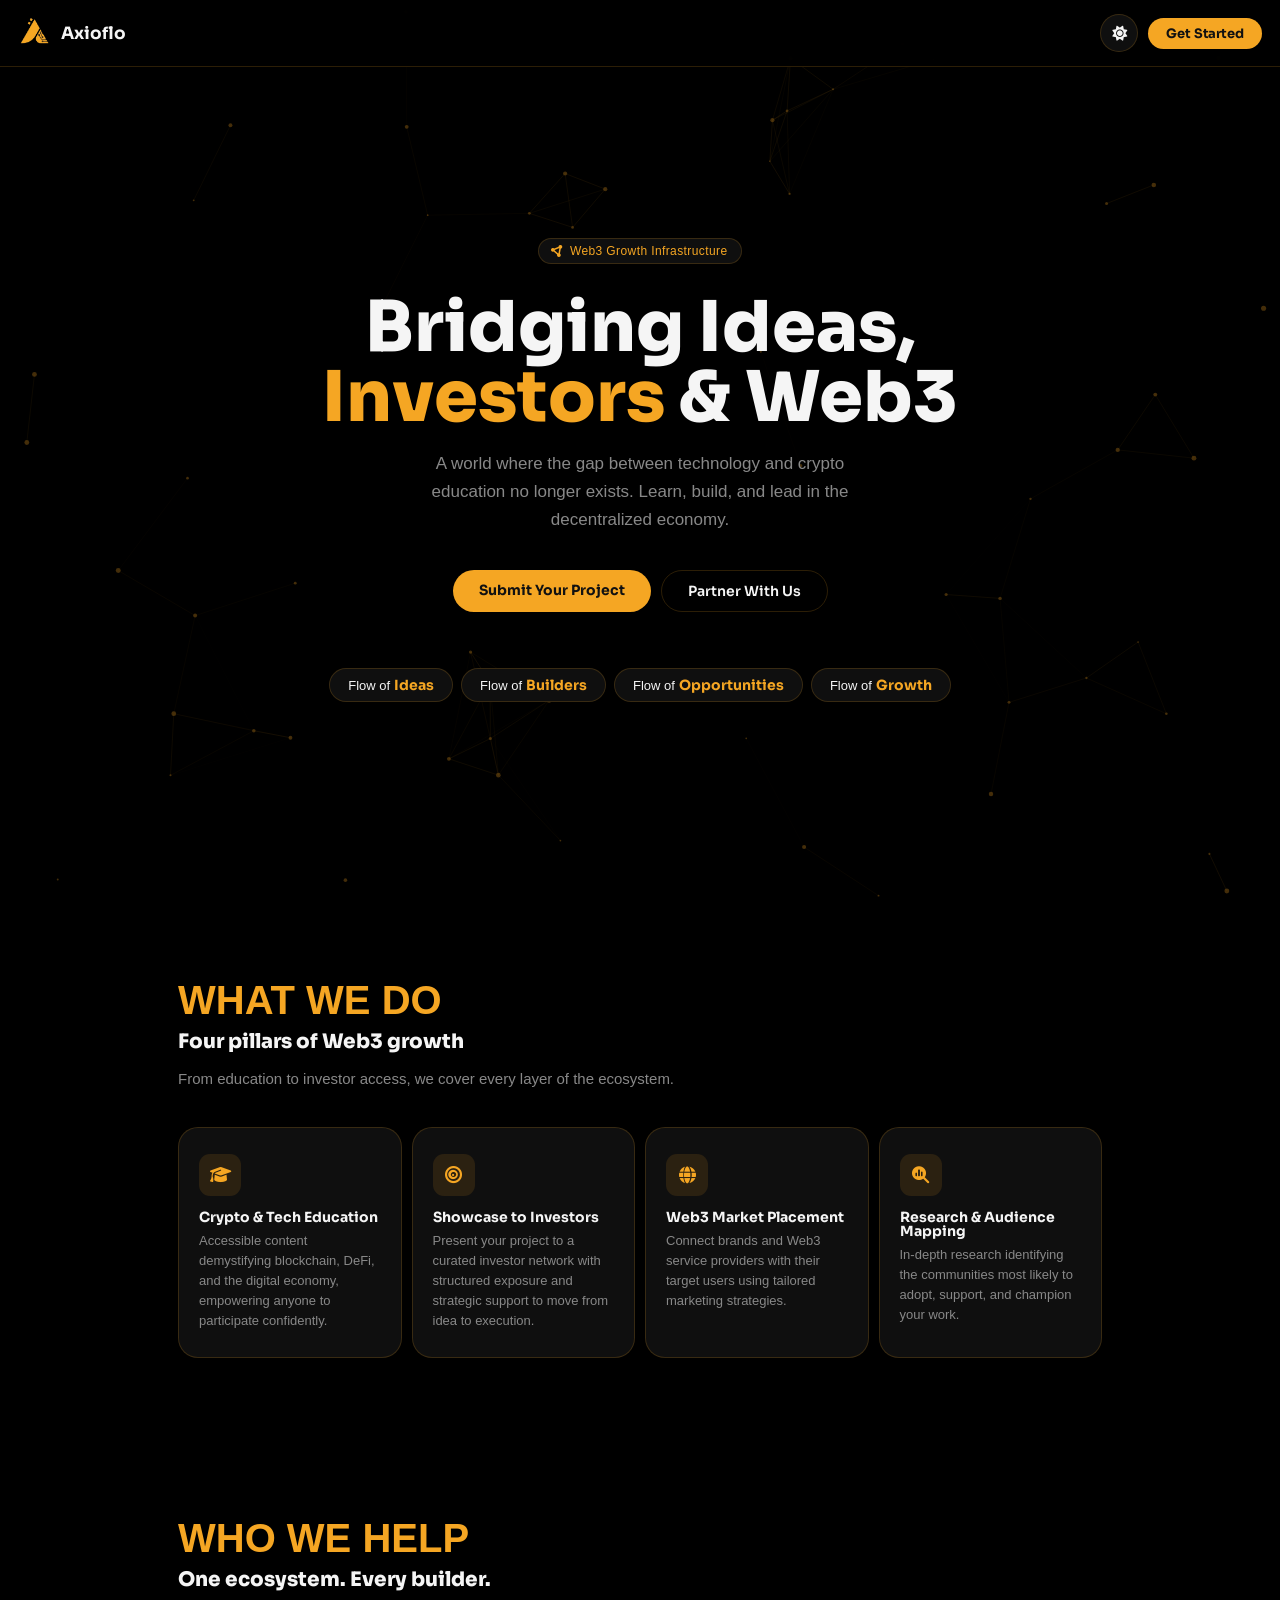
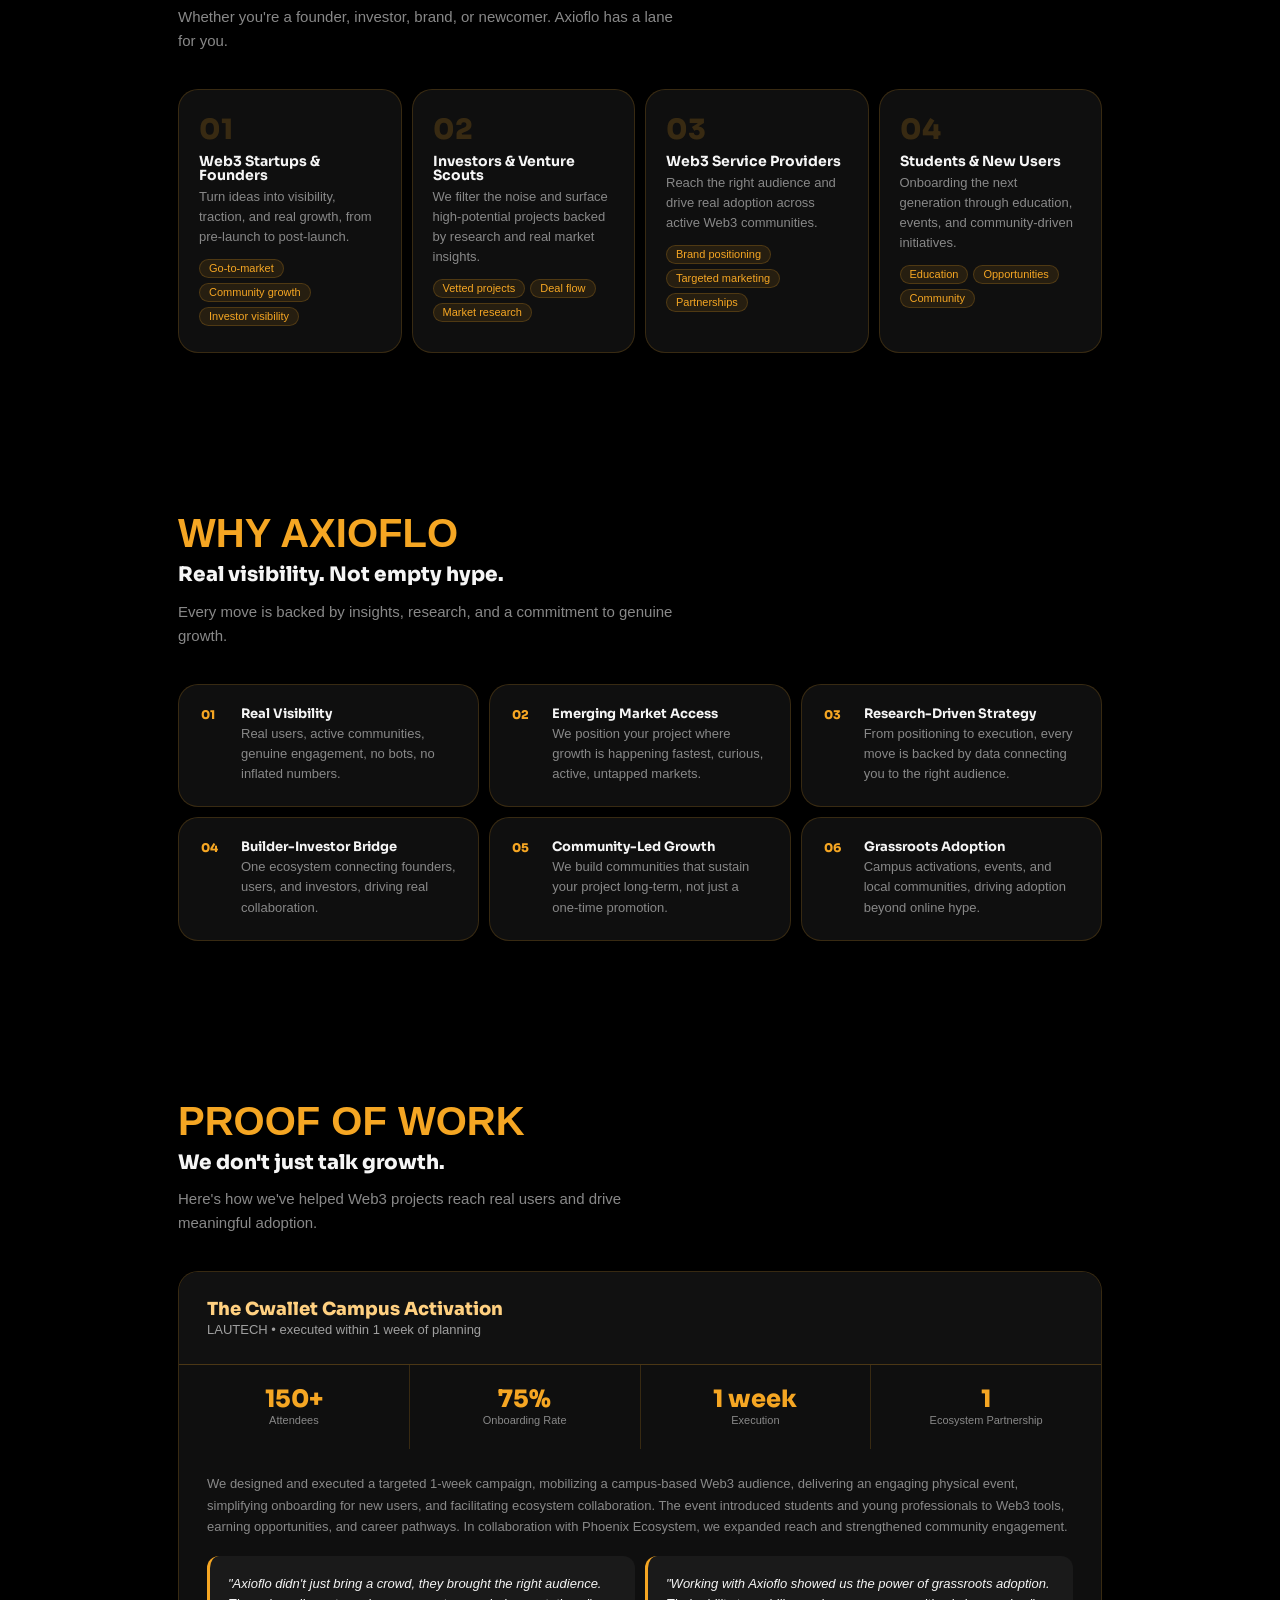
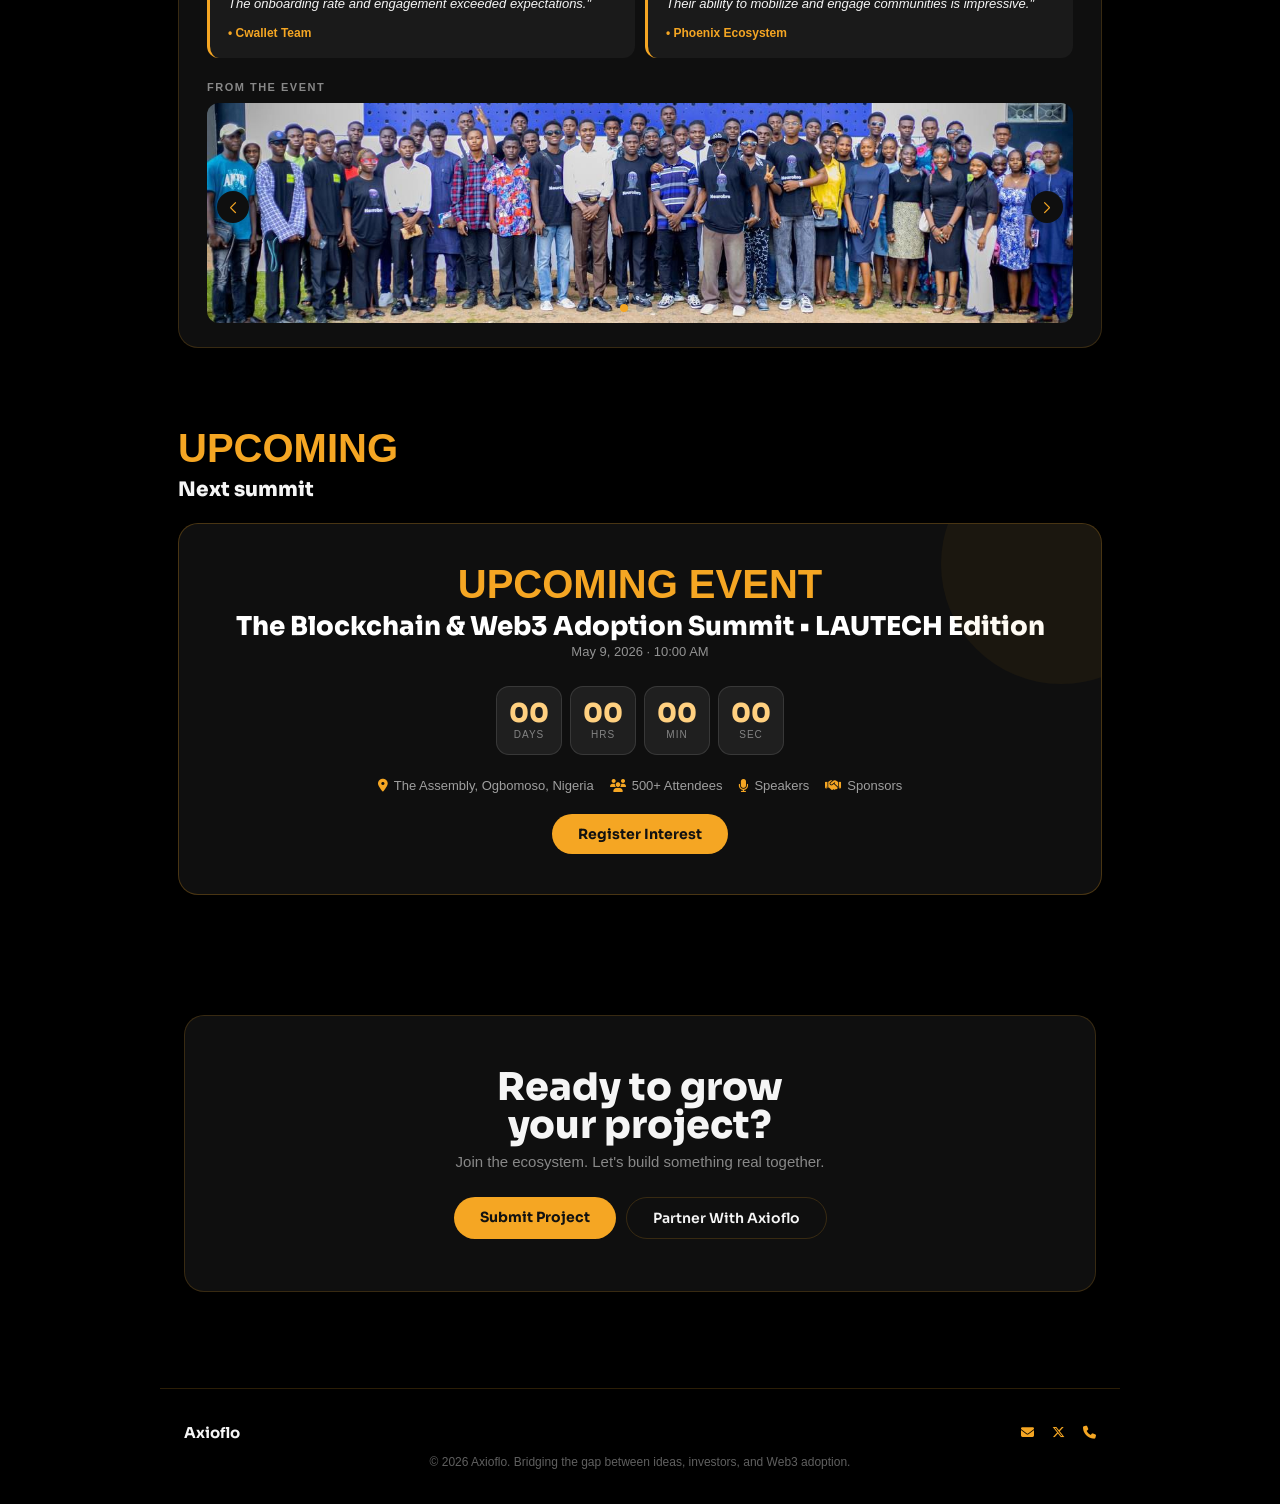
==== commit bfb13067: "Add files via upload" ====
--- a/index.html
+++ b/index.html
@@ -62,7 +62,7 @@
         <!-- THEME COLOR -->
         <meta name="theme-color" content="#0b0f1a" />
         <link rel="manifest" href="./site.webmanifest" />
-        
+
         <title>Axioflo - Bridging Ideas, Investors & Web3</title>
         <link rel="stylesheet" href="./index.css" />
         <link rel="preconnect" href="https://fonts.googleapis.com" />
@@ -119,7 +119,7 @@
                 </p>
                 <div class="hero-act">
                     <a
-                        href="/cdn-cgi/l/email-protection#402f2626292329212c2138292f262c2f00272d21292c6e232f2d"
+                        href="mailto:officialaxioflo@gmail.com"
                         class="btn-primary"
                         >Submit Your Project</a
                     >
@@ -503,12 +503,12 @@
                     </p>
                     <div class="cta-btns">
                         <a
-                            href="/cdn-cgi/l/email-protection#0a656c6c6369636b666b7263656c66654a6d676b636624696567"
+                            href="mailto:officialaxioflo@gmail.com"
                             class="btn-primary"
                             >Submit Project</a
                         >
                         <a
-                            href="/cdn-cgi/l/email-protection#1c737a7a757f757d707d6475737a70735c7b717d7570327f7371"
+                            href="mailto:officialaxioflo@gmail.com"
                             class="btn-ghost"
                             >Partner With Axioflo</a
                         >
@@ -520,13 +520,15 @@
             <footer>
                 <div class="footer-logo">Axioflo</div>
                 <div class="footer-links">
-                    <a
-                        href="/cdn-cgi/l/email-protection#6d020b0b040e040c010c1504020b01022d0a000c0401430e0200"
+                    <a href="mailto:officialaxioflo@gmail.com"
                         ><i class="fa-solid fa-envelope"></i
                     ></a>
                     <a href="https://x.com/axioflo" target="_blank"
                         ><i class="fa-brands fa-x-twitter"></i
                     ></a>
+                    <a href="tel:+2347079891613"
+                        ><i class="fa-solid fa-phone"></i></a
+                    >
                 </div>
                 <div class="footer-copy">
                     © 2026 Axioflo. Bridging the gap between ideas, investors,
@@ -536,10 +538,7 @@
         </div>
         <!-- /page-wrap -->
 
-        <script
-            data-cfasync="false"
-            src="/cdn-cgi/scripts/5c5dd728/cloudflare-static/email-decode.min.js"
-        ></script>
+        <script data-cfasync="false"></script>
         <script src="https://cdn.jsdelivr.net/npm/swiper@11/swiper-bundle.min.js"></script>
         <script>
             // THEME TOGGLE
--- a/index.css
+++ b/index.css
@@ -13,13 +13,14 @@
     --rs: 12px;
 }
 [data-theme="dark"] {
-    --bg: #060d1f;
-    --surface: #0d1b4b;
-    --surface2: #111d50;
-    --text: #f0eee8;
-    --muted: #8899cc;
-    --border: rgba(245, 166, 35, 0.14);
-    --shadow: 0 4px 30px rgba(0, 0, 0, 0.4);
+    --bg: #000000;
+    --surface: #0f0f0f;
+    --surface2: #1a1a1a;
+    --navy: #111111;
+    --text: #f5f5f5;
+    --muted: #888888;
+    --border: rgba(245, 166, 35, 0.18);
+    --shadow: 0 4px 30px rgba(0, 0, 0, 0.7);
 }
 *,
 *::before,
@@ -77,7 +78,7 @@
         border-color 0.35s;
 }
 [data-theme="dark"] nav {
-    background: rgba(6, 13, 31, 0.88);
+    background: rgba(0, 0, 0, 0.92);
 }
 .nav-logo {
     display: flex;
@@ -465,7 +466,8 @@
     color: #fff;
 }
 [data-theme="dark"] .proof-head {
-    background: linear-gradient(135deg, #0d1b4b, #1a2e6e);
+    background: #111111;
+    border-bottom: 1px solid rgba(245, 166, 35, 0.25);
 }
 .proof-head h3 {
     font-family: "sora", sans-serif;
@@ -600,8 +602,8 @@
     overflow: hidden;
 }
 [data-theme="dark"] .event-card {
-    background: linear-gradient(135deg, #0d1b4b, #172760);
-    border: 1px solid rgba(245, 166, 35, 0.2);
+    background: #0f0f0f;
+    border: 1px solid rgba(245, 166, 35, 0.25);
 }
 .event-card::before {
     content: "";
@@ -793,4 +795,5 @@
 ::-webkit-scrollbar-thumb {
     background: var(--gold);
     border-radius: 3px;
-}
+        }
+    
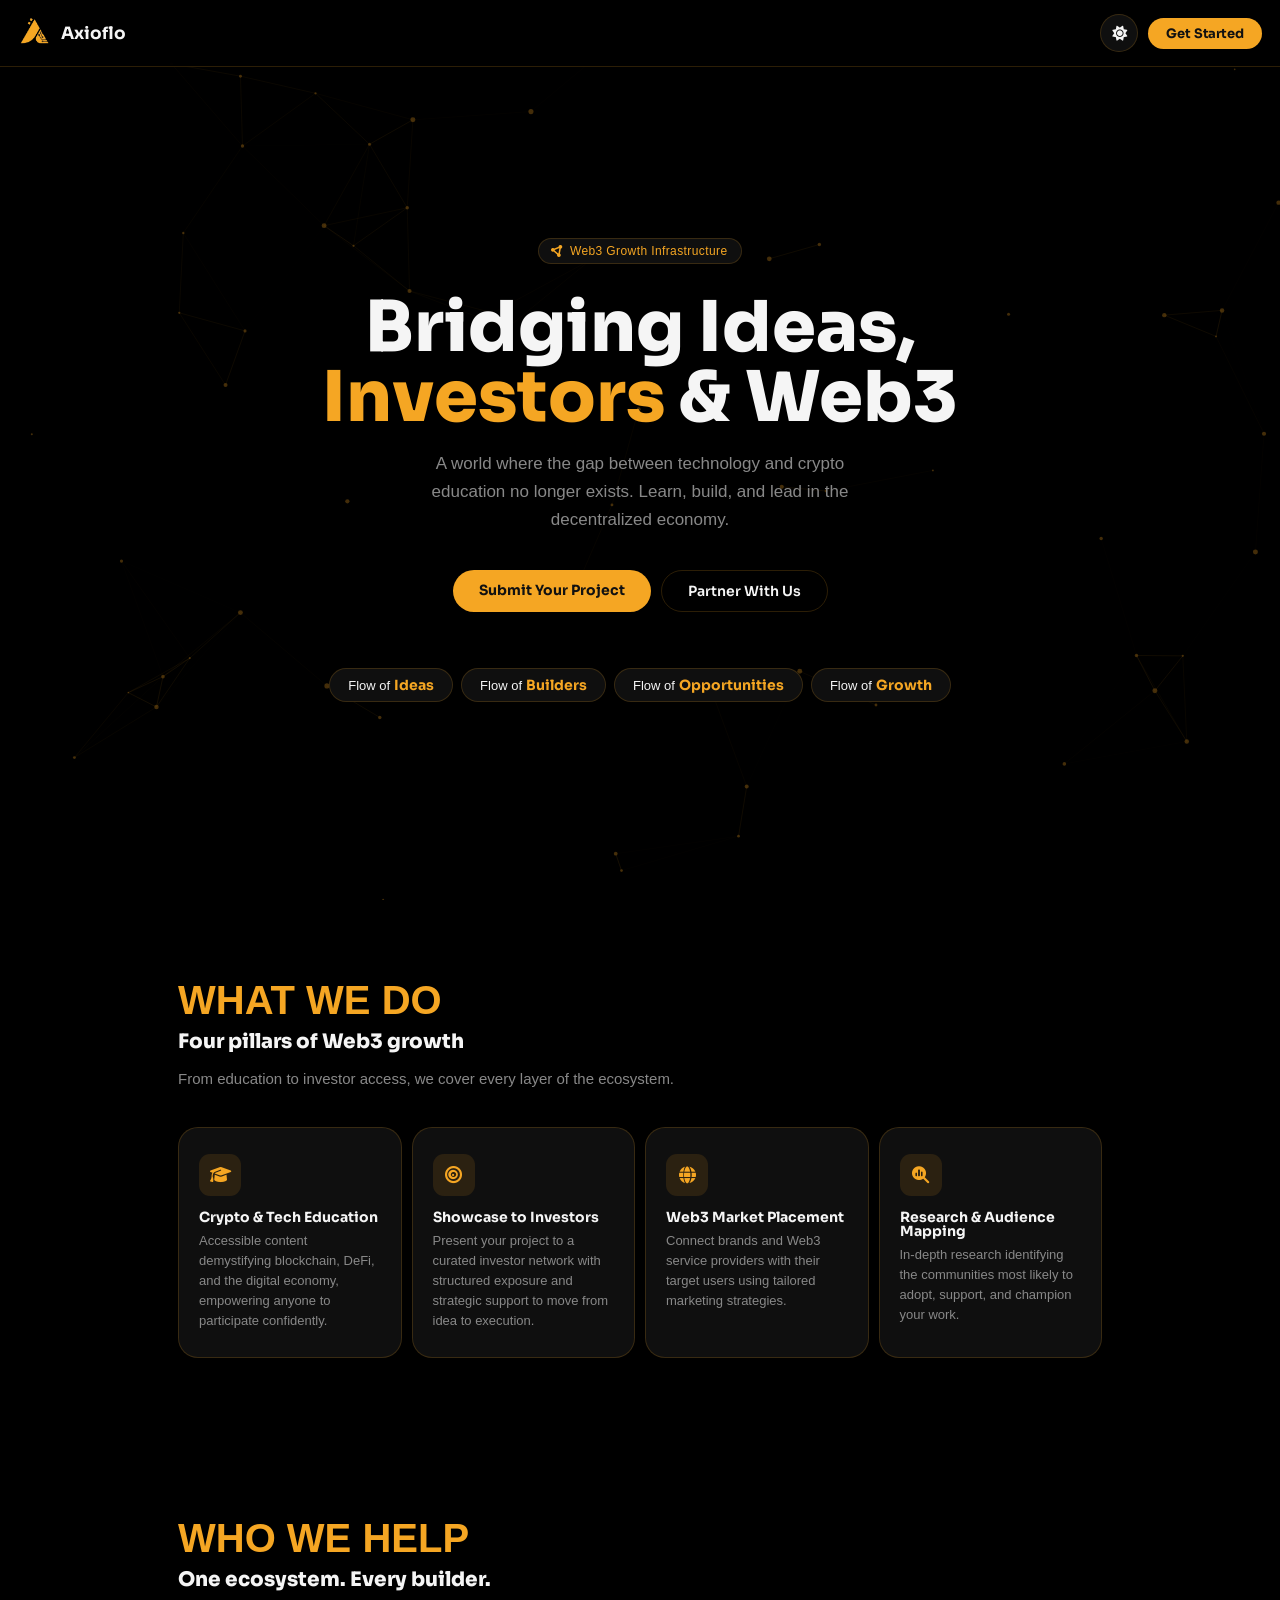
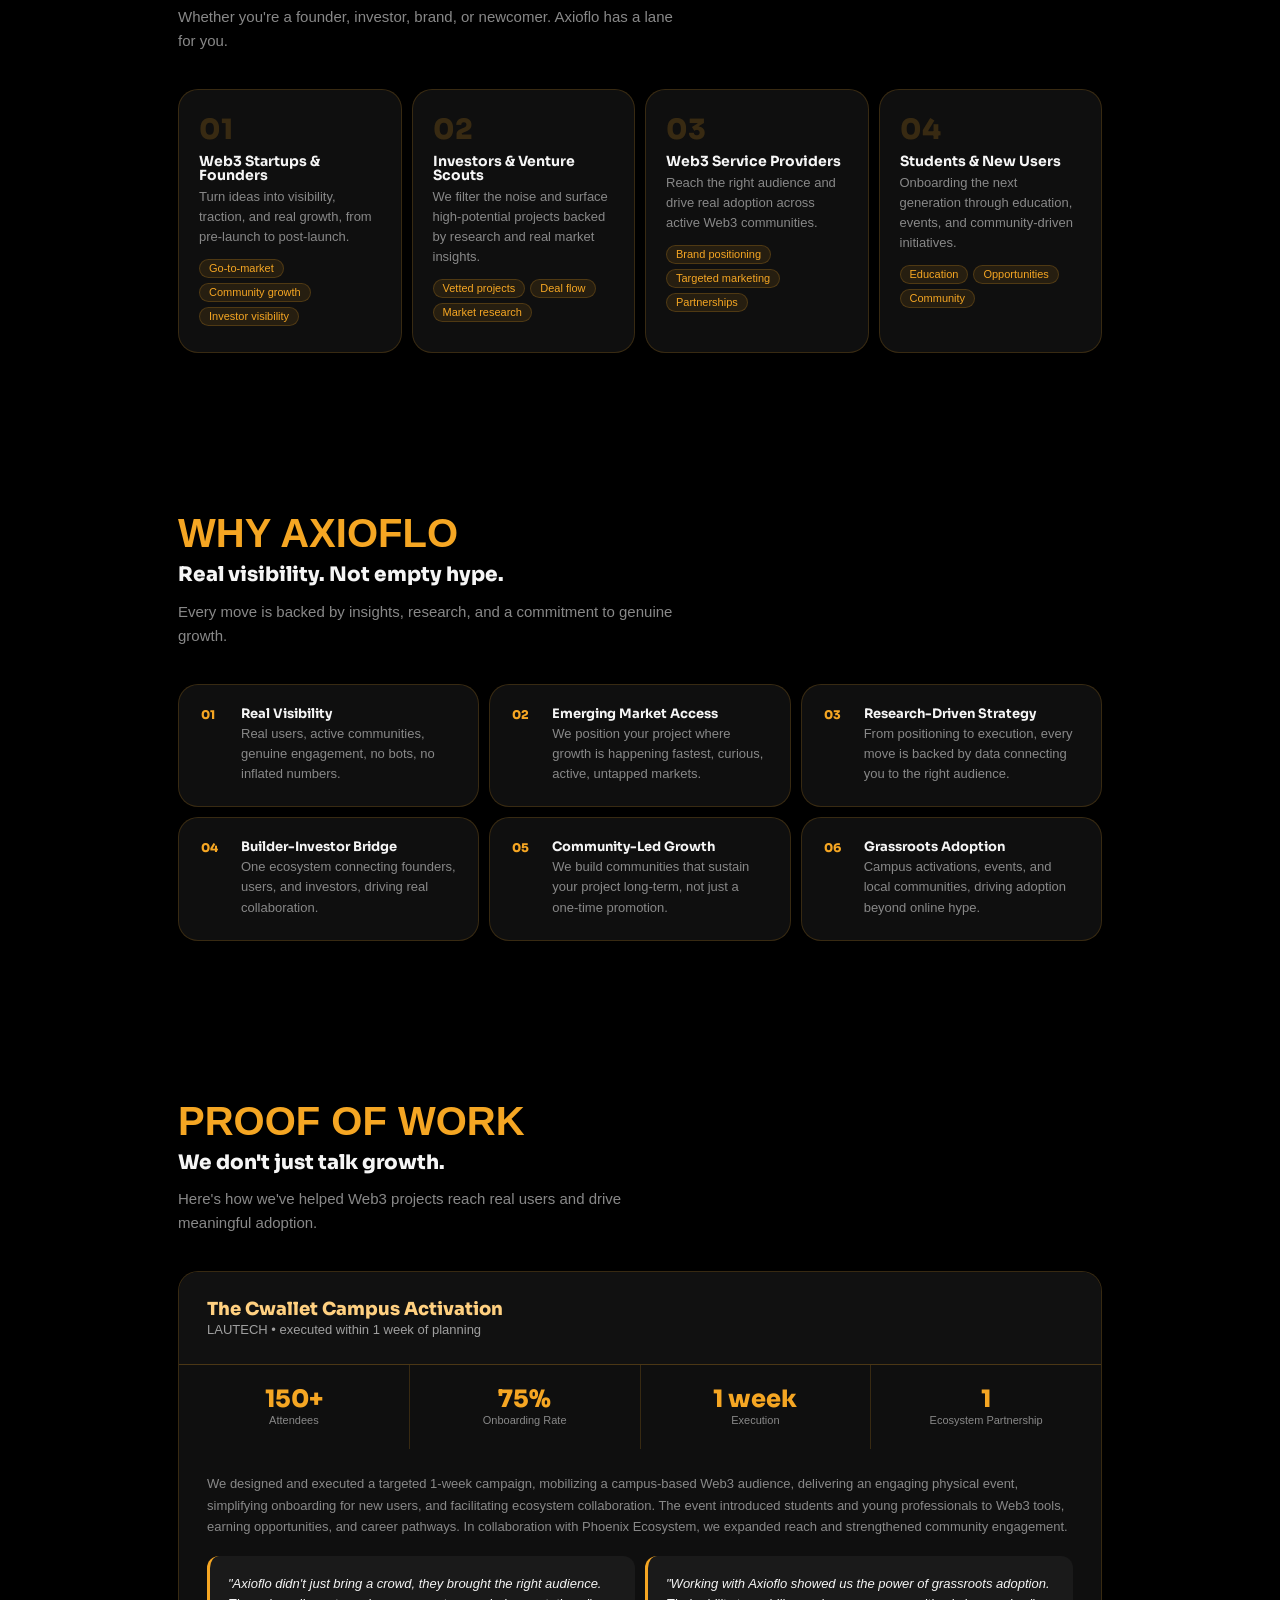
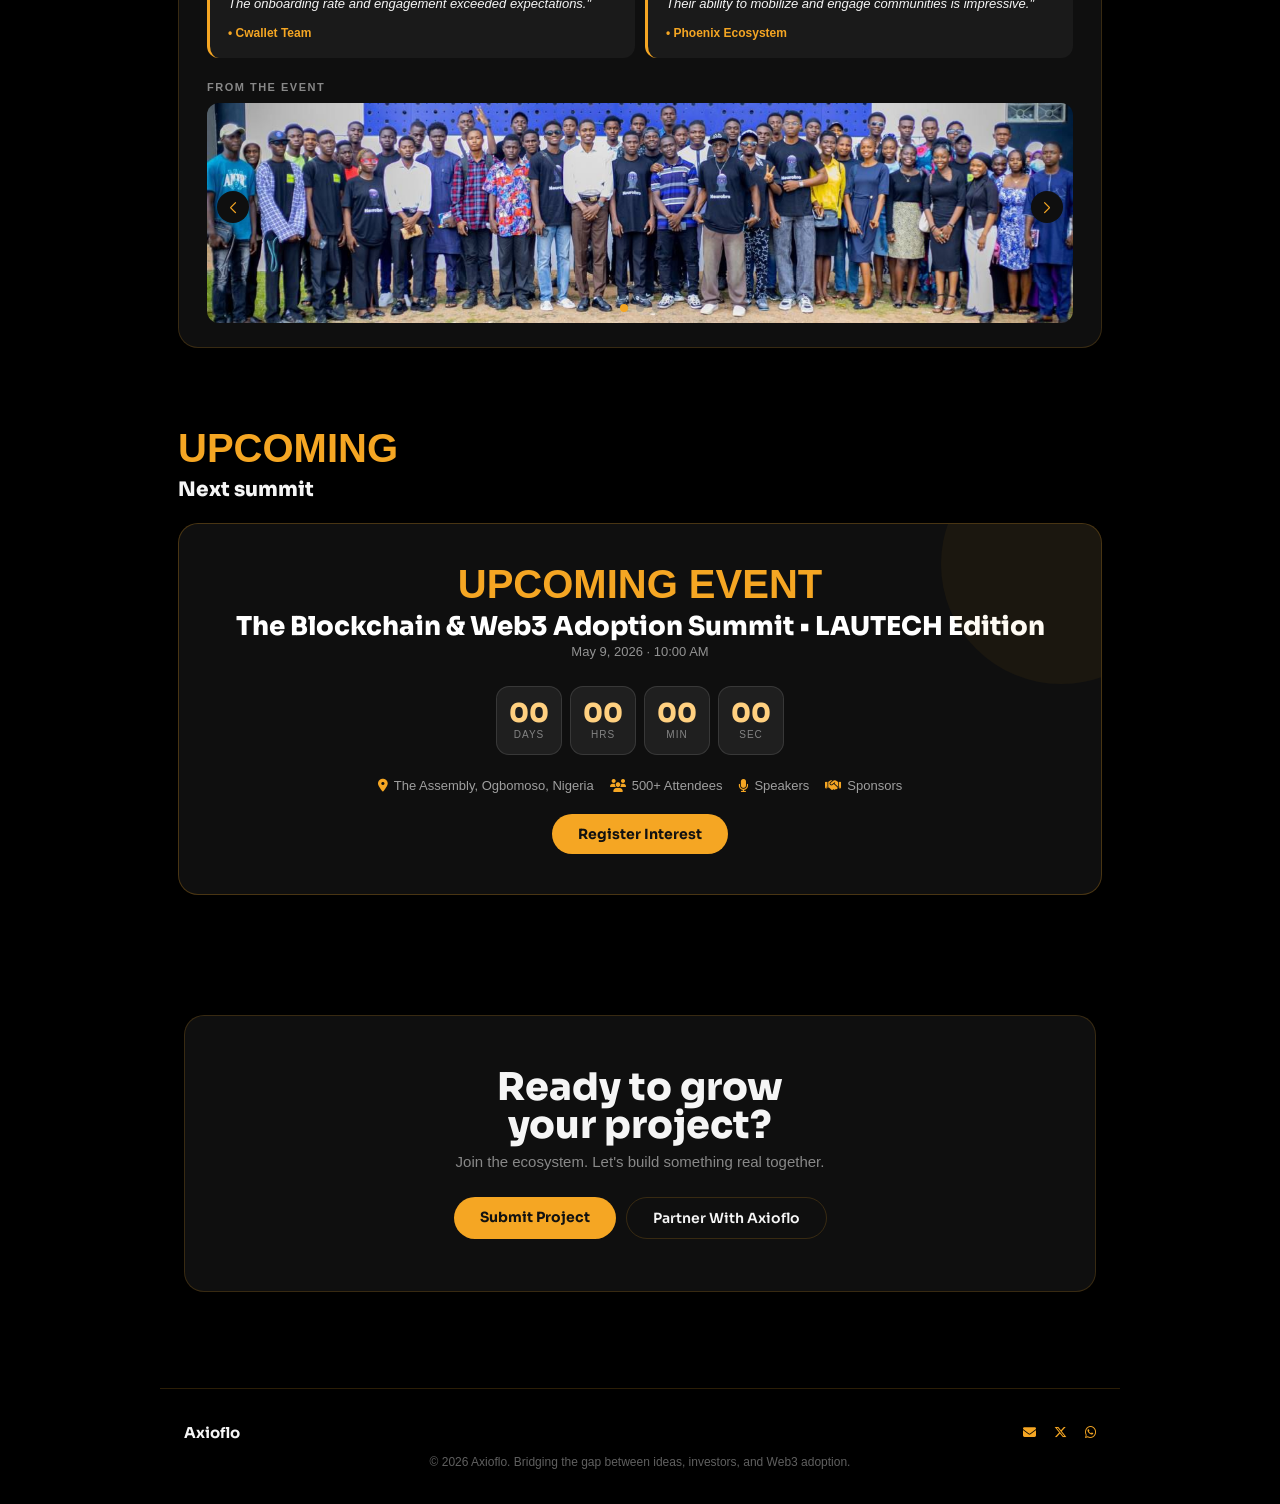
==== commit 33db6045: "Update index.html" ====
--- a/index.html
+++ b/index.html
@@ -526,9 +526,9 @@
                     <a href="https://x.com/axioflo" target="_blank"
                         ><i class="fa-brands fa-x-twitter"></i
                     ></a>
-                    <a href="tel:+2347079891613"
-                        ><i class="fa-solid fa-phone"></i></a
-                    >
+                    <a href="https://wa.me/2347079891613" target="_blank"
+                        ><i class="fa-brands fa-whatsapp"></i
+                    ></a>
                 </div>
                 <div class="footer-copy">
                     © 2026 Axioflo. Bridging the gap between ideas, investors,
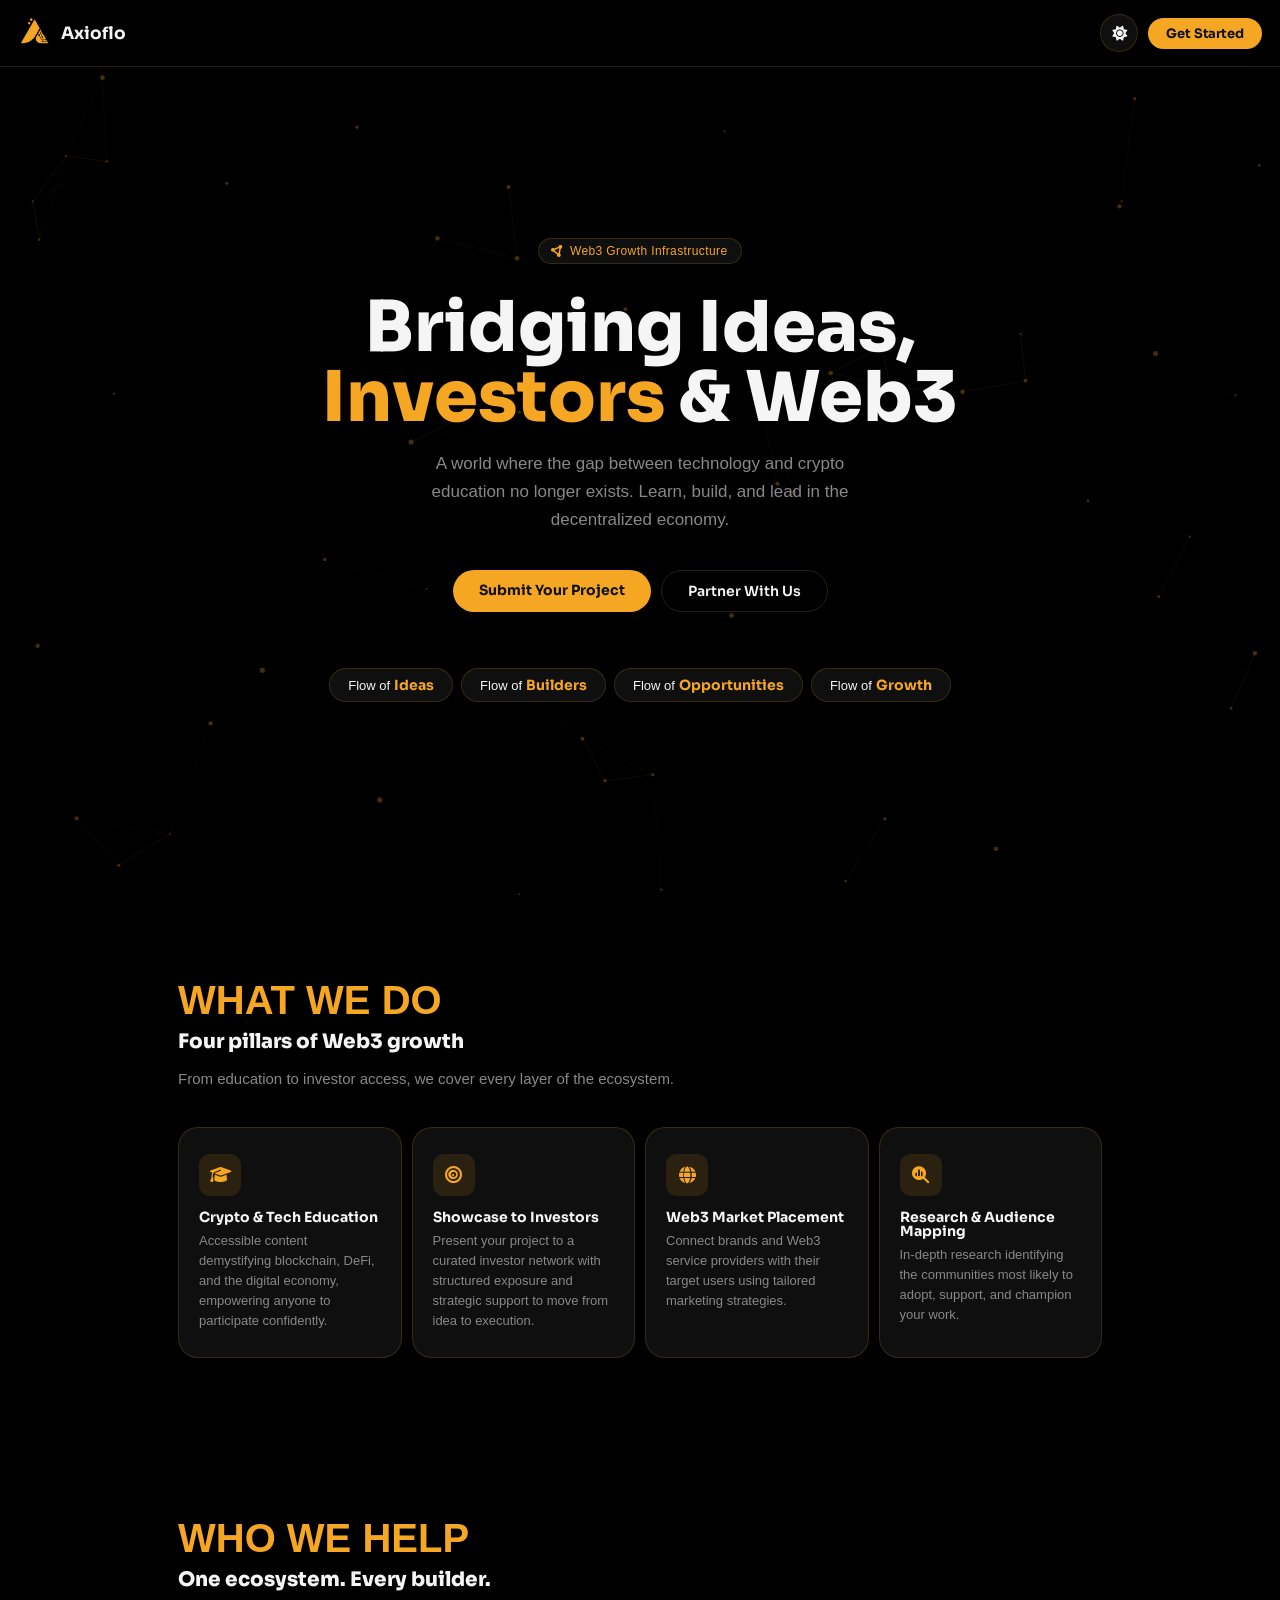
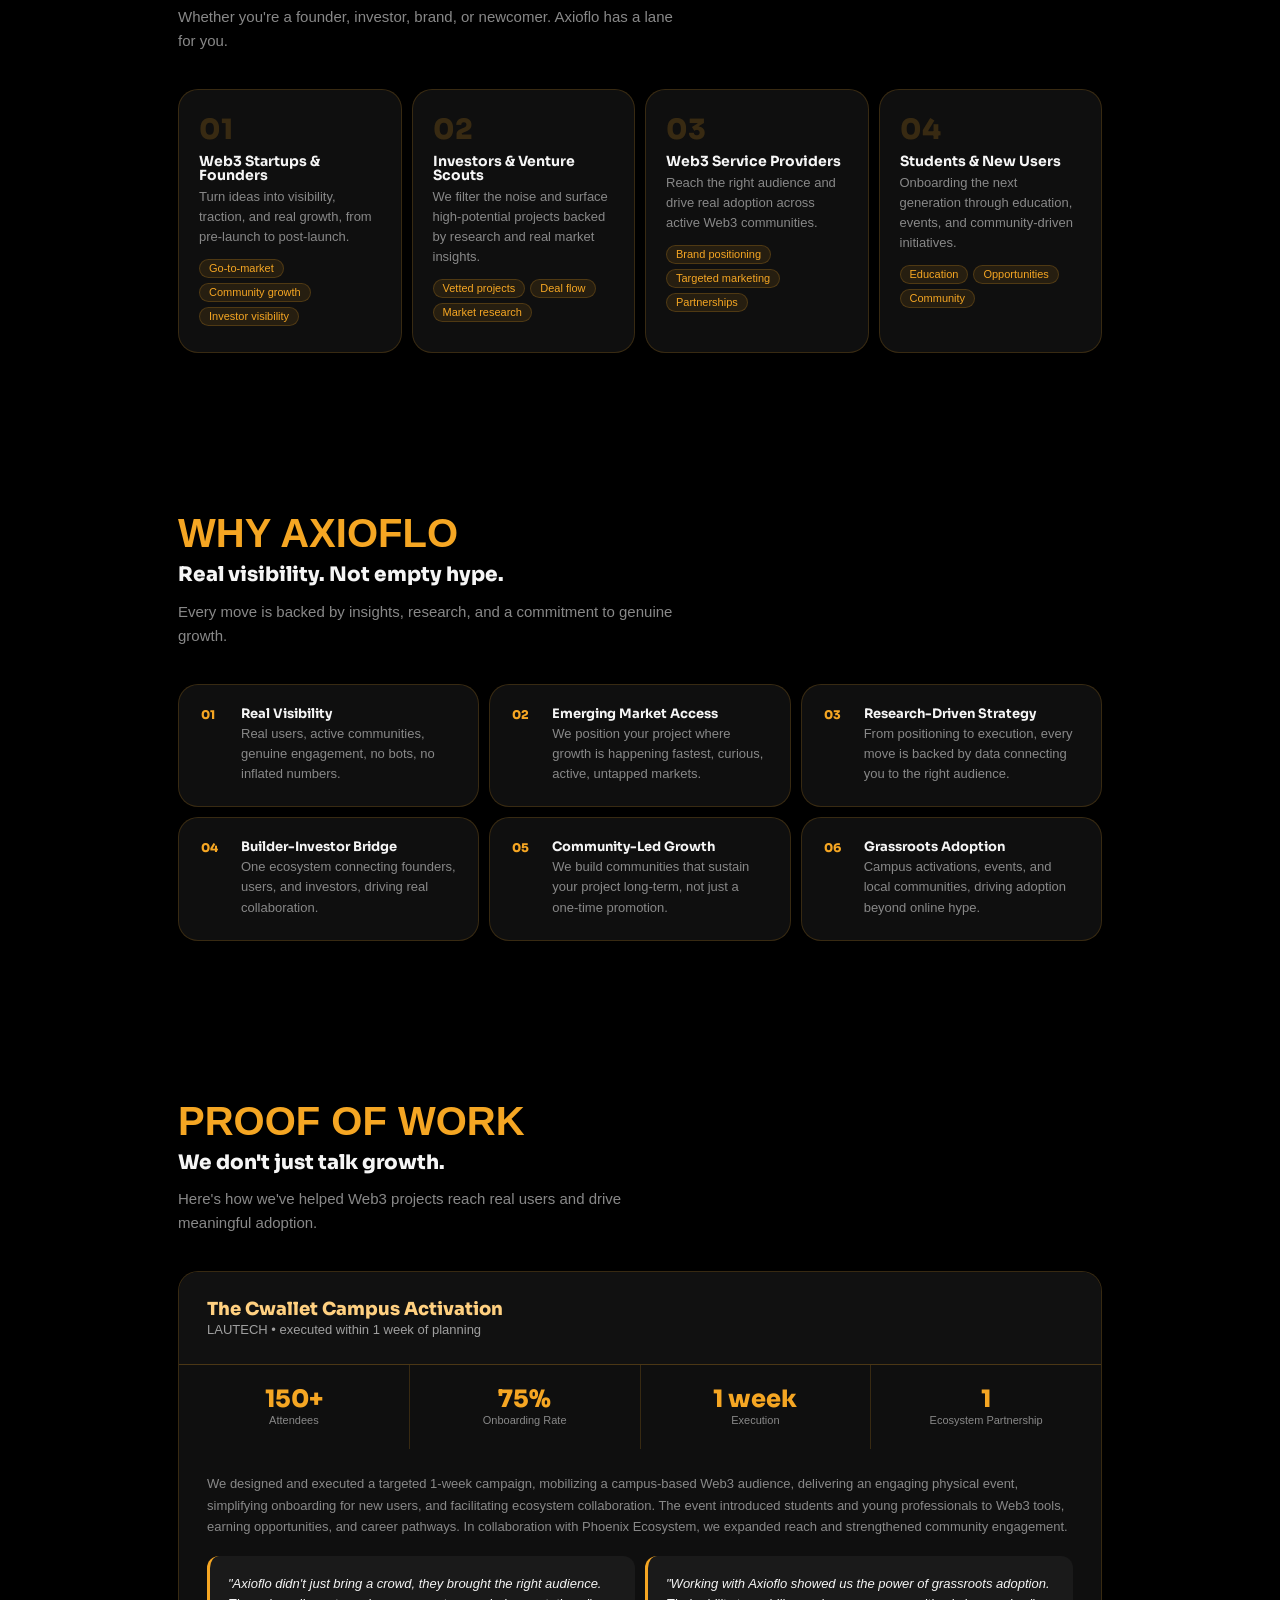
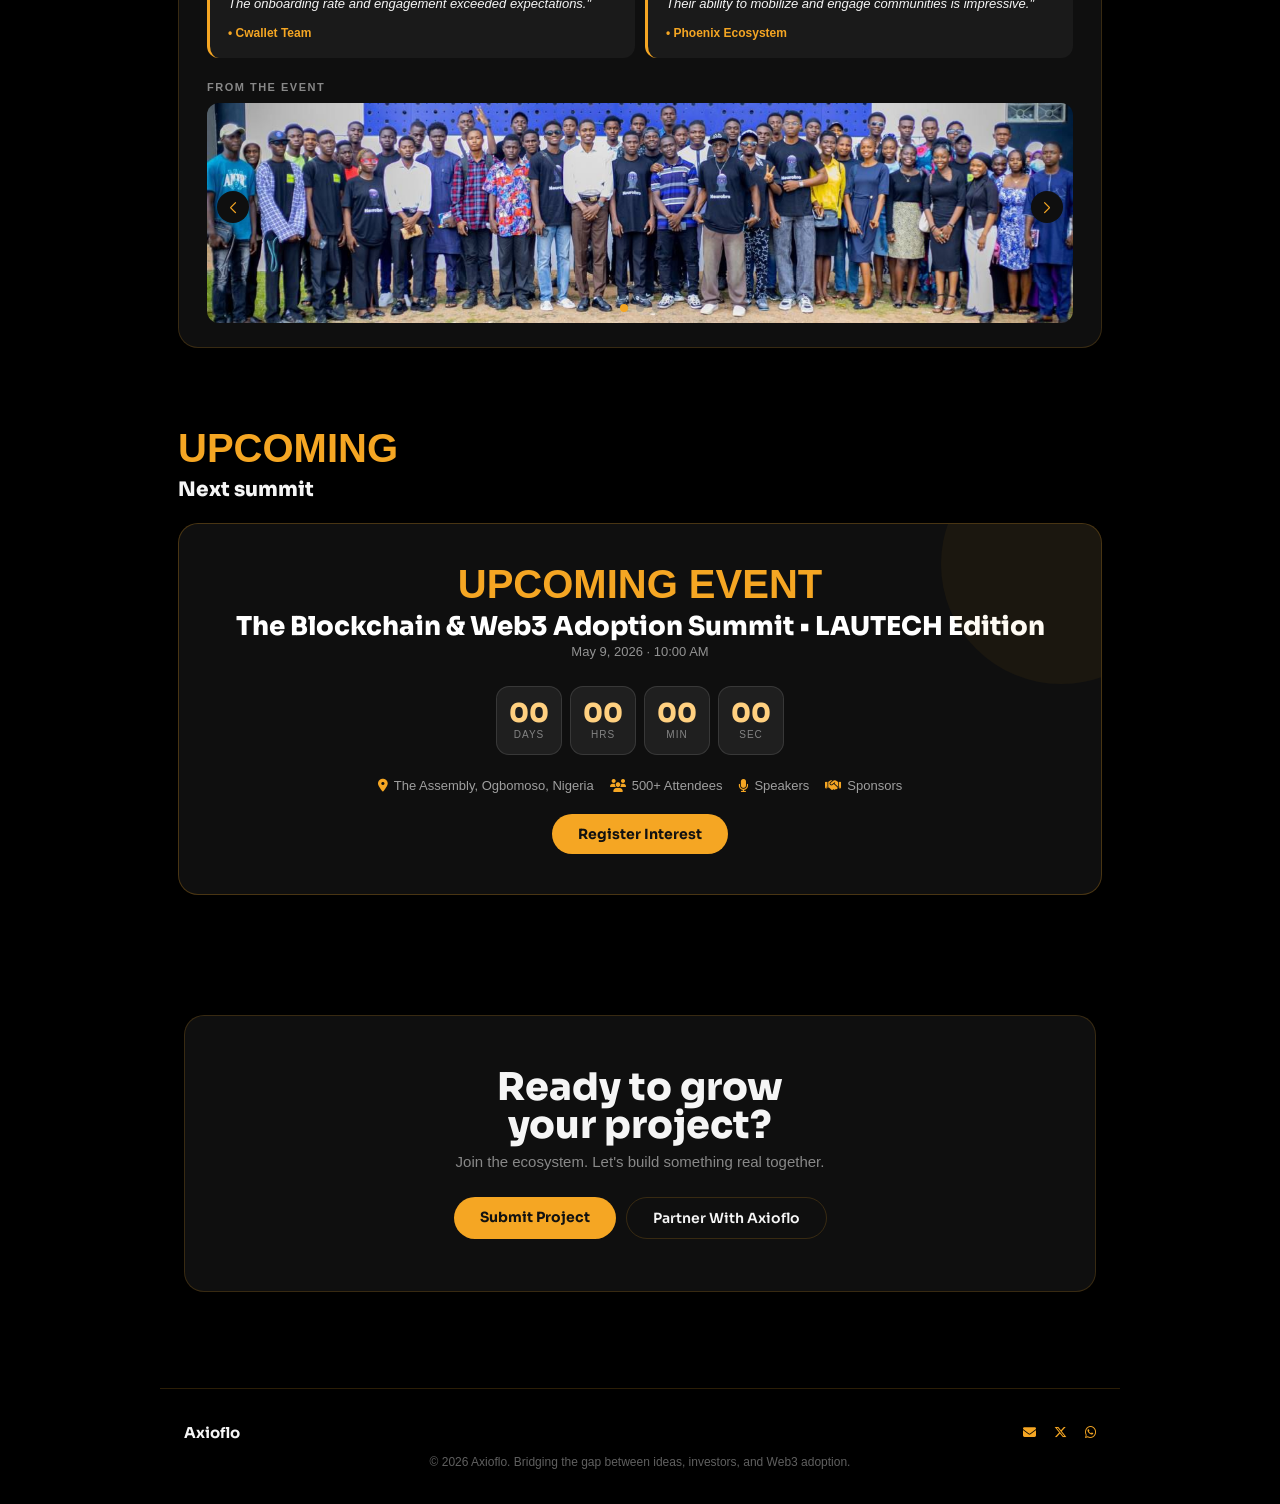
==== commit d94e3489: "Add files via upload" ====
--- a/index.html
+++ b/index.html
@@ -119,7 +119,7 @@
                 </p>
                 <div class="hero-act">
                     <a
-                        href="mailto:officialaxioflo@gmail.com"
+                        href="mailto:admin@axioflo.com"
                         class="btn-primary"
                         >Submit Your Project</a
                     >
@@ -503,12 +503,12 @@
                     </p>
                     <div class="cta-btns">
                         <a
-                            href="mailto:officialaxioflo@gmail.com"
+                            href="mailto:admin@axioflo.com"
                             class="btn-primary"
                             >Submit Project</a
                         >
                         <a
-                            href="mailto:officialaxioflo@gmail.com"
+                            href="mailto:admin.axioflo.com"
                             class="btn-ghost"
                             >Partner With Axioflo</a
                         >
@@ -520,7 +520,7 @@
             <footer>
                 <div class="footer-logo">Axioflo</div>
                 <div class="footer-links">
-                    <a href="mailto:officialaxioflo@gmail.com"
+                    <a href="mailto:support@axioflo.com"
                         ><i class="fa-solid fa-envelope"></i
                     ></a>
                     <a href="https://x.com/axioflo" target="_blank"
